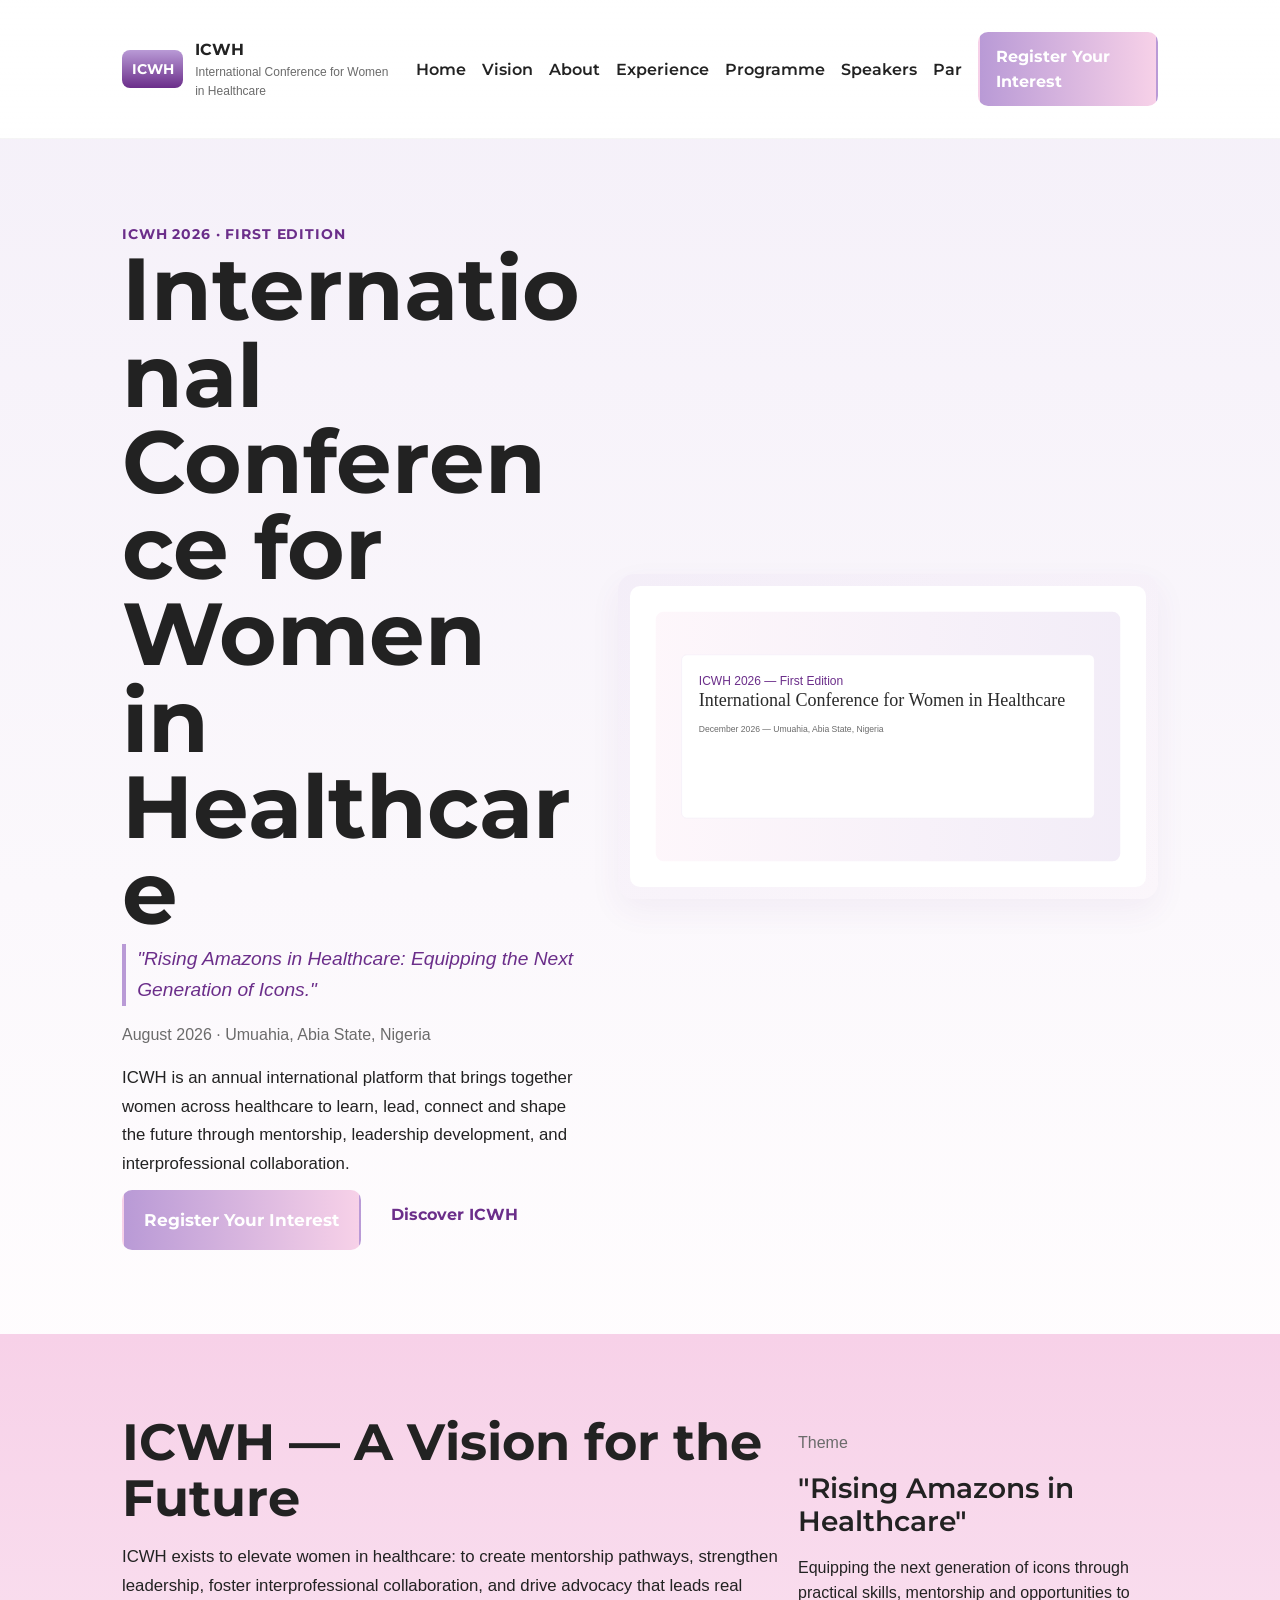
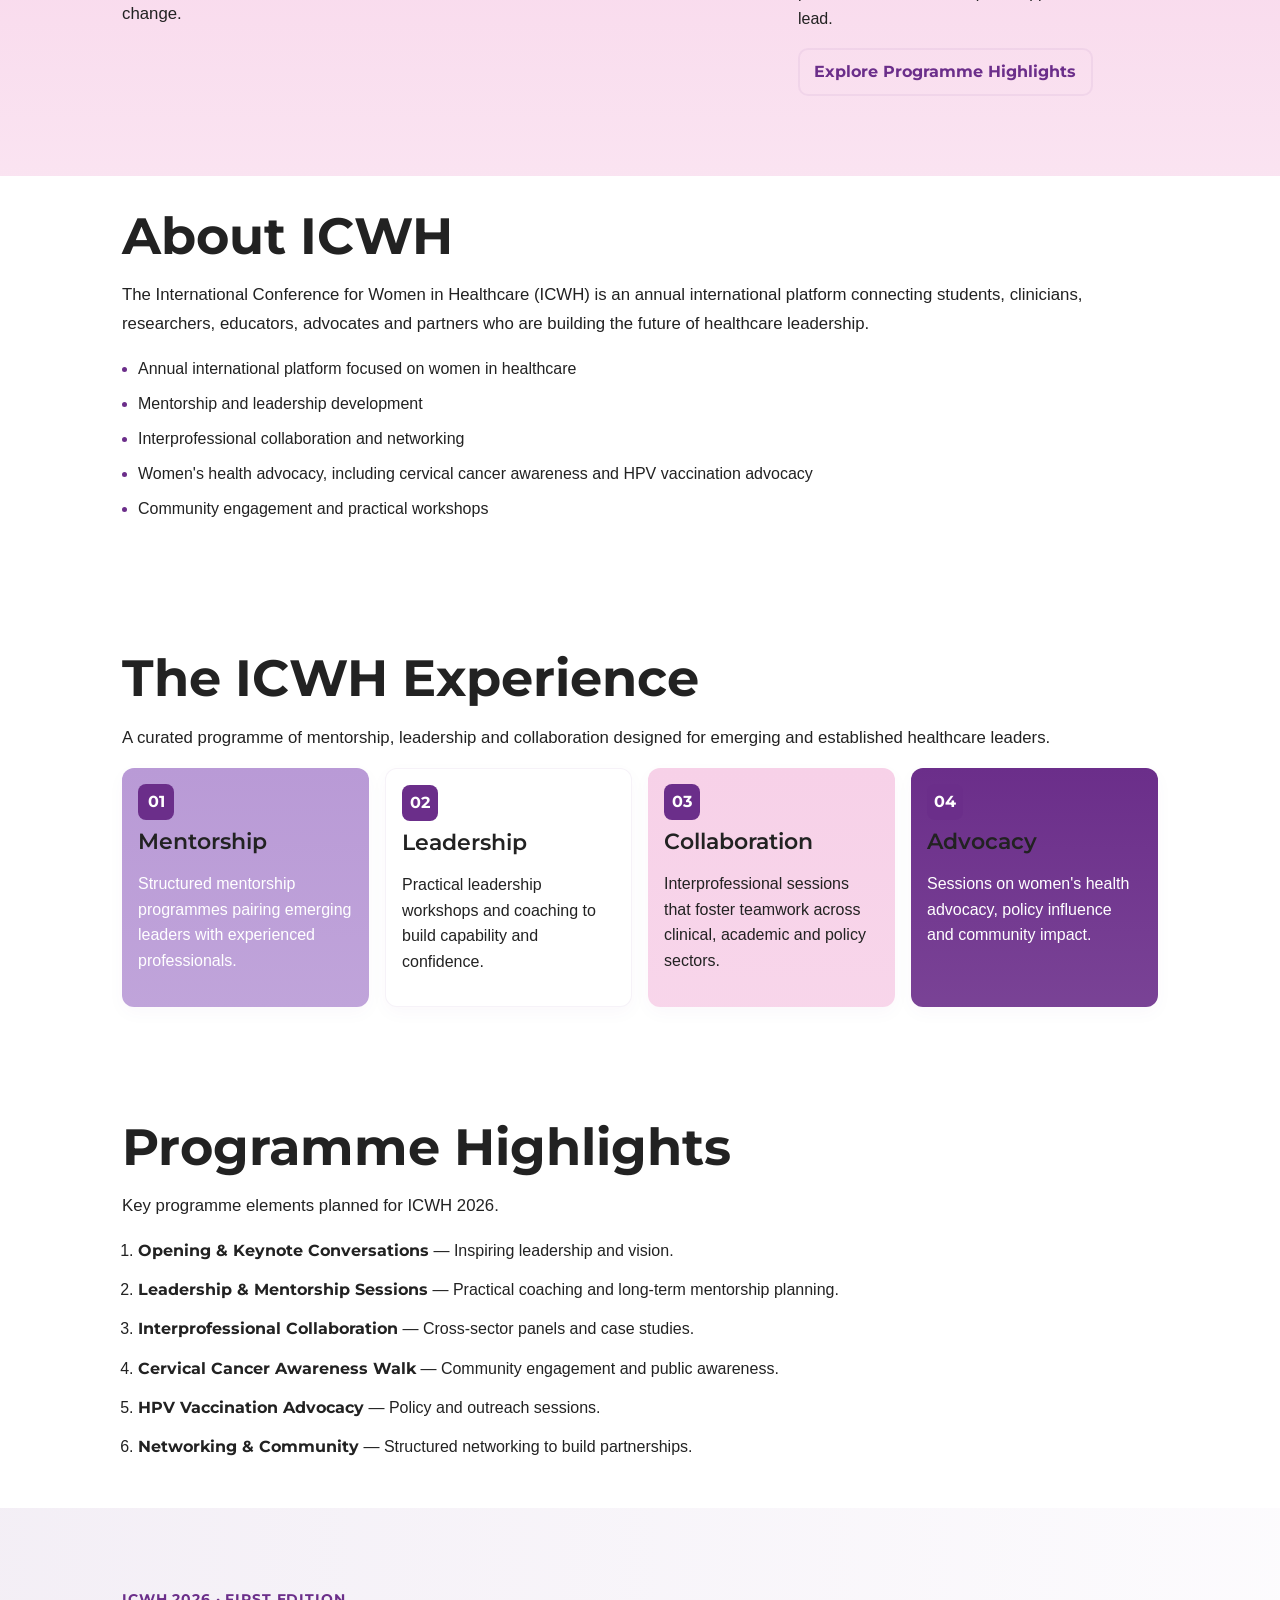
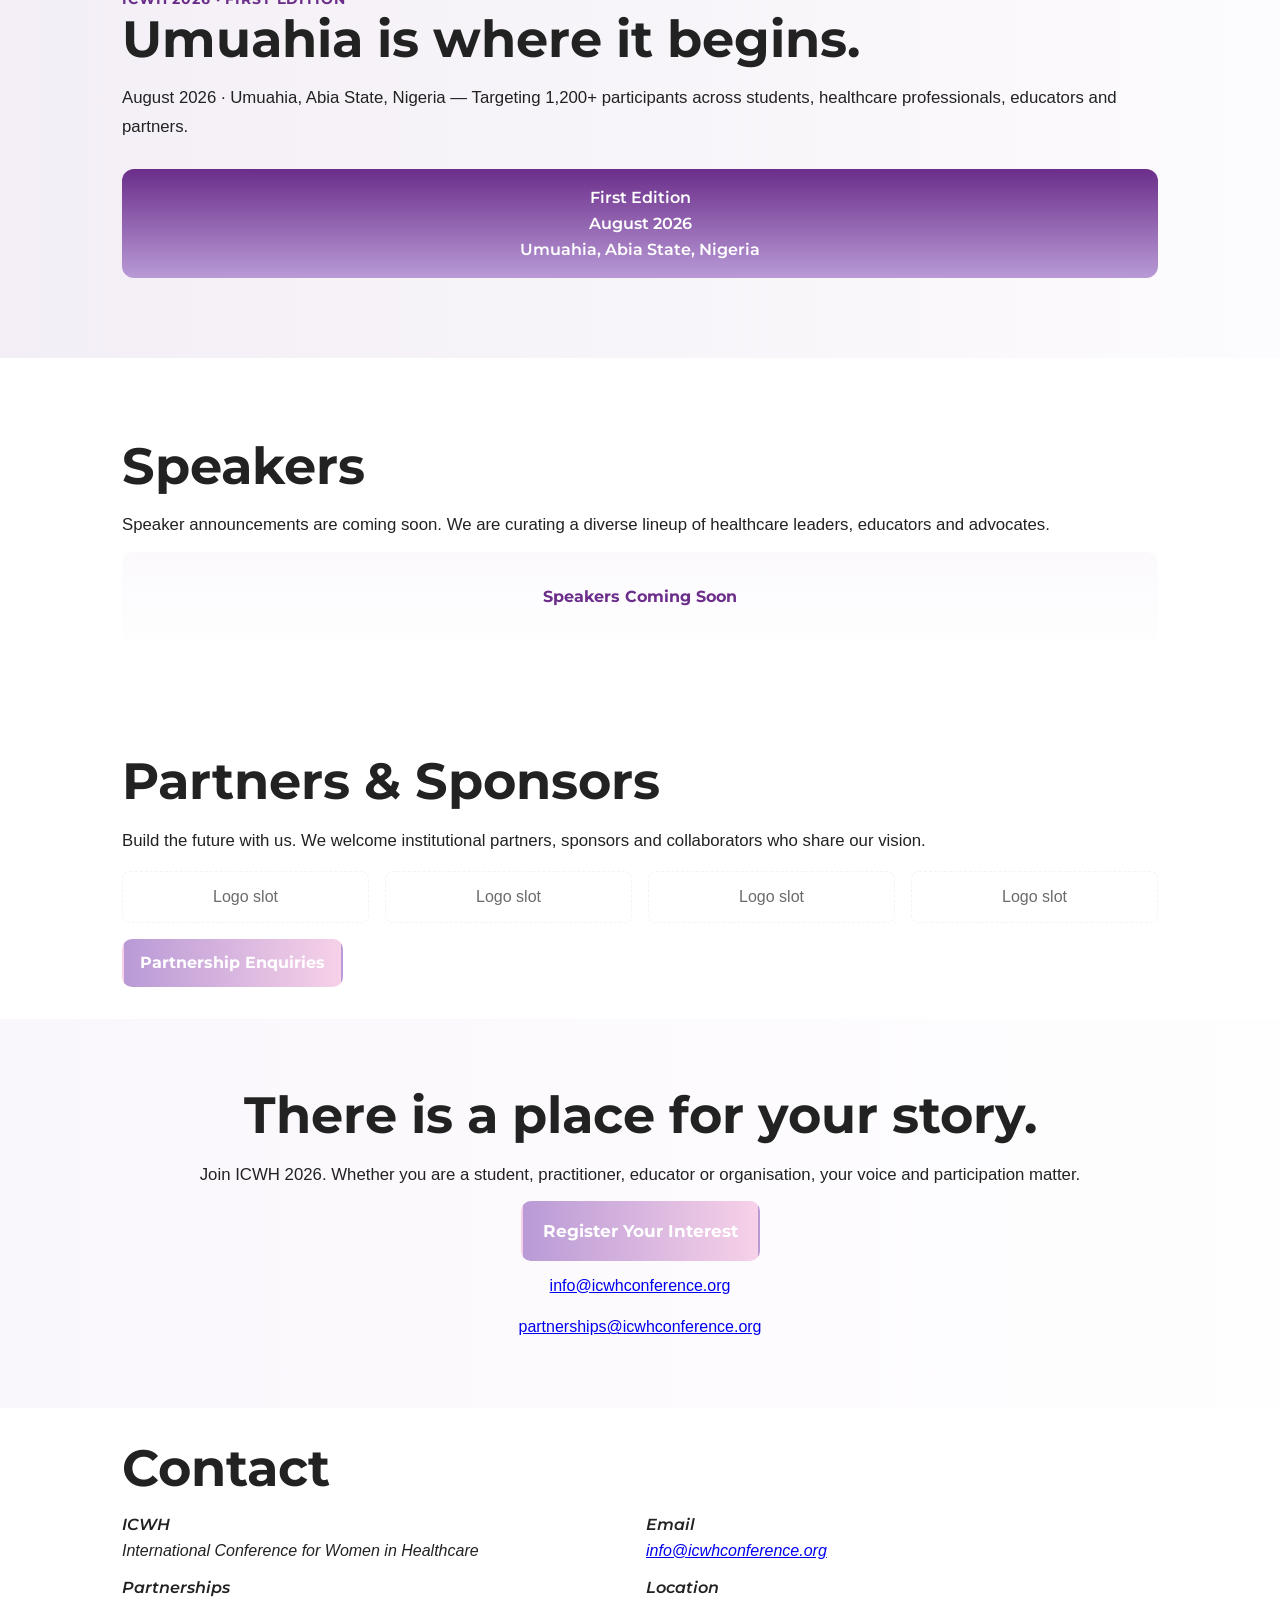
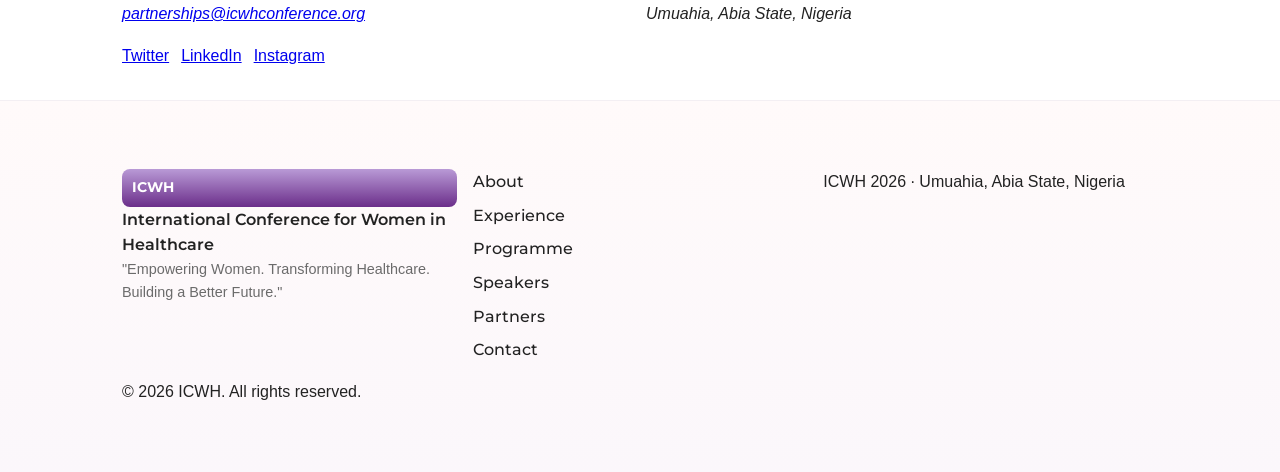
==== index.html @ 5bff5e3b "Change conference date in meta description Updated conference date in the meta description." ====
<!doctype html>
<html lang="en">
<head>
  <meta charset="utf-8" />
  <title>ICWH — International Conference for Women in Healthcare</title>
  <meta name="description" content="International Conference for Women in Healthcare — ICWH 2026: Rising Amazons in Healthcare. 3 - 5 December  2026 · Umuahia, Abia State, Nigeria. Registration and programme details." />
  <meta name="viewport" content="width=device-width,initial-scale=1" />
  <meta name="theme-color" content="#B99AD6" />

  <!-- Open Graph -->
  <meta property="og:title" content="ICWH — International Conference for Women in Healthcare" />
  <meta property="og:description" content="ICWH — Rising Amazons in Healthcare: Equipping the Next Generation of Icons. ICWH 2026 — First Edition, August 2026, Umuahia, Nigeria." />
  <meta property="og:url" content="https://icwhconference.org/" />
  <meta property="og:type" content="website" />
  <meta property="og:image" content="/assets/images/og-placeholder.svg" />

  <link rel="icon" href="/assets/icons/favicon.svg" />
  <link href="https://fonts.googleapis.com/css2?family=Montserrat:wght@400;500;600;700;800&display=swap" rel="stylesheet">
  <link rel="stylesheet" href="/style.css">
</head>
<body>
  <header class="site-header">
    <nav class="nav container" aria-label="Main navigation">
      <a class="brand" href="/" aria-label="ICWH home">
        <div class="logo-mark" aria-hidden="true">ICWH</div>
        <div class="brand-text">
          <span class="brand-title">ICWH</span>
          <span class="brand-sub">International Conference for Women in Healthcare</span>
        </div>
      </a>

      <button class="nav-toggle" aria-controls="primary-navigation" aria-expanded="false" aria-label="Open menu">
        <span class="hamburger" aria-hidden="true"></span>
      </button>

      <ul id="primary-navigation" class="nav-links" role="menubar">
        <li><a href="/#home" role="menuitem">Home</a></li>
        <li><a href="/#vision" role="menuitem">Vision</a></li>
        <li><a href="/#about" role="menuitem">About</a></li>
        <li><a href="/#experience" role="menuitem">Experience</a></li>
        <li><a href="/#programme" role="menuitem">Programme</a></li>
        <li><a href="/#speakers" role="menuitem">Speakers</a></li>
        <li><a href="/#partners" role="menuitem">Partners</a></li>
        <li><a href="/#contact" role="menuitem">Contact</a></li>
      </ul>

      <div class="nav-actions">
        <a class="btn primary" href="mailto:info@icwhconference.org">Register Your Interest</a>
      </div>
    </nav>
  </header>

  <main>
    <!-- HERO -->
    <section id="home" class="hero" aria-labelledby="hero-heading">
      <div class="container hero-grid">
        <div class="hero-text">
          <p class="eyebrow">ICWH 2026 · FIRST EDITION</p>
          <h1 id="hero-heading">International Conference for Women in Healthcare</h1>

          <p class="theme-quote">"Rising Amazons in Healthcare: Equipping the Next Generation of Icons."</p>

          <div class="hero-meta" aria-hidden="false">
            <span class="date">August 2026</span>
            <span class="sep">·</span>
            <span class="location">Umuahia, Abia State, Nigeria</span>
          </div>

          <p class="lead">ICWH is an annual international platform that brings together women across healthcare to learn, lead, connect and shape the future through mentorship, leadership development, and interprofessional collaboration.</p>

          <div class="hero-ctas">
            <a class="btn primary large" href="mailto:info@icwhconference.org">Register Your Interest</a>
            <a class="btn secondary" href="#about">Discover ICWH</a>
          </div>
        </div>

        <div class="hero-visual" aria-hidden="true">
          <div class="visual-card">
            <svg class="hero-deco" width="640" height="420" viewBox="0 0 640 420" fill="none" xmlns="http://www.w3.org/2000/svg" aria-hidden="true">
              <defs>
                <linearGradient id="g1" x1="0" x2="1">
                  <stop offset="0" stop-color="#F7D1E8"/>
                  <stop offset="1" stop-color="#B99AD6"/>
                </linearGradient>
              </defs>
              <rect x="0" y="0" width="640" height="420" rx="18" fill="url(#g1)" />
            </svg>
            <img src="/assets/images/hero-placeholder.svg" alt="Decorative conference visual" />
          </div>
        </div>
      </div>
    </section>

    <!-- VISION -->
    <section id="vision" class="section vision">
      <div class="container">
        <div class="vision-grid">
          <div class="vision-body">
            <h2 class="section-title">ICWH — A Vision for the Future</h2>
            <p class="lead">ICWH exists to elevate women in healthcare: to create mentorship pathways, strengthen leadership, foster interprofessional collaboration, and drive advocacy that leads real change.</p>
          </div>

          <div class="vision-cta">
            <p class="muted">Theme</p>
            <h3>"Rising Amazons in Healthcare"</h3>
            <p>Equipping the next generation of icons through practical skills, mentorship and opportunities to lead.</p>
            <a class="btn ghost" href="#programme">Explore Programme Highlights</a>
          </div>
        </div>
      </div>
    </section>

    <!-- ABOUT -->
    <section id="about" class="section container">
      <h2 class="section-title">About ICWH</h2>
      <p class="lead">The International Conference for Women in Healthcare (ICWH) is an annual international platform connecting students, clinicians, researchers, educators, advocates and partners who are building the future of healthcare leadership.</p>

      <ul class="about-list">
        <li>Annual international platform focused on women in healthcare</li>
        <li>Mentorship and leadership development</li>
        <li>Interprofessional collaboration and networking</li>
        <li>Women's health advocacy, including cervical cancer awareness and HPV vaccination advocacy</li>
        <li>Community engagement and practical workshops</li>
      </ul>
    </section>

    <!-- EXPERIENCE CARDS -->
    <section id="experience" class="section pale">
      <div class="container">
        <h2 class="section-title">The ICWH Experience</h2>
        <p class="lead">A curated programme of mentorship, leadership and collaboration designed for emerging and established healthcare leaders.</p>

        <div class="experience-cards">
          <article class="feature card lilac">
            <div class="card-index">01</div>
            <h3>Mentorship</h3>
            <p>Structured mentorship programmes pairing emerging leaders with experienced professionals.</p>
          </article>

          <article class="feature card white">
            <div class="card-index">02</div>
            <h3>Leadership</h3>
            <p>Practical leadership workshops and coaching to build capability and confidence.</p>
          </article>

          <article class="feature card pink">
            <div class="card-index">03</div>
            <h3>Collaboration</h3>
            <p>Interprofessional sessions that foster teamwork across clinical, academic and policy sectors.</p>
          </article>

          <article class="feature card purple">
            <div class="card-index">04</div>
            <h3>Advocacy</h3>
            <p>Sessions on women's health advocacy, policy influence and community impact.</p>
          </article>
        </div>
      </div>
    </section>

    <!-- PROGRAMME HIGHLIGHTS -->
    <section id="programme" class="section container">
      <h2 class="section-title">Programme Highlights</h2>
      <p class="lead">Key programme elements planned for ICWH 2026.</p>

      <ol class="programme-list">
        <li><strong>Opening & Keynote Conversations</strong> — Inspiring leadership and vision.</li>
        <li><strong>Leadership & Mentorship Sessions</strong> — Practical coaching and long-term mentorship planning.</li>
        <li><strong>Interprofessional Collaboration</strong> — Cross-sector panels and case studies.</li>
        <li><strong>Cervical Cancer Awareness Walk</strong> — Community engagement and public awareness.</li>
        <li><strong>HPV Vaccination Advocacy</strong> — Policy and outreach sessions.</li>
        <li><strong>Networking & Community</strong> — Structured networking to build partnerships.</li>
      </ol>
    </section>

    <!-- FEATURED EDITION -->
    <section id="edition" class="section edition">
      <div class="container edition-grid">
        <div class="edition-body">
          <p class="eyebrow">ICWH 2026 · FIRST EDITION</p>
          <h2>Umuahia is where it begins.</h2>
          <p class="lead">August 2026 · Umuahia, Abia State, Nigeria — Targeting 1,200+ participants across students, healthcare professionals, educators and partners.</p>
        </div>

        <div class="edition-visual" aria-hidden="true">
          <div class="edition-card">
            <div class="tag">First Edition</div>
            <div class="meta">August 2026</div>
            <div class="meta">Umuahia, Abia State, Nigeria</div>
          </div>
        </div>
      </div>
    </section>

    <!-- SPEAKERS -->
    <section id="speakers" class="section pale">
      <div class="container">
        <h2 class="section-title">Speakers</h2>
        <p class="lead">Speaker announcements are coming soon. We are curating a diverse lineup of healthcare leaders, educators and advocates.</p>

        <div class="speakers-coming">
          <div class="speaker-placeholder">Speakers Coming Soon</div>
        </div>
      </div>
    </section>

    <!-- PARTNERS -->
    <section id="partners" class="section container">
      <h2 class="section-title">Partners & Sponsors</h2>
      <p class="lead">Build the future with us. We welcome institutional partners, sponsors and collaborators who share our vision.</p>

      <div class="partners-grid" aria-hidden="false">
        <div class="logo-slot">Logo slot</div>
        <div class="logo-slot">Logo slot</div>
        <div class="logo-slot">Logo slot</div>
        <div class="logo-slot">Logo slot</div>
      </div>

      <div class="partner-cta">
        <a class="btn primary" href="mailto:partnerships@icwhconference.org">Partnership Enquiries</a>
      </div>
    </section>

    <!-- REGISTRATION CTA -->
    <section id="register" class="section registration">
      <div class="container registration-inner">
        <h2 class="section-title">There is a place for your story.</h2>
        <p class="lead">Join ICWH 2026. Whether you are a student, practitioner, educator or organisation, your voice and participation matter.</p>
        <a class="btn primary large" href="mailto:info@icwhconference.org?subject=ICWH%202026%20Registration%20Interest">Register Your Interest</a>

        <div class="contacts">
          <a href="mailto:info@icwhconference.org">info@icwhconference.org</a>
          <a href="mailto:partnerships@icwhconference.org">partnerships@icwhconference.org</a>
        </div>
      </div>
    </section>

    <!-- CONTACT -->
    <section id="contact" class="section container">
      <h2 class="section-title">Contact</h2>
      <address class="contact-grid">
        <div>
          <strong>ICWH</strong>
          <div>International Conference for Women in Healthcare</div>
        </div>

        <div>
          <strong>Email</strong>
          <div><a href="mailto:info@icwhconference.org">info@icwhconference.org</a></div>
        </div>

        <div>
          <strong>Partnerships</strong>
          <div><a href="mailto:partnerships@icwhconference.org">partnerships@icwhconference.org</a></div>
        </div>

        <div>
          <strong>Location</strong>
          <div>Umuahia, Abia State, Nigeria</div>
        </div>
      </address>

      <div class="socials">
        <a href="#" aria-label="ICWH Twitter placeholder">Twitter</a>
        <a href="#" aria-label="ICWH LinkedIn placeholder">LinkedIn</a>
        <a href="#" aria-label="ICWH Instagram placeholder">Instagram</a>
      </div>
    </section>
  </main>

  <footer class="site-footer">
    <div class="container footer-grid">
      <div class="footer-brand">
        <div class="logo-mark" aria-hidden="true">ICWH</div>
        <div>
          <strong>International Conference for Women in Healthcare</strong>
          <div class="tagline">"Empowering Women. Transforming Healthcare. Building a Better Future."</div>
        </div>
      </div>

      <nav class="footer-nav" aria-label="Footer">
        <a href="/#about">About</a>
        <a href="/#experience">Experience</a>
        <a href="/#programme">Programme</a>
        <a href="/#speakers">Speakers</a>
        <a href="/#partners">Partners</a>
        <a href="/#contact">Contact</a>
      </nav>

      <div class="edition-note">ICWH 2026 · Umuahia, Abia State, Nigeria</div>
      <div class="copyright">© 2026 ICWH. All rights reserved.</div>
    </div>
  </footer>

  <script src="/script.js"></script>
</body>
</html>
---- style.css ----
/* ICWH Typography System — Montserrat (primary) + Arial (secondary) */

/* Mobile-first safety baseline and brand variables */
html{
  width:100%;
  max-width:100%;
  overflow-x:hidden;
}
body{
  width:100%;
  max-width:100%;
  margin:0;
  overflow-x:hidden;
  -webkit-font-smoothing:antialiased;
}
*, *::before, *::after{
  box-sizing:border-box;
  max-width:100%;
}
img, svg, video, iframe{max-width:100%;height:auto;display:block}

:root{
  /* Typography */
  --font-primary: "Montserrat", Arial, sans-serif;
  --font-secondary: Arial, sans-serif;
  
  /* Colors */
  --color-lilac:#B99AD6;   /* Primary */
  --color-pink:#F7D1E8;    /* Supporting */
  --color-purple:#6B2E8A;  /* Accent */
  --white:#FFFFFF;
  --ink:#222;
  --muted:#6b6b6b;

  --radius:12px;
  --container:1100px;
}

html{scroll-behavior:smooth}
body{
  font-family: var(--font-secondary);
  color:var(--ink);
  background:var(--white);
  line-height:1.6;
}

/* Headings, navigation, buttons, stats use primary font */
h1,
h2,
h3,
h4,
h5,
h6,
nav,
button,
.btn,
.stat-number,
.eyebrow,
.label,
.card-index {
  font-family: var(--font-primary);
}

/* Container - never wider than viewport */
.container{width:100%;max-width:var(--container);margin-inline:auto;padding-inline:1rem}
.section{padding:3rem 0}

/* Accessibility: focus styles */
:focus{outline:2px solid var(--color-purple);outline-offset:3px}

/* Header */
.site-header{position:sticky;top:0;z-index:40;background:linear-gradient(180deg, rgba(255,255,255,0.95), rgba(255,255,255,0.85));backdrop-filter:blur(6px);border-bottom:1px solid rgba(0,0,0,0.04)}
.nav{display:flex;align-items:center;gap:1rem;justify-content:space-between;padding:0.6rem 0}
.brand{display:flex;align-items:center;gap:0.75rem;text-decoration:none;color:inherit}
.logo-mark{
  background:linear-gradient(180deg,var(--color-lilac),var(--color-purple));
  color:var(--white);
  padding:0.45rem 0.6rem;
  border-radius:8px;
  font-weight:700;
  font-family: var(--font-primary);
  font-size:0.9rem;
}
.brand-title{
  display:block;
  font-weight:700;
  font-family: var(--font-primary);
}
.brand-sub{
  display:block;
  font-size:0.75rem;
  color:var(--muted);
  font-family: var(--font-secondary);
}

/* Mobile menu - ensure full-width and no overflow */
.nav-links{
  position:fixed;
  left:0;
  right:0;
  top:64px;
  bottom:0;
  background:linear-gradient(180deg,var(--white),rgba(247,209,232,0.98));
  transform:translateY(-110%);
  transition:transform .28s ease;
  list-style:none;
  padding:1.25rem;
  margin:0;
  display:flex;
  flex-direction:column;
  gap:0.75rem;
  overflow-y:auto;
}
.nav-links a{
  color:var(--ink);
  text-decoration:none;
  padding:0.6rem 0;
  font-weight:600;
  font-family: var(--font-primary);
}
.nav-actions{display:none}

.nav-toggle{background:none;border:0;padding:0.5rem;display:flex;align-items:center;cursor:pointer}
.hamburger{width:22px;height:3px;background:var(--ink);display:block;position:relative;border-radius:2px}
.hamburger::after,.hamburger::before{content:"";position:absolute;left:0;width:22px;height:3px;background:var(--ink);transition:transform .25s ease}
.hamburger::before{top:-7px}
.hamburger::after{top:7px}

/* HERO */
.hero{
  padding:3.25rem 0;
  background:linear-gradient(180deg, rgba(185,154,214,0.14), rgba(247,209,232,0.06));
  overflow:hidden;
}
.hero-grid{
  display:grid;
  grid-template-columns:1fr;
  gap:1.5rem;
  align-items:center;
}
.eyebrow{
  font-weight:700;
  color:var(--color-purple);
  letter-spacing:0.06em;
  margin:0;
  font-family: var(--font-primary);
  font-size:clamp(0.75rem, 2vw, 0.9rem);
}
h1{
  font-family: var(--font-primary);
  font-size:clamp(2.2rem, 11vw, 5.5rem);
  line-height:0.98;
  margin:0 0 0.5rem;
  color:var(--ink);
  font-weight:700;
  overflow-wrap:anywhere;
}
h2{
  font-family: var(--font-primary);
  font-size:clamp(1.8rem, 6vw, 3.2rem);
  line-height:1.1;
  margin:0 0 1rem;
  color:var(--ink);
  font-weight:700;
}
h3{
  font-family: var(--font-primary);
  font-size:clamp(1.3rem, 4vw, 1.75rem);
  line-height:1.2;
  margin:0 0 0.75rem;
  color:var(--ink);
  font-weight:600;
}
.theme-quote{
  font-style:italic;
  color:var(--color-purple);
  margin:0.5rem 0 1rem;
  border-left:4px solid var(--color-lilac);
  padding-left:0.7rem;
  font-family: var(--font-secondary);
  font-size:clamp(1rem, 2.2vw, 1.2rem);
  line-height:1.6;
}
.hero-meta{
  color:var(--muted);
  margin-bottom:1rem;
  font-family: var(--font-secondary);
}
.lead{
  font-size:clamp(1rem, 1.6vw, 1.05rem);
  color:var(--ink);
  margin-bottom:0.75rem;
  font-family: var(--font-secondary);
  line-height:1.7;
}
.hero-ctas{display:flex;gap:0.75rem;flex-wrap:wrap}

.btn{
  display:inline-block;
  text-decoration:none;
  padding:0.6rem 1rem;
  border-radius:10px;
  font-weight:700;
  font-family: var(--font-primary);
  font-size:clamp(0.9rem, 1.5vw, 1rem);
}
.btn.primary{background:linear-gradient(90deg,var(--color-lilac),var(--color-pink));color:var(--white);border:2px solid rgba(0,0,0,0)}
.btn.primary.large{padding:0.9rem 1.25rem;font-size:clamp(0.95rem, 1.8vw, 1.05rem)}
.btn.secondary{background:transparent;color:var(--color-purple);border:2px solid transparent}
.btn.ghost{background:transparent;color:var(--color-purple);border:2px solid rgba(107,46,138,0.06);padding:0.6rem 0.9rem;border-radius:10px}

/* hero visual - make responsive */
.visual-card{
  max-width:100%;
  width:100%;
  border-radius:16px;
  padding:0.75rem;
  box-shadow:0 12px 32px rgba(107,46,138,0.06);
  display:flex;
  align-items:center;
  justify-content:center;
  background:linear-gradient(135deg, rgba(185,154,214,0.08), rgba(247,209,232,0.05));
}
.hero-visual img{width:100%;height:auto;border-radius:10px;object-fit:cover}
.hero-deco{width:100%;height:auto;max-width:100%;display:block}

/* VISION */
.vision{background:linear-gradient(180deg, var(--color-pink), rgba(247,209,232,0.6));color:var(--ink)}
.vision-grid{display:grid;grid-template-columns:1fr;gap:1rem}
.vision-cta .ghost{background:transparent}

/* ABOUT */
.about-list{
  margin-top:1rem;
  display:grid;
  gap:0.5rem;
  padding-left:1rem;
  font-family: var(--font-secondary);
  line-height:1.7;
}
.about-list li::marker{color:var(--color-purple)}

/* EXPERIENCE CARDS */
.experience-cards{display:grid;grid-template-columns:1fr;gap:1rem;margin-top:1rem}
.card{
  border-radius:12px;
  padding:1rem;
  color:var(--ink);
  box-shadow:0 6px 18px rgba(107,46,138,0.03);
}
.card h3 {
  font-family: var(--font-primary);
  font-weight:600;
  font-size:clamp(1.1rem, 3vw, 1.4rem);
}
.card p {
  font-family: var(--font-secondary);
  line-height:1.6;
}
.card .card-index{
  font-weight:700;
  color:var(--white);
  background:var(--color-purple);
  display:inline-flex;
  align-items:center;
  justify-content:center;
  width:36px;
  height:36px;
  border-radius:8px;
  margin-bottom:0.5rem;
  font-family: var(--font-primary);
}
.card.lilac{background:linear-gradient(180deg,var(--color-lilac),rgba(185,154,214,0.9));color:var(--white)}
.card.pink{background:linear-gradient(180deg,var(--color-pink),rgba(247,209,232,0.9));color:var(--ink)}
.card.purple{background:linear-gradient(180deg,var(--color-purple),rgba(107,46,138,0.9));color:var(--white)}
.card.white{background:var(--white);border:1px solid rgba(107,46,138,0.06)}

/* Programme */
.programme-list{
  margin-top:1rem;
  display:grid;
  gap:0.75rem;
  padding-left:1rem;
  font-family: var(--font-secondary);
  line-height:1.7;
}
.programme-list strong {
  font-family: var(--font-primary);
}

/* Edition */
.edition{background:linear-gradient(90deg, rgba(107,46,138,0.08), rgba(185,154,214,0.04));padding:3rem 0}
.edition-grid{display:grid;grid-template-columns:1fr;gap:1rem;align-items:center}
.edition-body h2 {
  font-family: var(--font-primary);
  font-weight:700;
}
.edition-card{
  background:linear-gradient(180deg,var(--color-purple),var(--color-lilac));
  color:var(--white);
  padding:1rem;
  border-radius:12px;
  text-align:center;
  font-family: var(--font-primary);
  font-weight:600;
}

/* Speakers */
.speakers-coming{
  display:flex;
  align-items:center;
  justify-content:center;
  padding:2rem;
  border-radius:12px;
  background:linear-gradient(180deg, rgba(185,154,214,0.06), rgba(247,209,232,0.02));
  width:100%;
}
.speaker-placeholder{
  font-weight:700;
  color:var(--color-purple);
  font-family: var(--font-primary);
}

/* Partners - mobile single column by default */
.partners-grid{display:grid;grid-template-columns:1fr;gap:1rem;margin-top:1rem}
.logo-slot{
  background:var(--white);
  border:1px dashed rgba(107,46,138,0.06);
  padding:0.75rem;
  border-radius:8px;
  text-align:center;
  color:var(--muted);
  font-family: var(--font-secondary);
}
.partner-cta{margin-top:1rem}

/* Registration */
.registration{background:linear-gradient(90deg, rgba(185,154,214,0.08), rgba(247,209,232,0.03));padding:2.25rem 0}
.registration-inner{text-align:center}
.registration .contacts{
  display:flex;
  gap:1rem;
  flex-direction:column;
  align-items:center;
  margin-top:0.75rem;
  font-family: var(--font-secondary);
}

/* Contact */
.contact-grid{
  display:grid;
  grid-template-columns:1fr;
  gap:0.75rem;
  padding:0;
  margin:0;
  font-family: var(--font-secondary);
}
.contact-grid strong {
  font-family: var(--font-primary);
  font-weight:600;
}
.socials{margin-top:1rem;display:flex;gap:0.75rem;flex-wrap:wrap}

/* Footer */
.site-footer{background:linear-gradient(180deg,#fffafa,#fbf7fb);padding:2.25rem 0;border-top:1px solid rgba(0,0,0,0.03)}
.footer-grid{display:grid;grid-template-columns:1fr;gap:1rem;align-items:center}
.footer-brand strong {
  font-family: var(--font-primary);
  font-weight:600;
}
.footer-brand .tagline {
  font-family: var(--font-secondary);
  color:var(--muted);
  font-size:0.9rem;
  line-height:1.6;
}
.footer-nav{
  display:flex;
  flex-direction:column;
  gap:0.5rem;
}
.footer-nav a {
  font-family: var(--font-primary);
  text-decoration:none;
  color:var(--ink);
  font-weight:500;
}

/* Utilities */
.muted{color:var(--muted); font-family: var(--font-secondary)}
.small{font-size:0.9rem; font-family: var(--font-secondary)}

/* Responsive - desktop breakpoints */
@media(min-width:720px){
  .nav-links{position:static;transform:none;display:flex;flex-direction:row;gap:1rem;padding:0;background:transparent}
  .nav-actions{display:block}
  .nav-toggle{display:none}
  .hero-grid{grid-template-columns:1fr 480px}
  .vision-grid{grid-template-columns:1fr 360px}
  .experience-cards{grid-template-columns:repeat(2,1fr)}
  .partners-grid{grid-template-columns:repeat(4,1fr)}
  .contact-grid{grid-template-columns:repeat(2,1fr)}
  .footer-grid{grid-template-columns:1fr 1fr 1fr;align-items:start}
}

@media(min-width:1120px){
  .container{padding:2rem}
  .hero-grid{grid-template-columns:1fr 540px}
  .experience-cards{grid-template-columns:repeat(4,1fr)}
}

/* Nav open */
.nav-open .nav-links{transform:translateY(0)}
.nav-open .hamburger{background:transparent}
.nav-open .hamburger::before{transform:translateY(7px) rotate(45deg)}
.nav-open .hamburger::after{transform:translateY(-7px) rotate(-45deg)}

/* Mobile safety overrides */
@media (max-width:719px){
  html,body{width:100%;max-width:100%;overflow-x:hidden}
  .container{width:100%;max-width:100%;padding-left:1rem;padding-right:1rem}
  .hero-grid,.vision-grid,.experience-cards,.edition-grid,.partners-grid,.contact-grid,.footer-grid{grid-template-columns:1fr}
  .hero-visual,.visual-card{width:100%;max-width:100%}
  .hero-deco,.hero-visual img{width:100%;max-width:100%;height:auto}
  .hero-ctas{flex-direction:column;align-items:stretch}
  .hero-ctas .btn{width:100%;text-align:center}
  .registration .contacts{flex-direction:column;align-items:stretch}
  .nav-links{width:100%;max-width:100%}
  h1{overflow-wrap:anywhere}
  h2{overflow-wrap:anywhere}
}
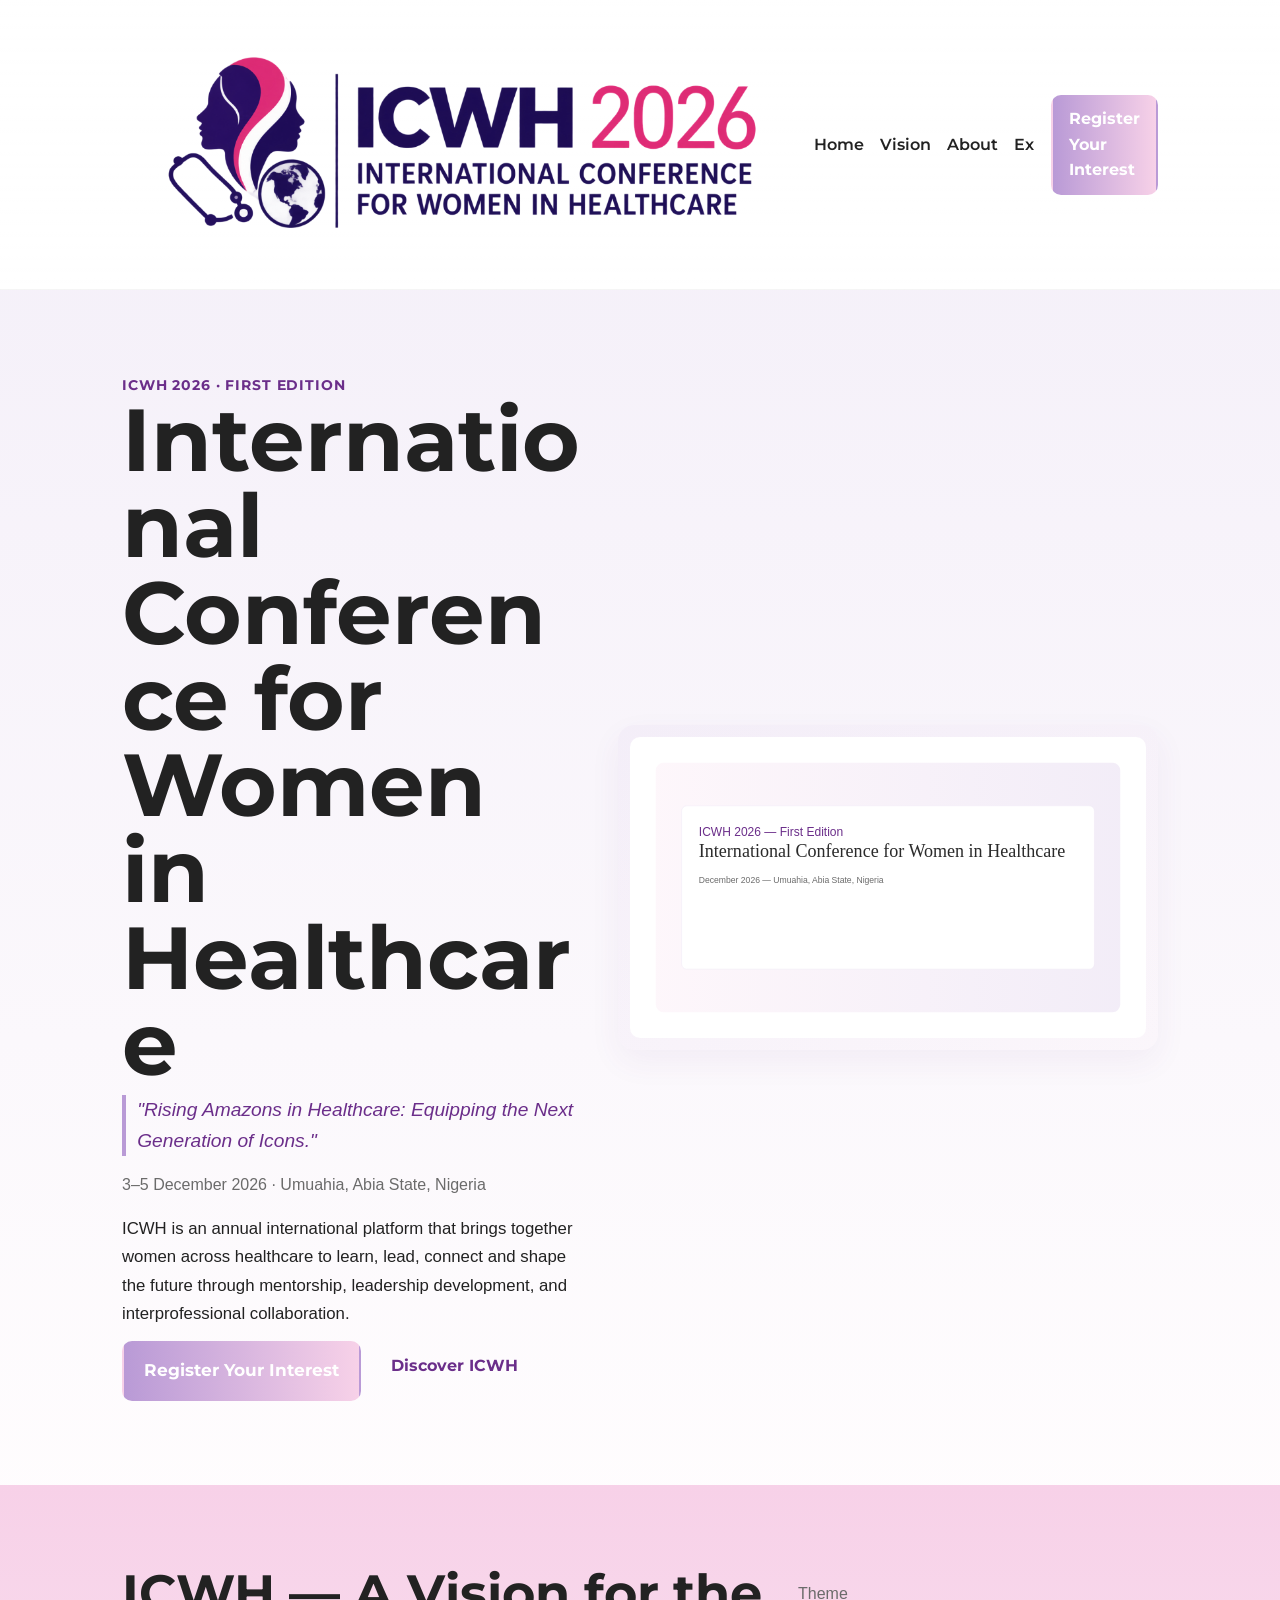
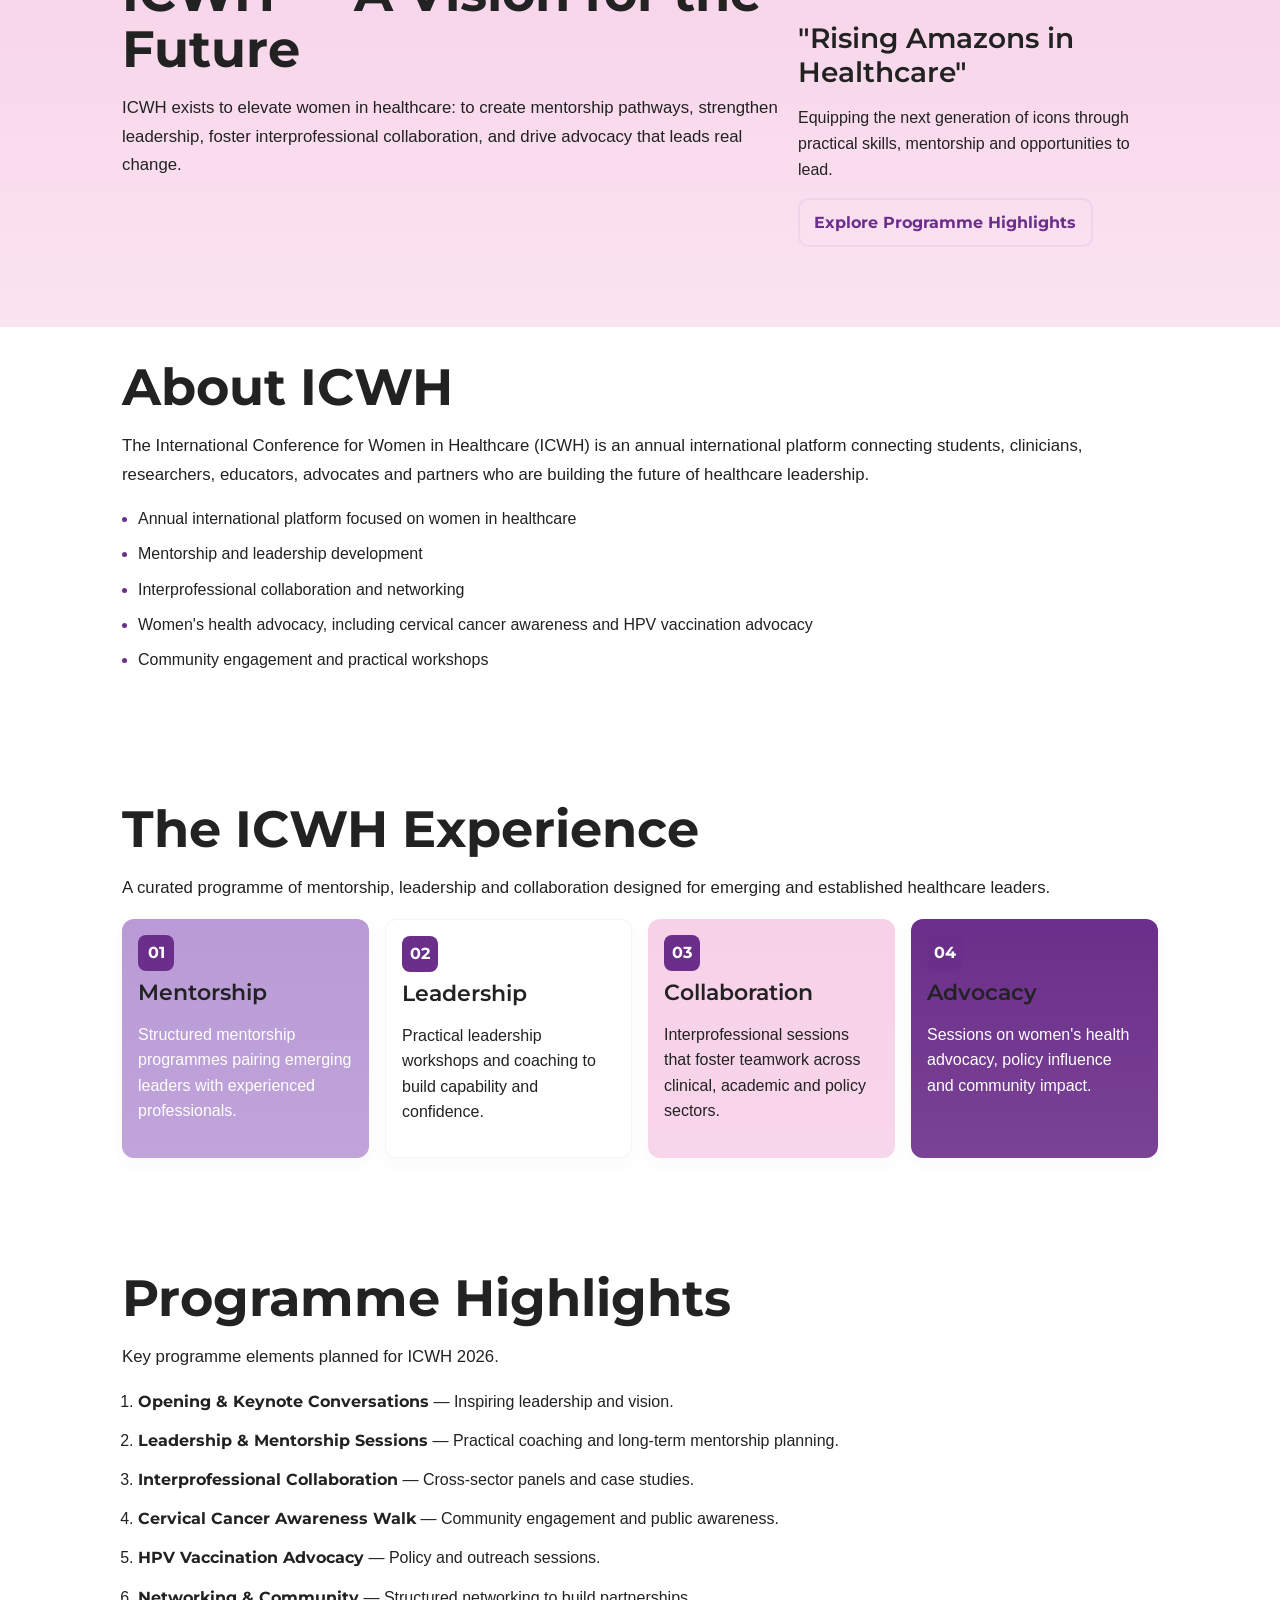
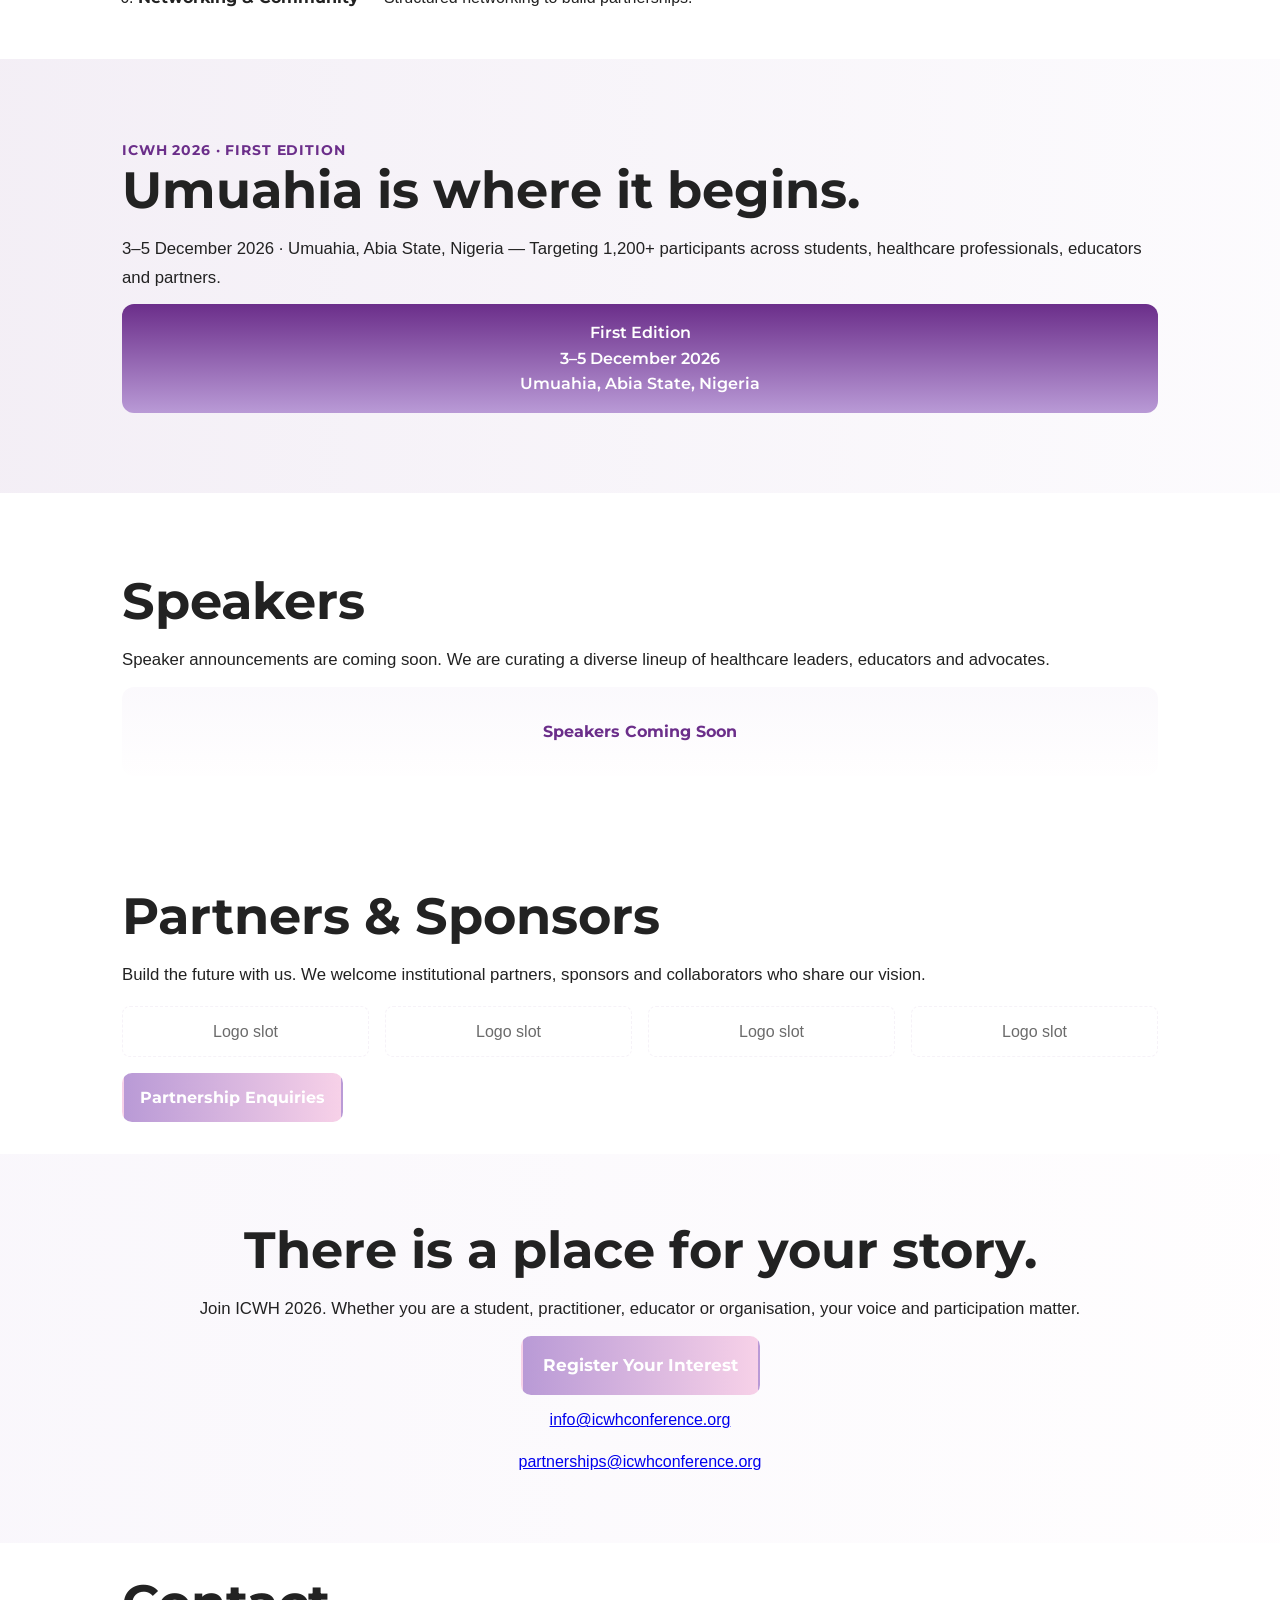
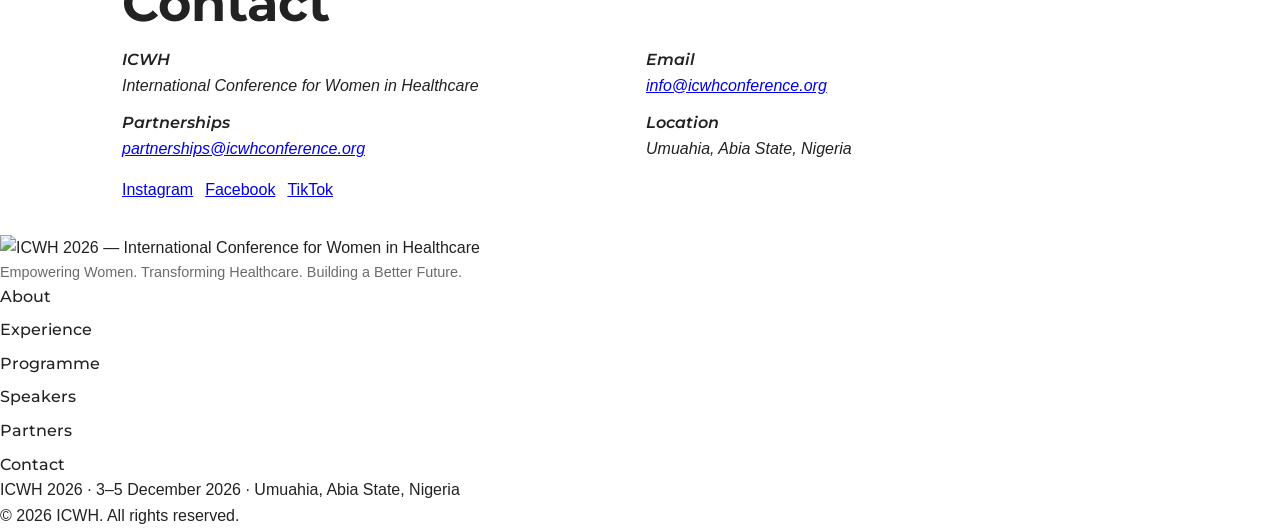
==== commit 62b53e45: "Update index.html" ====
--- a/index.html
+++ b/index.html
@@ -3,13 +3,13 @@
 <head>
   <meta charset="utf-8" />
   <title>ICWH — International Conference for Women in Healthcare</title>
-  <meta name="description" content="International Conference for Women in Healthcare — ICWH 2026: Rising Amazons in Healthcare. 3 - 5 December  2026 · Umuahia, Abia State, Nigeria. Registration and programme details." />
+ <meta name="description" content="International Conference for Women in Healthcare — ICWH 2026: Rising Amazons in Healthcare. 3–5 December 2026 · Umuahia, Abia State, Nigeria. Registration and programme details." />
   <meta name="viewport" content="width=device-width,initial-scale=1" />
   <meta name="theme-color" content="#B99AD6" />
 
   <!-- Open Graph -->
   <meta property="og:title" content="ICWH — International Conference for Women in Healthcare" />
-  <meta property="og:description" content="ICWH — Rising Amazons in Healthcare: Equipping the Next Generation of Icons. ICWH 2026 — First Edition, August 2026, Umuahia, Nigeria." />
+  <meta property="og:description" content="ICWH — Rising Amazons in Healthcare: Equipping the Next Generation of Icons. ICWH 2026 — First Edition, 3–5 December 2026, Umuahia, Nigeria." />
   <meta property="og:url" content="https://icwhconference.org/" />
   <meta property="og:type" content="website" />
   <meta property="og:image" content="/assets/images/og-placeholder.svg" />
@@ -22,12 +22,12 @@
   <header class="site-header">
     <nav class="nav container" aria-label="Main navigation">
       <a class="brand" href="/" aria-label="ICWH home">
-        <div class="logo-mark" aria-hidden="true">ICWH</div>
-        <div class="brand-text">
-          <span class="brand-title">ICWH</span>
-          <span class="brand-sub">International Conference for Women in Healthcare</span>
-        </div>
-      </a>
+  <img
+    class="icwh-logo"
+    src="/assets/images/ICWH Logo.png"
+    alt="ICWH 2026 — International Conference for Women in Healthcare"
+  />
+</a>
 
       <button class="nav-toggle" aria-controls="primary-navigation" aria-expanded="false" aria-label="Open menu">
         <span class="hamburger" aria-hidden="true"></span>
@@ -61,7 +61,7 @@
           <p class="theme-quote">"Rising Amazons in Healthcare: Equipping the Next Generation of Icons."</p>
 
           <div class="hero-meta" aria-hidden="false">
-            <span class="date">August 2026</span>
+            <span class="date">3–5 December 2026</span>
             <span class="sep">·</span>
             <span class="location">Umuahia, Abia State, Nigeria</span>
           </div>
@@ -179,13 +179,12 @@
         <div class="edition-body">
           <p class="eyebrow">ICWH 2026 · FIRST EDITION</p>
           <h2>Umuahia is where it begins.</h2>
-          <p class="lead">August 2026 · Umuahia, Abia State, Nigeria — Targeting 1,200+ participants across students, healthcare professionals, educators and partners.</p>
-        </div>
+          <p class="lead">3–5 December 2026 · Umuahia, Abia State, Nigeria — Targeting 1,200+ participants across students, healthcare professionals, educators and partners.</p>
 
         <div class="edition-visual" aria-hidden="true">
           <div class="edition-card">
             <div class="tag">First Edition</div>
-            <div class="meta">August 2026</div>
+           <div class="meta">3–5 December 2026</div>
             <div class="meta">Umuahia, Abia State, Nigeria</div>
           </div>
         </div>
@@ -261,22 +260,23 @@
       </address>
 
       <div class="socials">
-        <a href="#" aria-label="ICWH Twitter placeholder">Twitter</a>
-        <a href="#" aria-label="ICWH LinkedIn placeholder">LinkedIn</a>
-        <a href="#" aria-label="ICWH Instagram placeholder">Instagram</a>
-      </div>
+  <a href="https://www.instagram.com/icwhconference/" target="_blank" rel="noopener noreferrer" aria-label="ICWH on Instagram">Instagram</a>
+  <a href="https://www.facebook.com/share/18quudMGqV/" target="_blank" rel="noopener noreferrer" aria-label="ICWH on Facebook">Facebook</a>
+  <a href="https://www.tiktok.com/@iwch2026" target="_blank" rel="noopener noreferrer" aria-label="ICWH on TikTok">TikTok</a>
+</div>
     </section>
   </main>
 
-  <footer class="site-footer">
-    <div class="container footer-grid">
-      <div class="footer-brand">
-        <div class="logo-mark" aria-hidden="true">ICWH</div>
-        <div>
-          <strong>International Conference for Women in Healthcare</strong>
-          <div class="tagline">"Empowering Women. Transforming Healthcare. Building a Better Future."</div>
-        </div>
-      </div>
+ <div class="footer-brand">
+  <img
+    class="icwh-logo footer-logo"
+    src="/assets/images/ICWH logo.png"
+    alt="ICWH 2026 — International Conference for Women in Healthcare"
+  />
+  <div>
+    <div class="tagline">Empowering Women. Transforming Healthcare. Building a Better Future.</div>
+  </div>
+</div>
 
       <nav class="footer-nav" aria-label="Footer">
         <a href="/#about">About</a>
@@ -287,7 +287,7 @@
         <a href="/#contact">Contact</a>
       </nav>
 
-      <div class="edition-note">ICWH 2026 · Umuahia, Abia State, Nigeria</div>
+     <div class="edition-note">ICWH 2026 · 3–5 December 2026 · Umuahia, Abia State, Nigeria</div>
       <div class="copyright">© 2026 ICWH. All rights reserved.</div>
     </div>
   </footer>
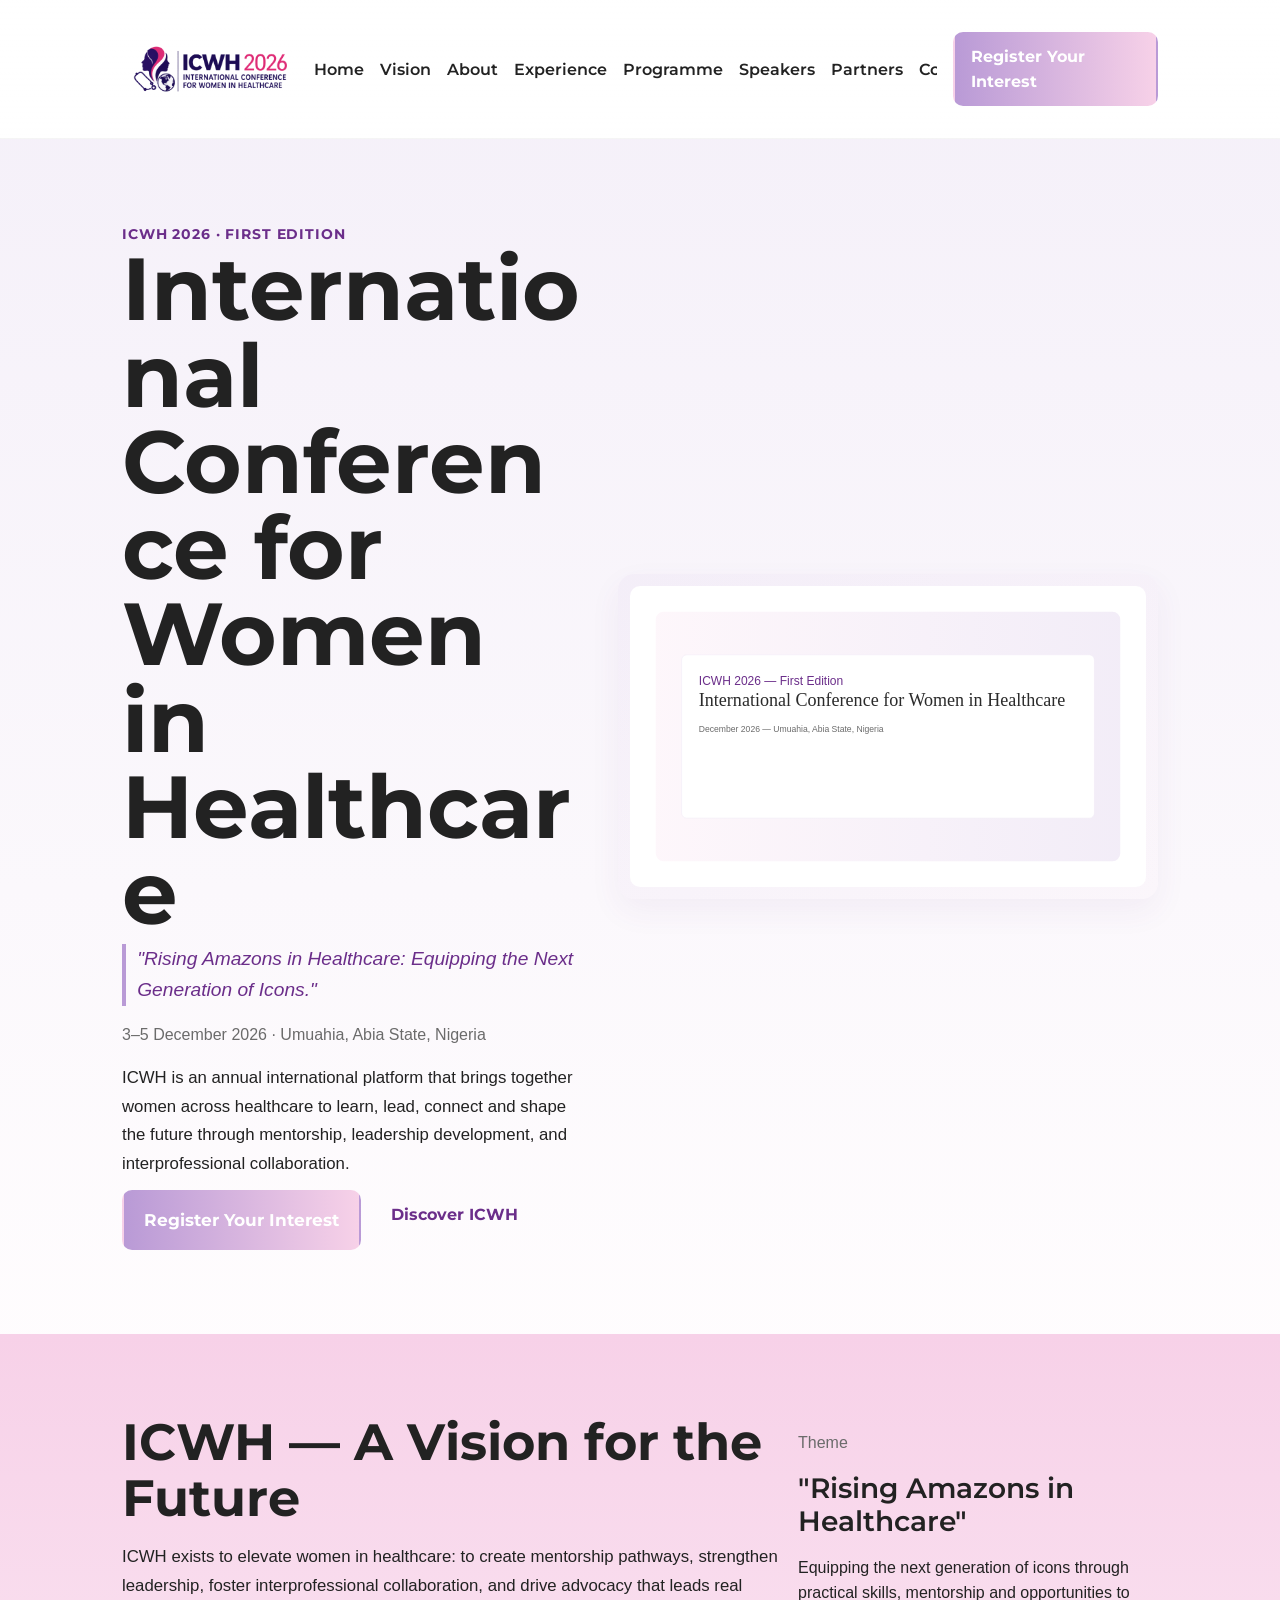
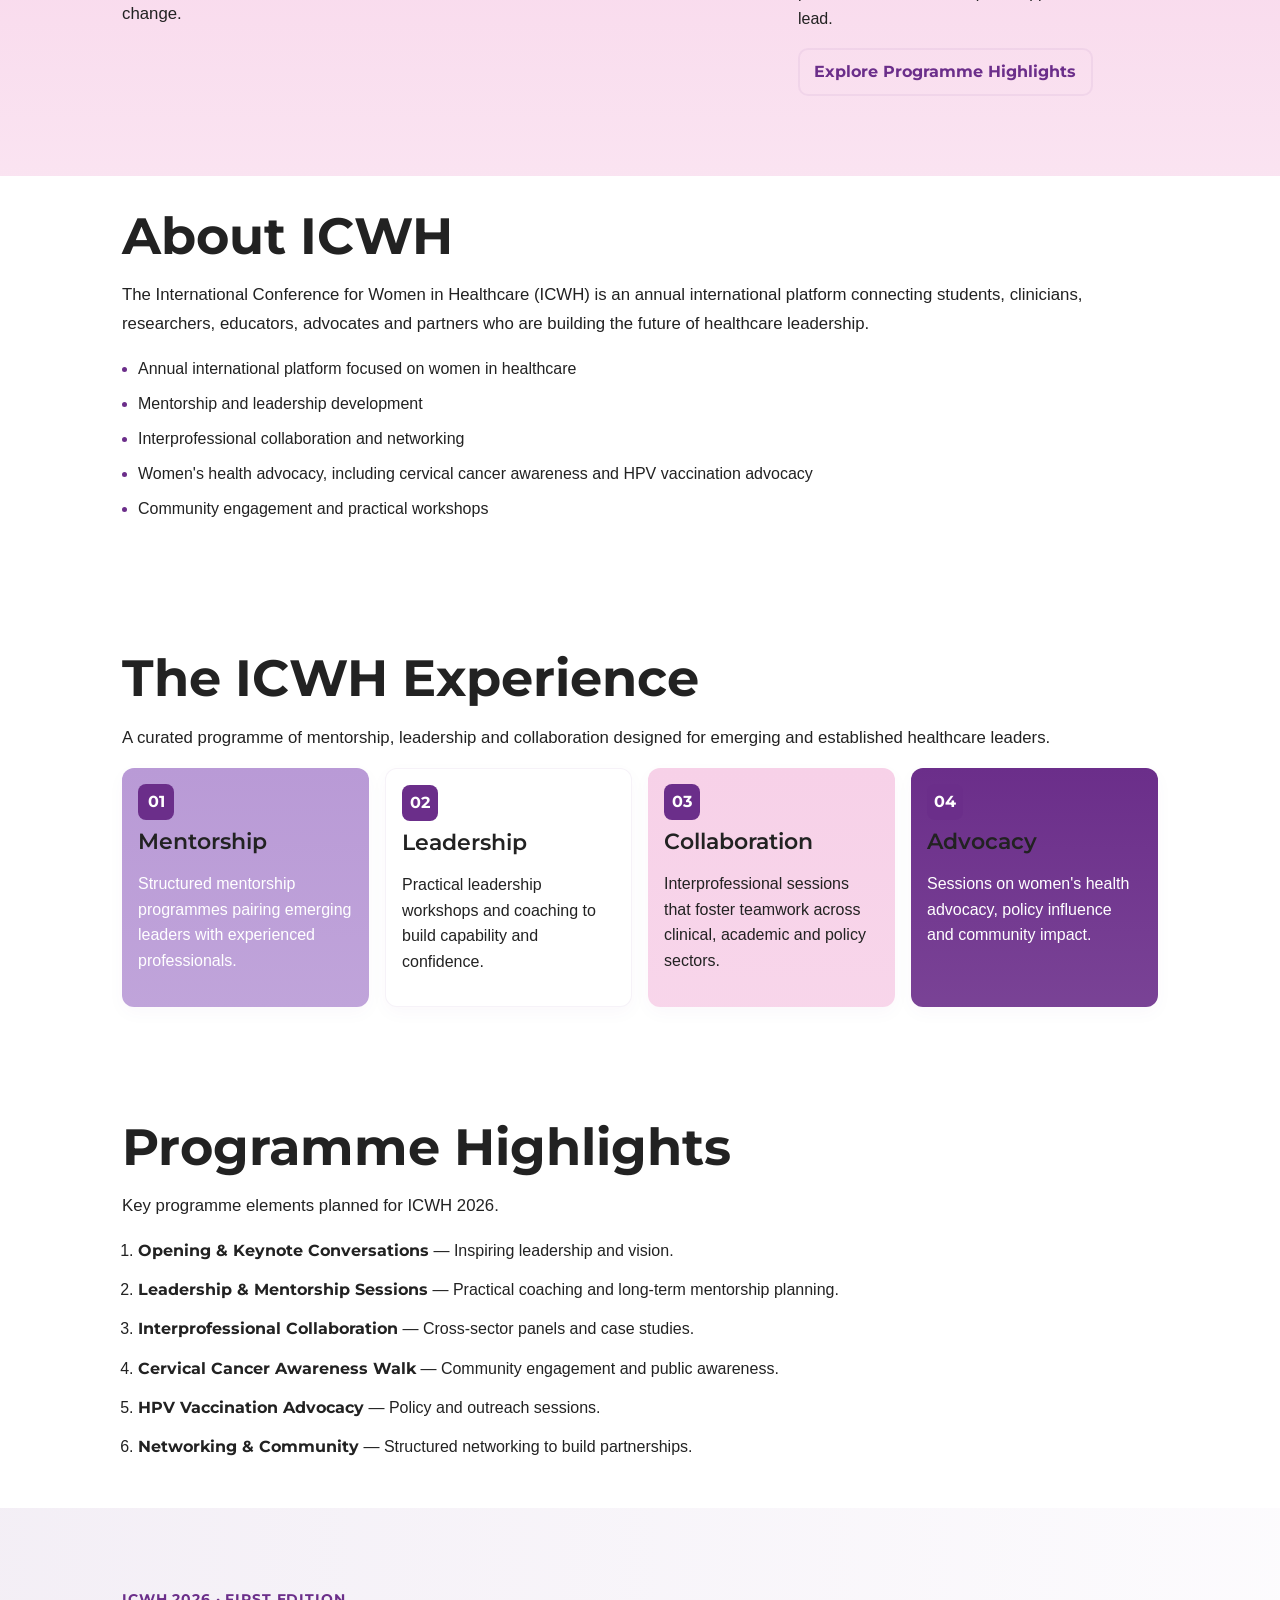
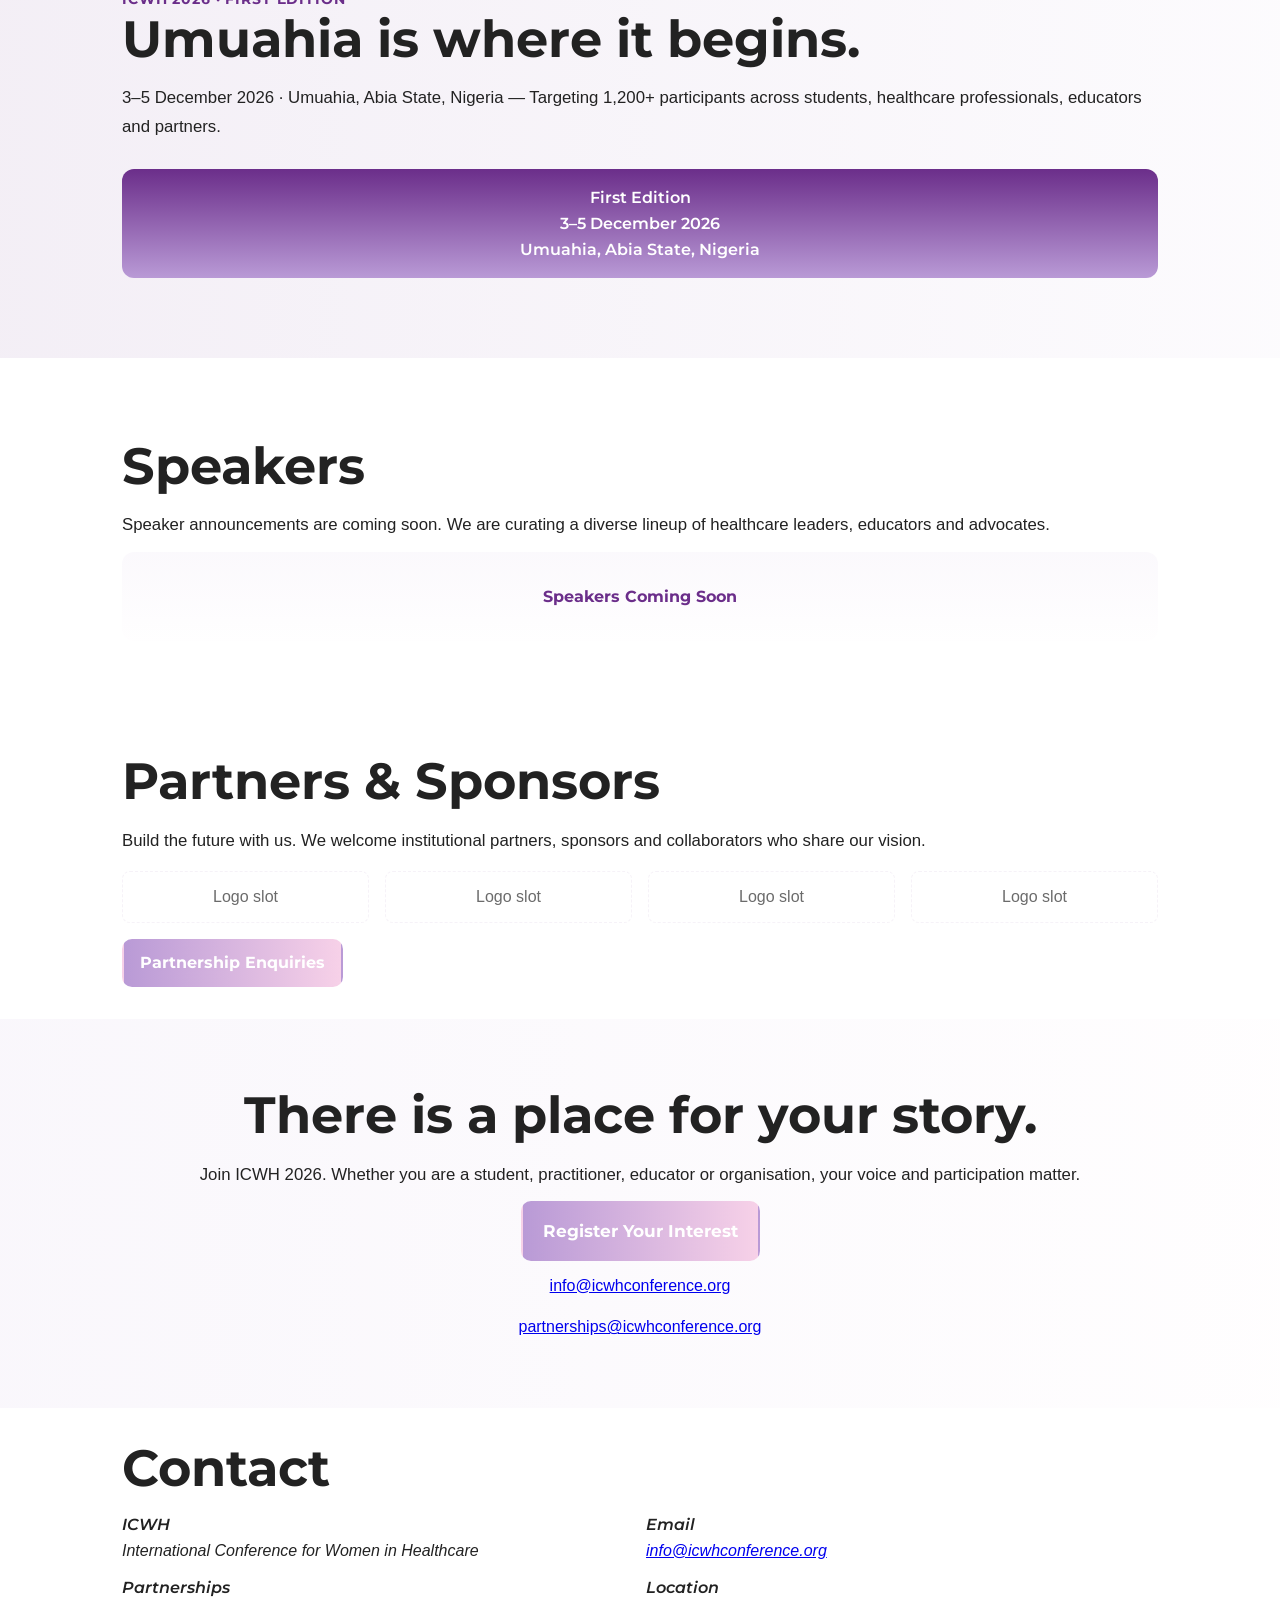
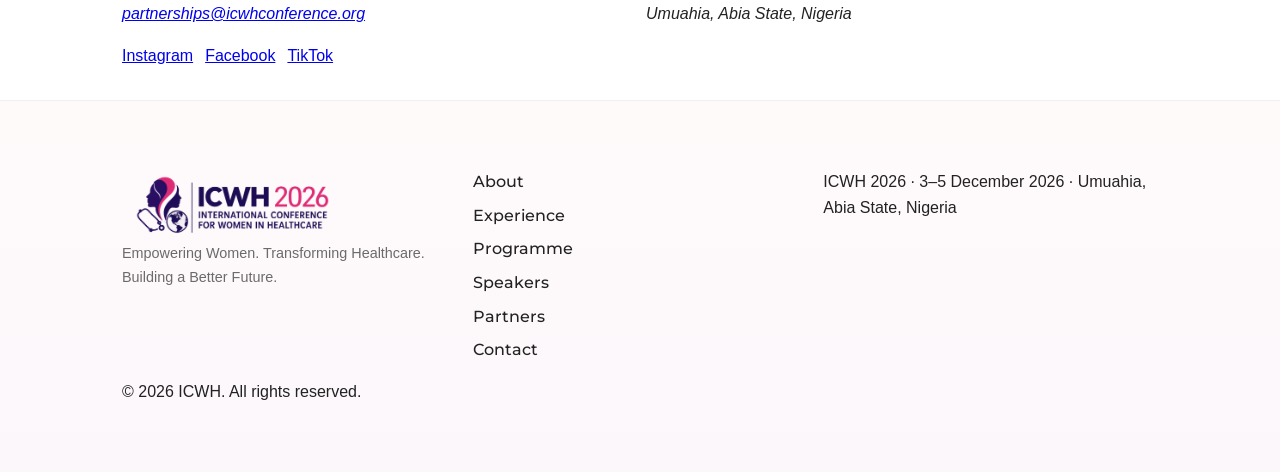
==== commit bdee6a85: "Update index.html" ====
--- a/index.html
+++ b/index.html
@@ -173,23 +173,26 @@
       </ol>
     </section>
 
-    <!-- FEATURED EDITION -->
-    <section id="edition" class="section edition">
-      <div class="container edition-grid">
-        <div class="edition-body">
-          <p class="eyebrow">ICWH 2026 · FIRST EDITION</p>
-          <h2>Umuahia is where it begins.</h2>
-          <p class="lead">3–5 December 2026 · Umuahia, Abia State, Nigeria — Targeting 1,200+ participants across students, healthcare professionals, educators and partners.</p>
-
-        <div class="edition-visual" aria-hidden="true">
-          <div class="edition-card">
-            <div class="tag">First Edition</div>
-           <div class="meta">3–5 December 2026</div>
-            <div class="meta">Umuahia, Abia State, Nigeria</div>
-          </div>
-        </div>
-      </div>
-    </section>
+<!-- FEATURED EDITION -->
+<section id="edition" class="section edition">
+  <div class="container edition-grid">
+    <div class="edition-body">
+      <p class="eyebrow">ICWH 2026 · FIRST EDITION</p>
+      <h2>Umuahia is where it begins.</h2>
+      <p class="lead">
+        3–5 December 2026 · Umuahia, Abia State, Nigeria — Targeting 1,200+ participants across students, healthcare professionals, educators and partners.
+      </p>
+    </div>
+
+    <div class="edition-visual" aria-hidden="true">
+      <div class="edition-card">
+        <div class="tag">First Edition</div>
+        <div class="meta">3–5 December 2026</div>
+        <div class="meta">Umuahia, Abia State, Nigeria</div>
+      </div>
+    </div>
+  </div>
+</section>
 
     <!-- SPEAKERS -->
     <section id="speakers" class="section pale">
@@ -267,31 +270,41 @@
     </section>
   </main>
 
- <div class="footer-brand">
-  <img
-    class="icwh-logo footer-logo"
-    src="/assets/images/ICWH logo.png"
-    alt="ICWH 2026 — International Conference for Women in Healthcare"
-  />
-  <div>
-    <div class="tagline">Empowering Women. Transforming Healthcare. Building a Better Future.</div>
+ <footer class="site-footer">
+  <div class="container footer-grid">
+
+    <div class="footer-brand">
+      <img
+        class="icwh-logo footer-logo"
+        src="/assets/images/ICWH Logo.png"
+        alt="ICWH 2026 — International Conference for Women in Healthcare"
+      />
+      <div>
+        <div class="tagline">
+          Empowering Women. Transforming Healthcare. Building a Better Future.
+        </div>
+      </div>
+    </div>
+
+    <nav class="footer-nav" aria-label="Footer">
+      <a href="/#about">About</a>
+      <a href="/#experience">Experience</a>
+      <a href="/#programme">Programme</a>
+      <a href="/#speakers">Speakers</a>
+      <a href="/#partners">Partners</a>
+      <a href="/#contact">Contact</a>
+    </nav>
+
+    <div class="edition-note">
+      ICWH 2026 · 3–5 December 2026 · Umuahia, Abia State, Nigeria
+    </div>
+
+    <div class="copyright">
+      © 2026 ICWH. All rights reserved.
+    </div>
+
   </div>
-</div>
-
-      <nav class="footer-nav" aria-label="Footer">
-        <a href="/#about">About</a>
-        <a href="/#experience">Experience</a>
-        <a href="/#programme">Programme</a>
-        <a href="/#speakers">Speakers</a>
-        <a href="/#partners">Partners</a>
-        <a href="/#contact">Contact</a>
-      </nav>
-
-     <div class="edition-note">ICWH 2026 · 3–5 December 2026 · Umuahia, Abia State, Nigeria</div>
-      <div class="copyright">© 2026 ICWH. All rights reserved.</div>
-    </div>
-  </footer>
-
+</footer>
   <script src="/script.js"></script>
 </body>
 </html>
--- a/style.css
+++ b/style.css
@@ -429,3 +429,24 @@
   h1{overflow-wrap:anywhere}
   h2{overflow-wrap:anywhere}
 }
+/* ICWH Logo */
+.icwh-logo {
+  display: block;
+  width: 190px;
+  max-width: 100%;
+  height: auto;
+}
+
+.footer-logo {
+  width: 220px;
+}
+
+@media (max-width: 719px) {
+  .icwh-logo {
+    width: 150px;
+  }
+
+  .footer-logo {
+    width: 180px;
+  }
+}
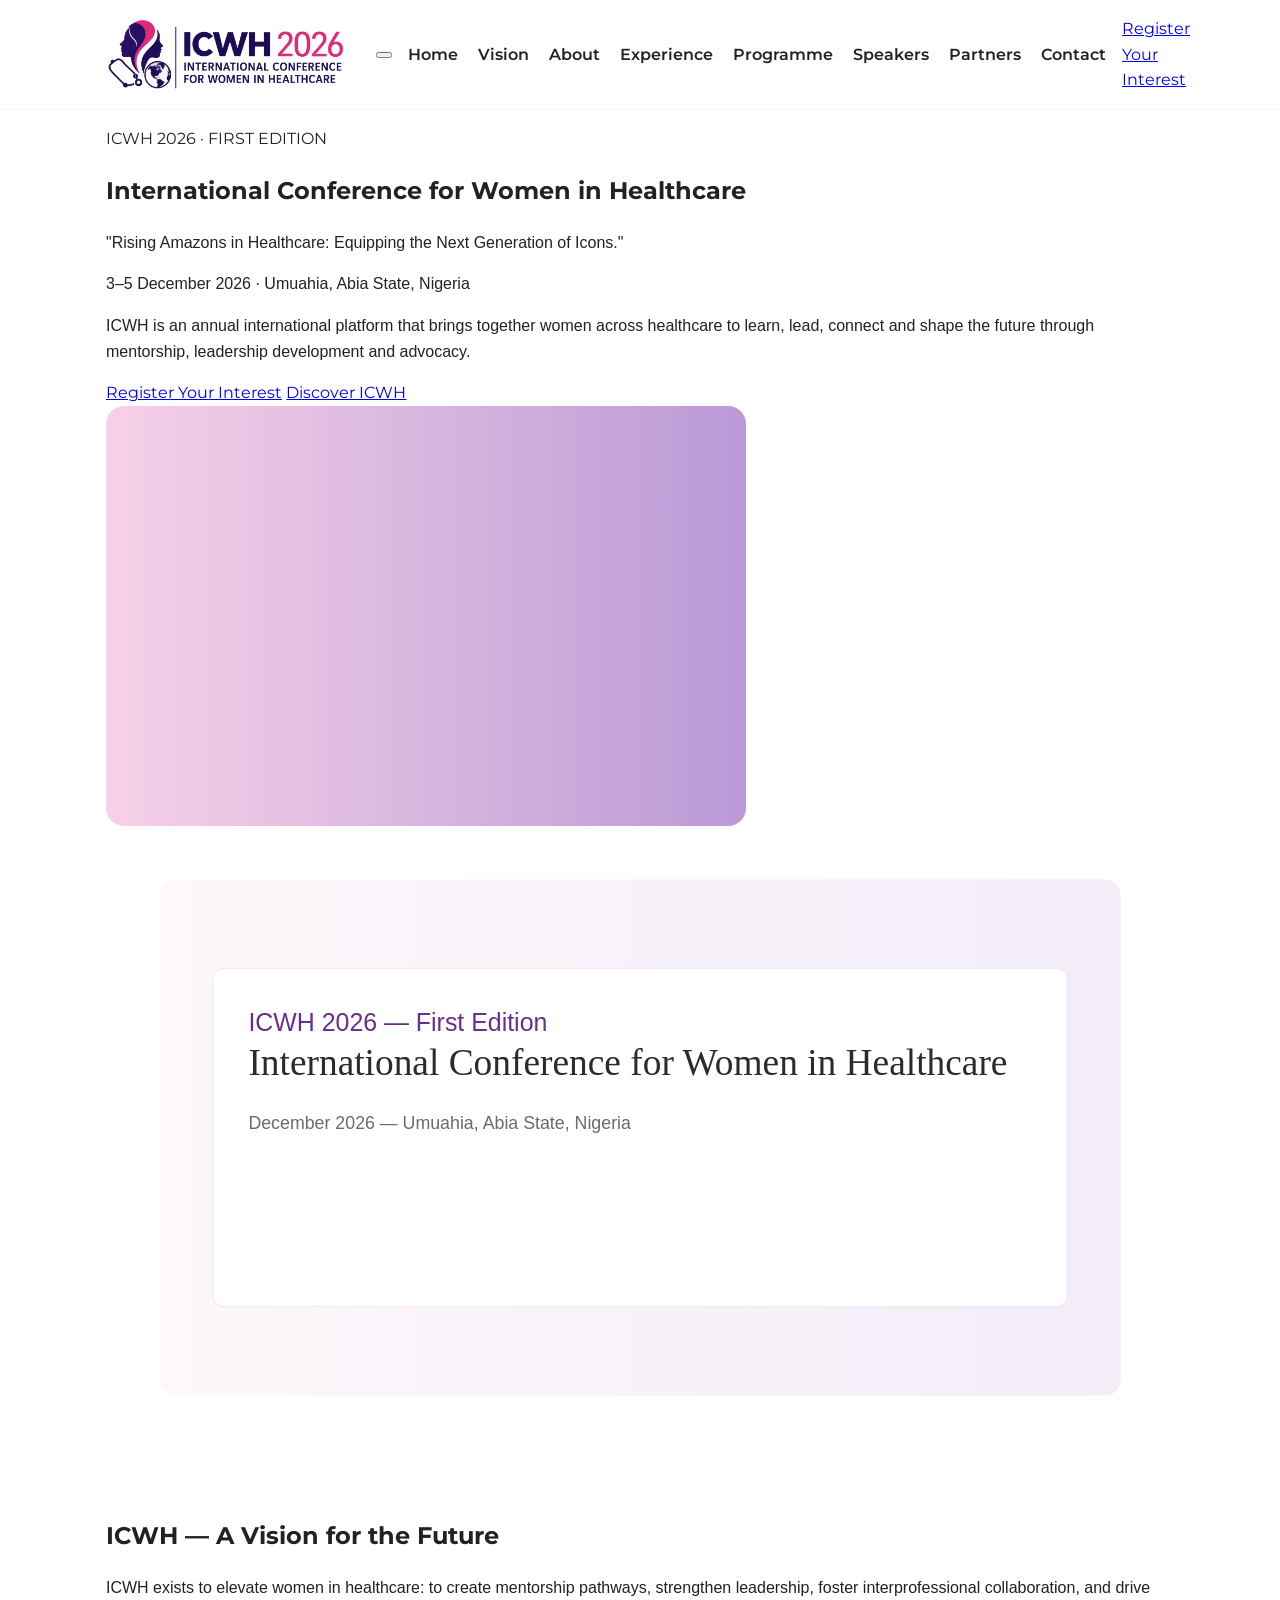
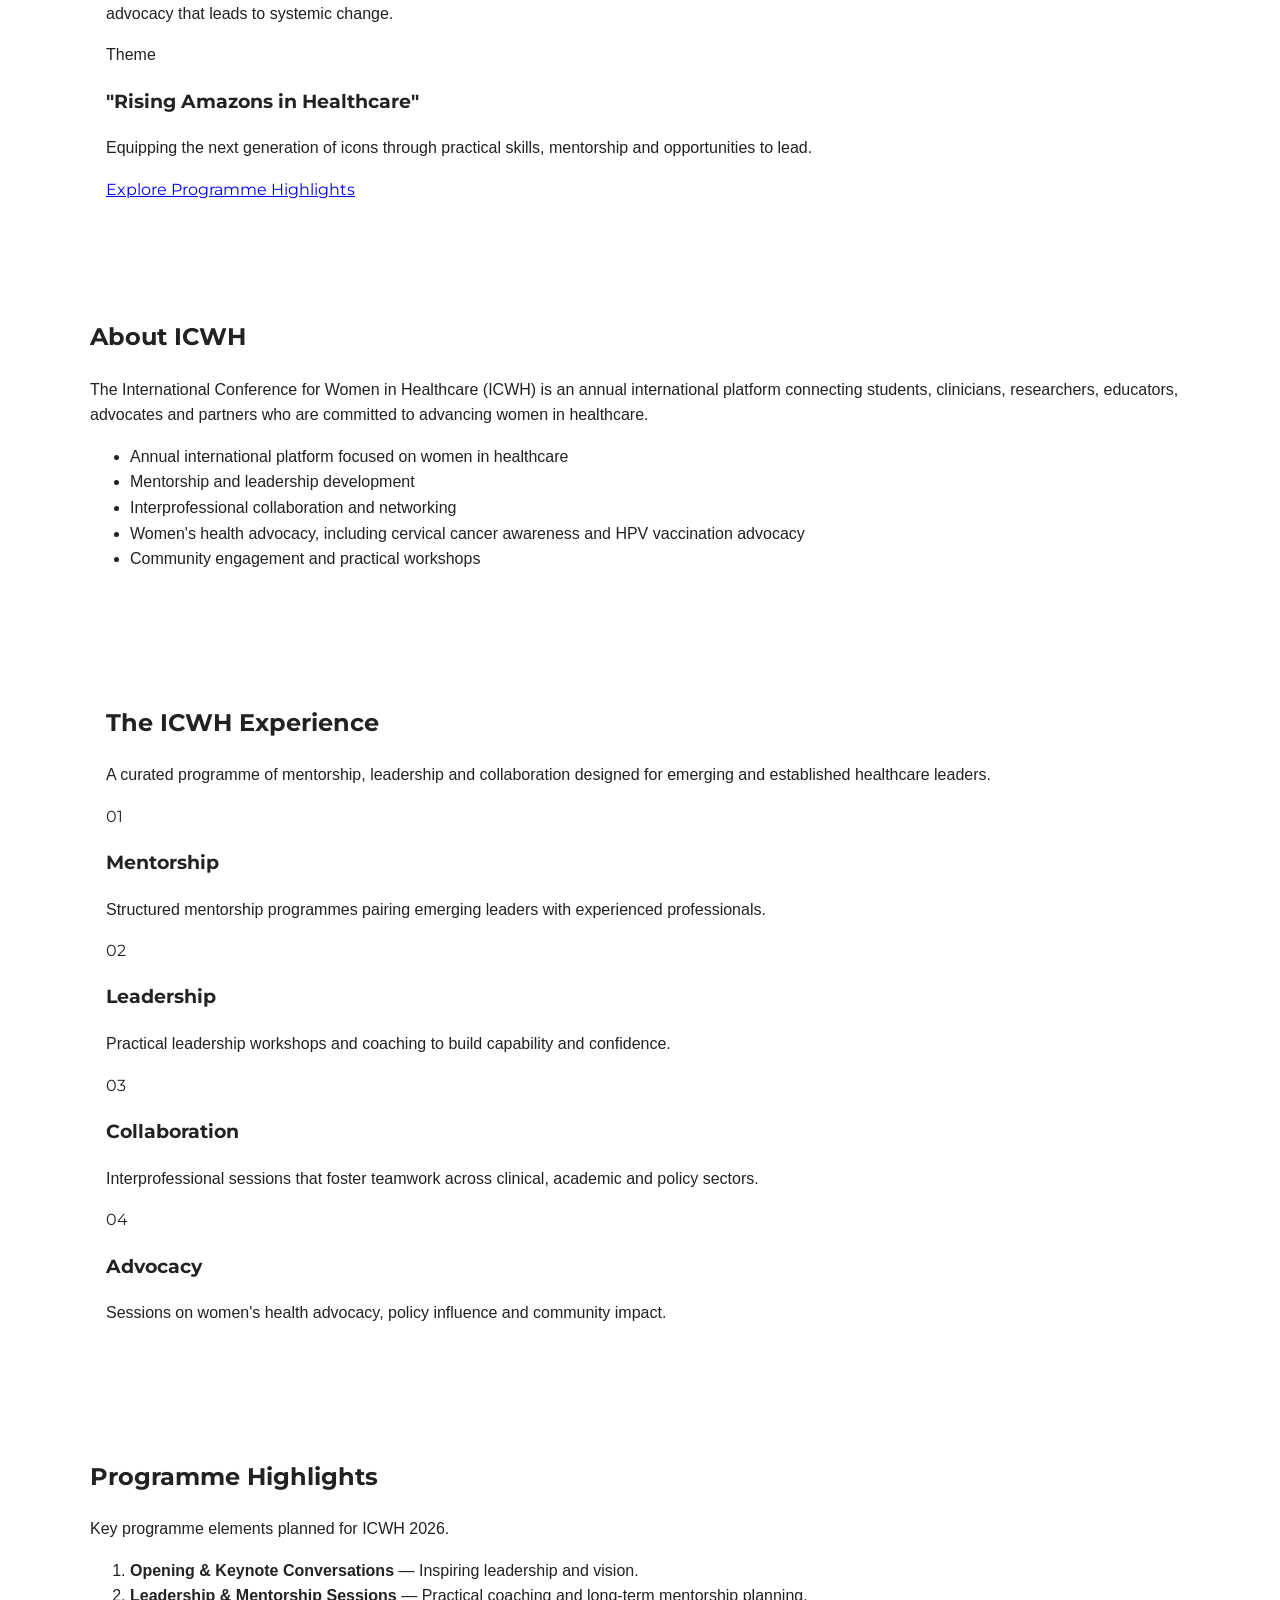
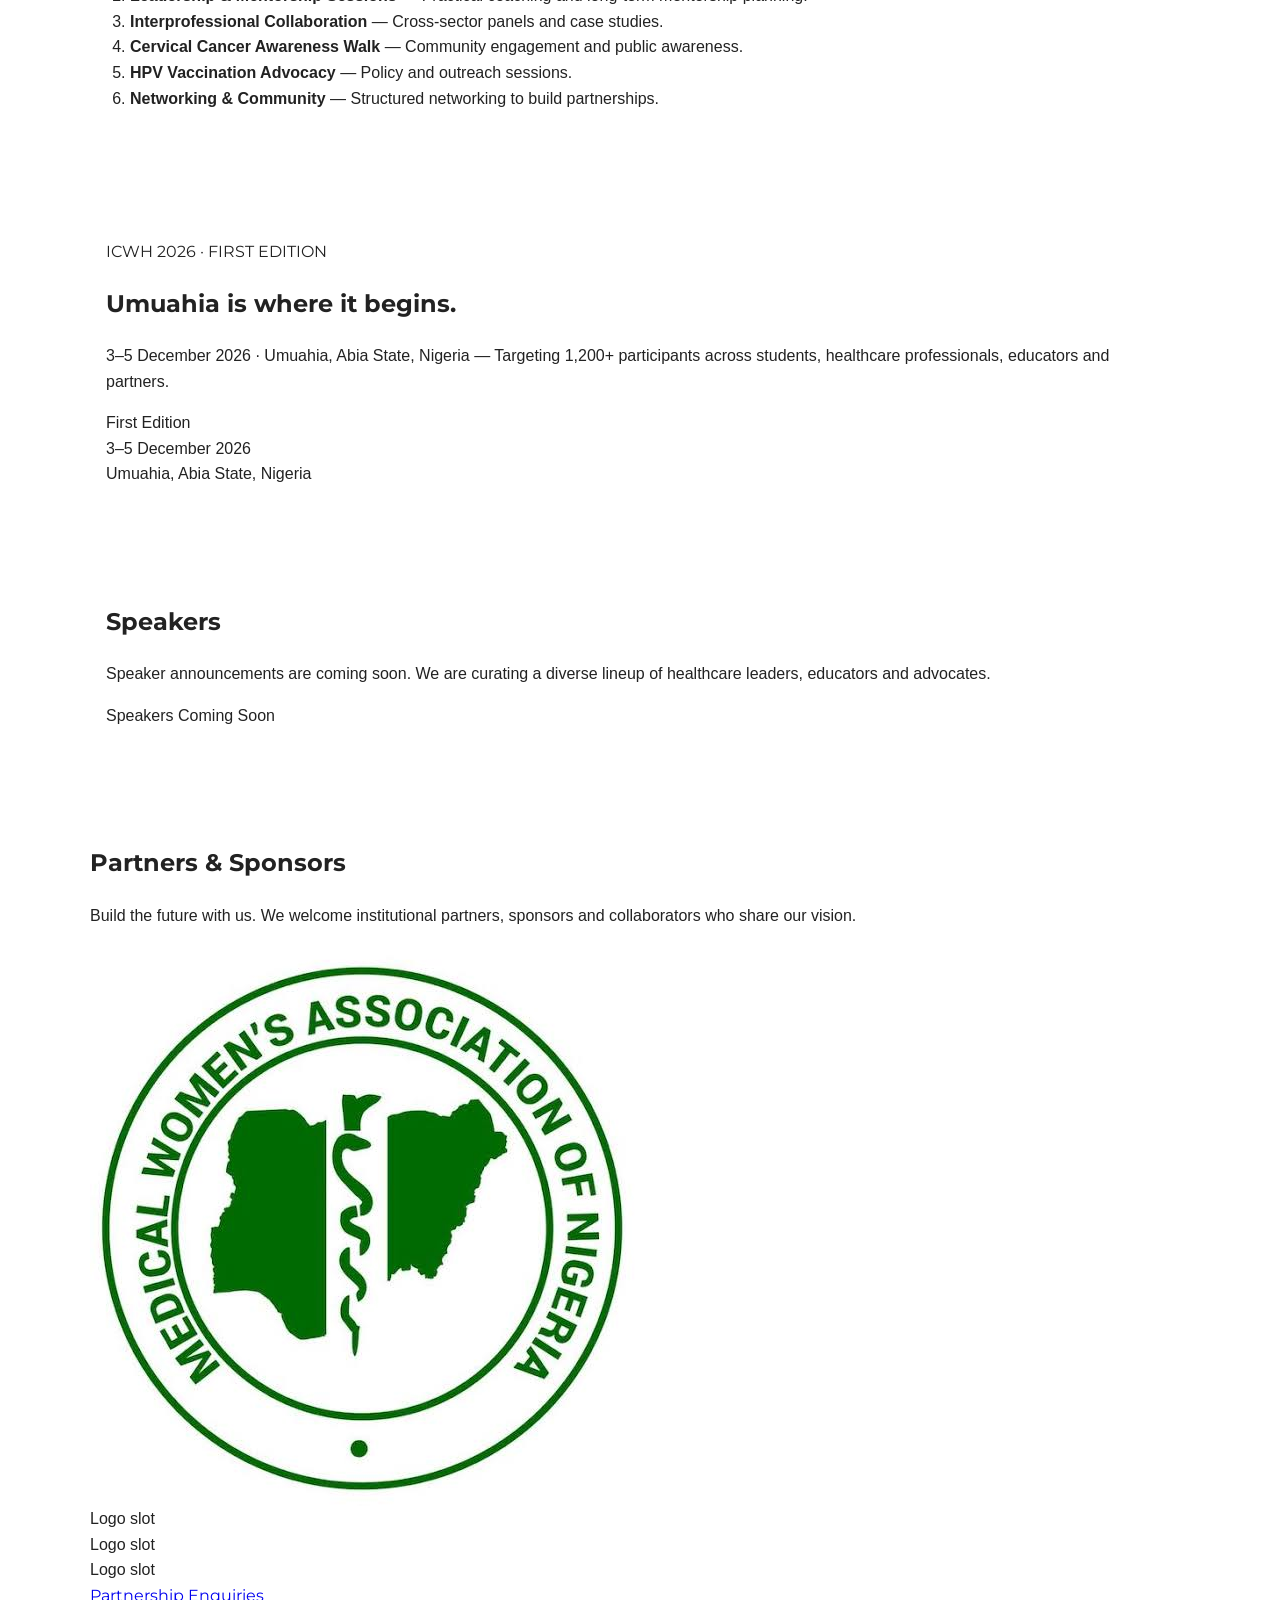
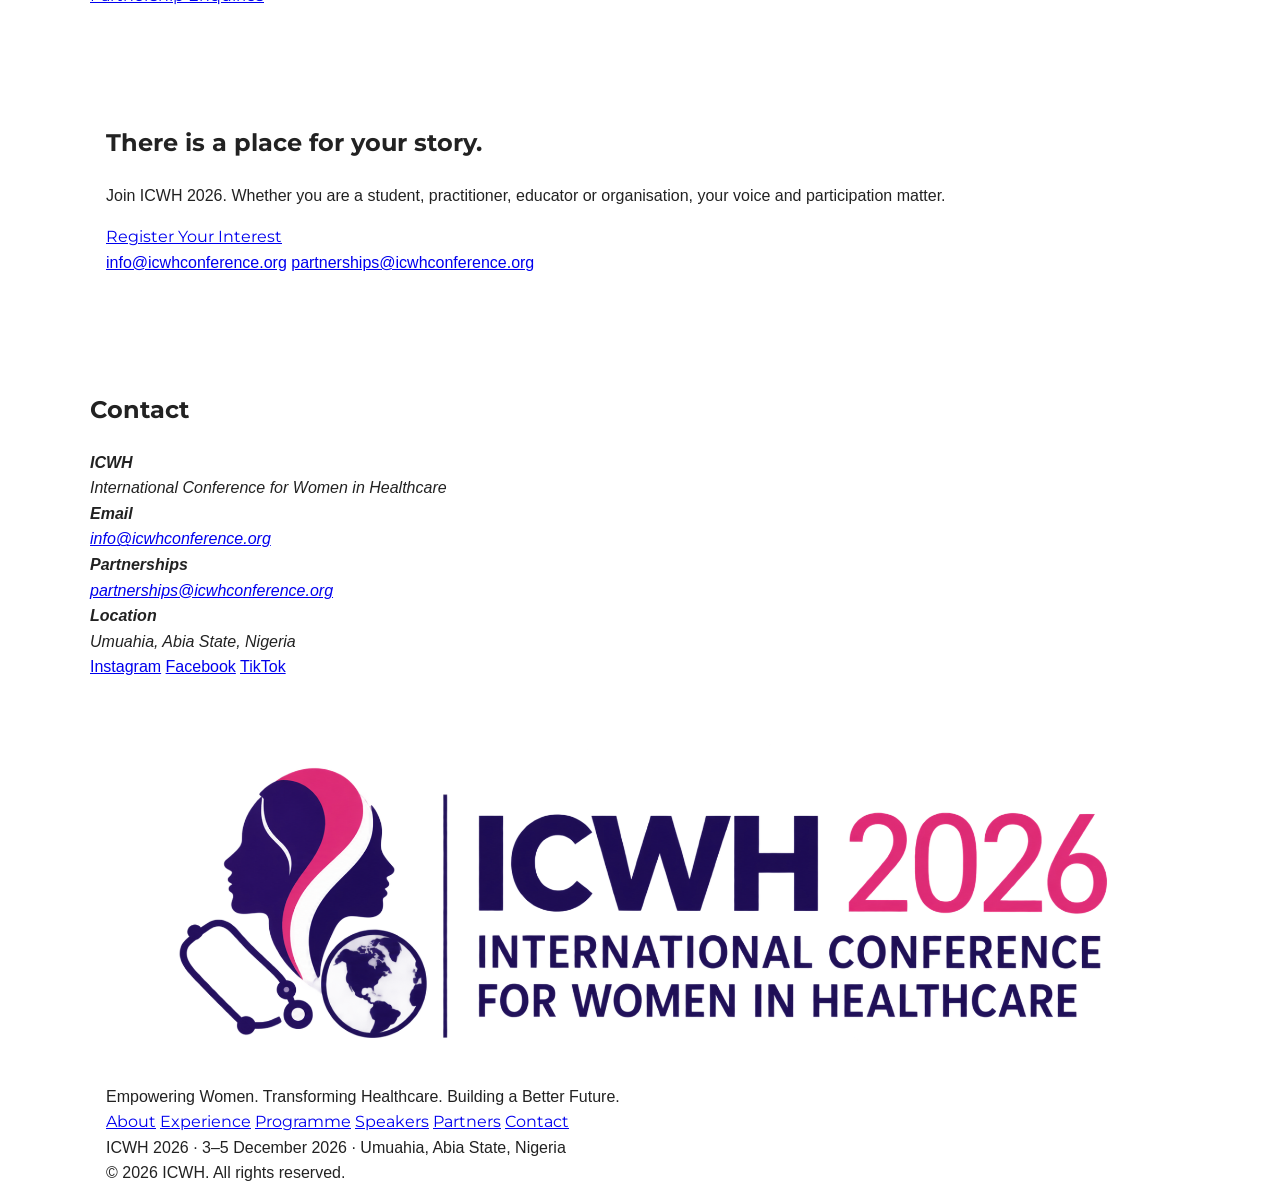
==== commit 1a2349e4: "Add MWAN Abia State as partner with logo - Replace first placeholder slot with MWAN Abia State partn" ====
--- a/index.html
+++ b/index.html
@@ -66,7 +66,7 @@
             <span class="location">Umuahia, Abia State, Nigeria</span>
           </div>
 
-          <p class="lead">ICWH is an annual international platform that brings together women across healthcare to learn, lead, connect and shape the future through mentorship, leadership development, and interprofessional collaboration.</p>
+          <p class="lead">ICWH is an annual international platform that brings together women across healthcare to learn, lead, connect and shape the future through mentorship, leadership development and advocacy.</p>
 
           <div class="hero-ctas">
             <a class="btn primary large" href="mailto:info@icwhconference.org">Register Your Interest</a>
@@ -97,7 +97,7 @@
         <div class="vision-grid">
           <div class="vision-body">
             <h2 class="section-title">ICWH — A Vision for the Future</h2>
-            <p class="lead">ICWH exists to elevate women in healthcare: to create mentorship pathways, strengthen leadership, foster interprofessional collaboration, and drive advocacy that leads real change.</p>
+            <p class="lead">ICWH exists to elevate women in healthcare: to create mentorship pathways, strengthen leadership, foster interprofessional collaboration, and drive advocacy that leads to systemic change.</p>
           </div>
 
           <div class="vision-cta">
@@ -113,7 +113,7 @@
     <!-- ABOUT -->
     <section id="about" class="section container">
       <h2 class="section-title">About ICWH</h2>
-      <p class="lead">The International Conference for Women in Healthcare (ICWH) is an annual international platform connecting students, clinicians, researchers, educators, advocates and partners who are building the future of healthcare leadership.</p>
+      <p class="lead">The International Conference for Women in Healthcare (ICWH) is an annual international platform connecting students, clinicians, researchers, educators, advocates and partners who are committed to advancing women in healthcare.</p>
 
       <ul class="about-list">
         <li>Annual international platform focused on women in healthcare</li>
@@ -212,7 +212,9 @@
       <p class="lead">Build the future with us. We welcome institutional partners, sponsors and collaborators who share our vision.</p>
 
       <div class="partners-grid" aria-hidden="false">
-        <div class="logo-slot">Logo slot</div>
+        <a href="https://www.mwan.org/abia/" target="_blank" rel="noopener noreferrer" class="partner-logo">
+          <img src="/assets/images/MWAN Logo.jpg" alt="MWAN Abia State logo" />
+        </a>
         <div class="logo-slot">Logo slot</div>
         <div class="logo-slot">Logo slot</div>
         <div class="logo-slot">Logo slot</div>
--- a/style.css
+++ b/style.css
@@ -94,22 +94,62 @@
 }
 
 /* Mobile menu - ensure full-width and no overflow */
-.nav-links{
-  position:fixed;
-  left:0;
-  right:0;
-  top:64px;
-  bottom:0;
-  background:linear-gradient(180deg,var(--white),rgba(247,209,232,0.98));
-  transform:translateY(-110%);
-  transition:transform .28s ease;
-  list-style:none;
-  padding:1.25rem;
-  margin:0;
-  display:flex;
-  flex-direction:column;
-  gap:0.75rem;
-  overflow-y:auto;
+.nav-links {
+  display: flex;
+  align-items: center;
+  gap: 1.25rem;
+  list-style: none;
+  margin: 0;
+  padding: 0;
+}
+
+.nav-links a {
+  color: var(--ink);
+  text-decoration: none;
+  font-weight: 600;
+  font-family: var(--font-primary);
+  padding: 0.5rem 0;
+}
+
+/* Mobile navigation */
+@media (max-width: 719px) {
+  .nav-links {
+    position: fixed;
+    top: 64px;
+    left: 0;
+    right: 0;
+    width: 100%;
+    height: calc(100vh - 64px);
+
+    display: flex;
+    flex-direction: column;
+    align-items: stretch;
+    gap: 0.75rem;
+
+    margin: 0;
+    padding: 1.5rem 1rem;
+
+    background: var(--white);
+
+    overflow-y: auto;
+    overflow-x: hidden;
+
+    transform: translateY(-110%);
+    visibility: hidden;
+    opacity: 0;
+
+    transition:
+      transform 0.25s ease,
+      opacity 0.2s ease,
+      visibility 0.25s ease;
+
+    z-index: 100;
+  }
+
+  html.nav-open .nav-links {
+    transform: translateY(0);
+    visibility: visible;
+    opacity: 1;
 }
 .nav-links a{
   color:var(--ink);
@@ -120,7 +160,19 @@
 }
 .nav-actions{display:none}
 
-.nav-toggle{background:none;border:0;padding:0.5rem;display:flex;align-items:center;cursor:pointer}
+.nav-toggle {
+  background: none;
+  border: 0;
+  padding: 0.5rem;
+  display: flex;
+  align-items: center;
+  justify-content: center;
+  cursor: pointer;
+  width: 44px;
+  height: 44px;
+  flex-shrink: 0;
+  z-index: 1000;
+}
 .hamburger{width:22px;height:3px;background:var(--ink);display:block;position:relative;border-radius:2px}
 .hamburger::after,.hamburger::before{content:"";position:absolute;left:0;width:22px;height:3px;background:var(--ink);transition:transform .25s ease}
 .hamburger::before{top:-7px}
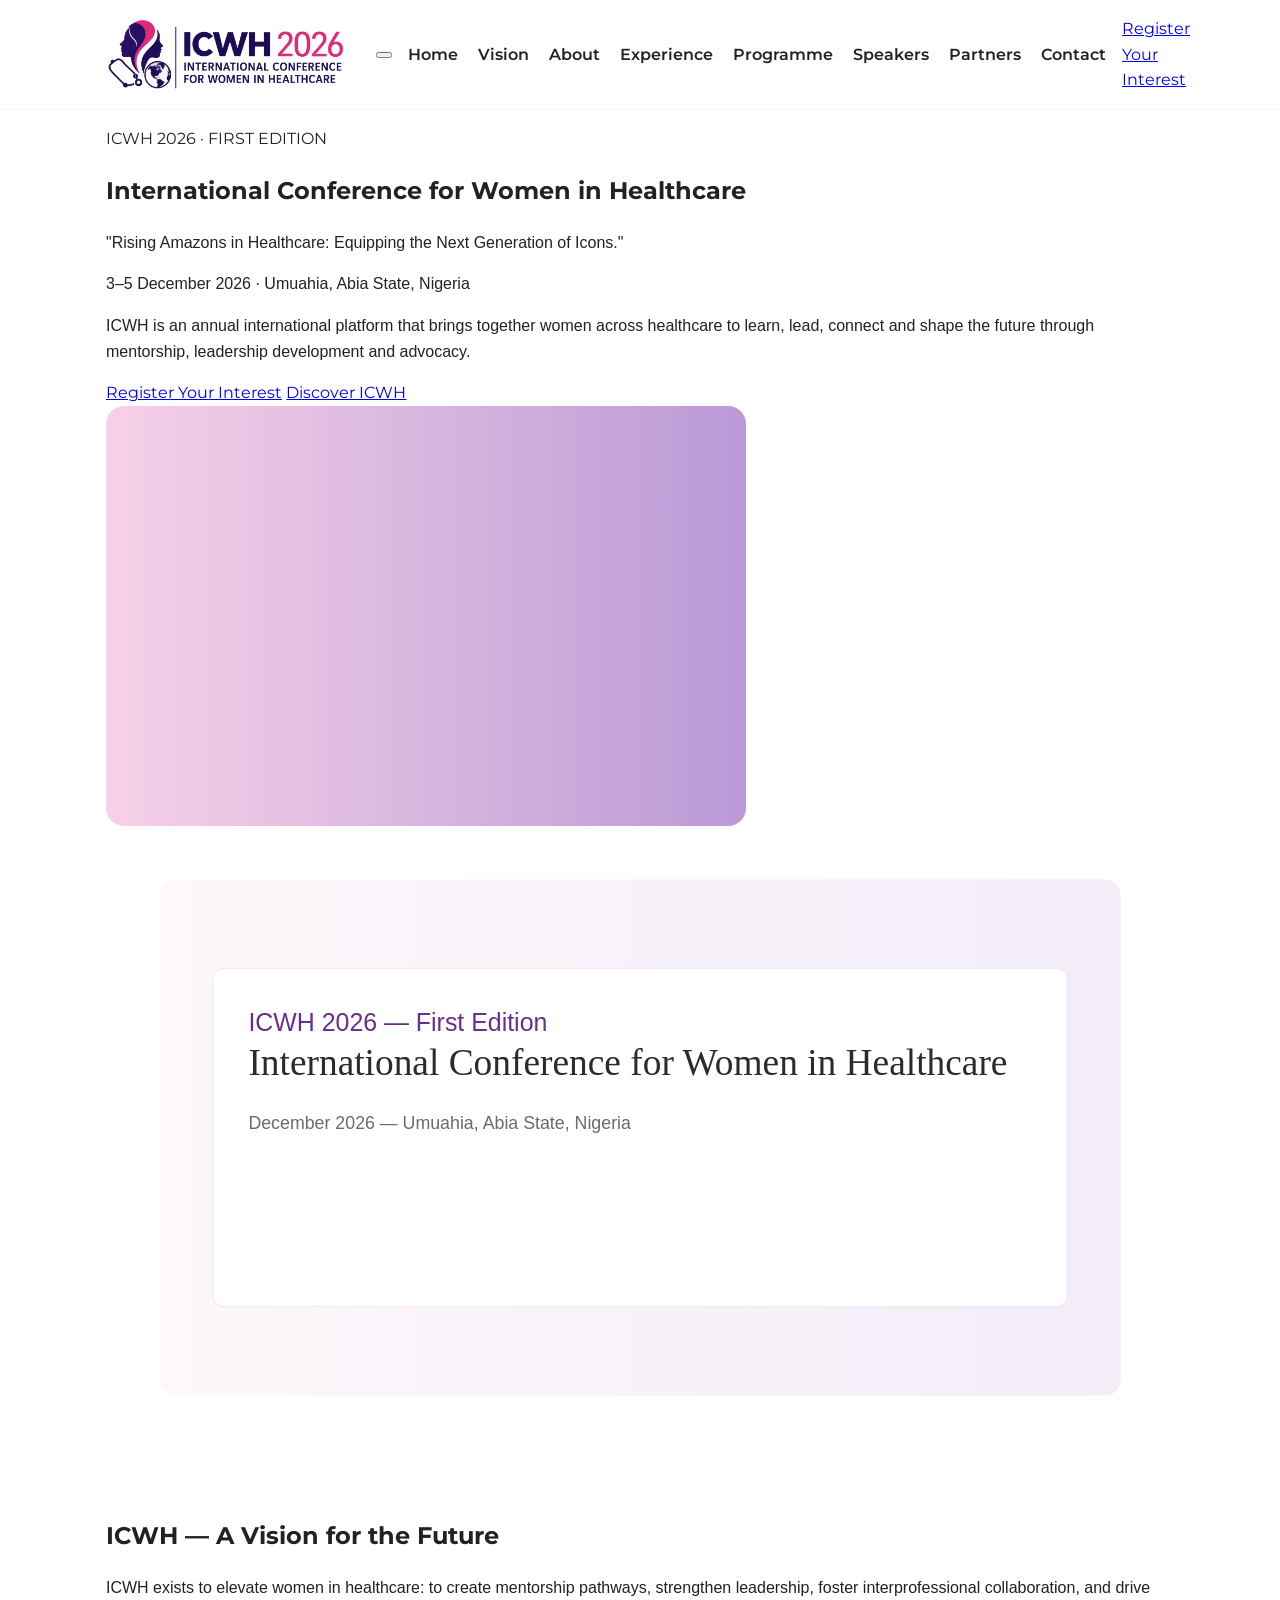
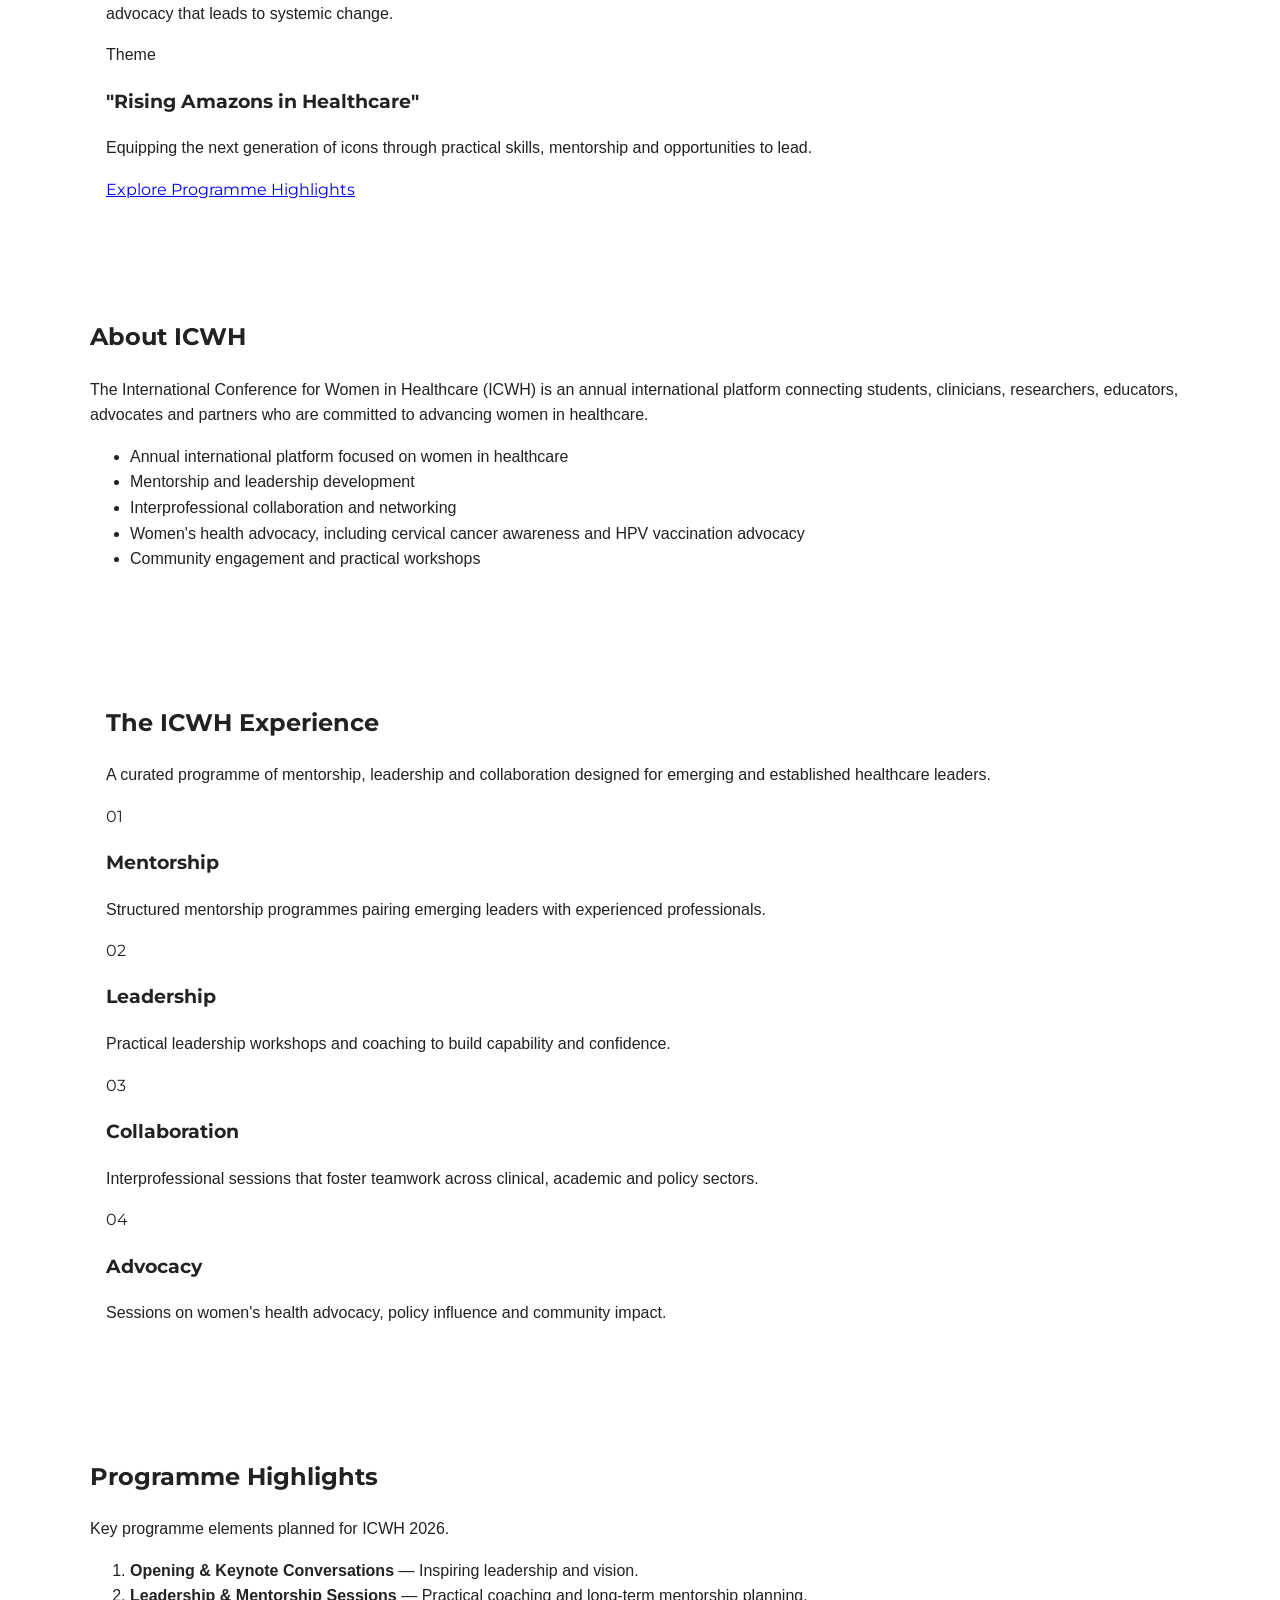
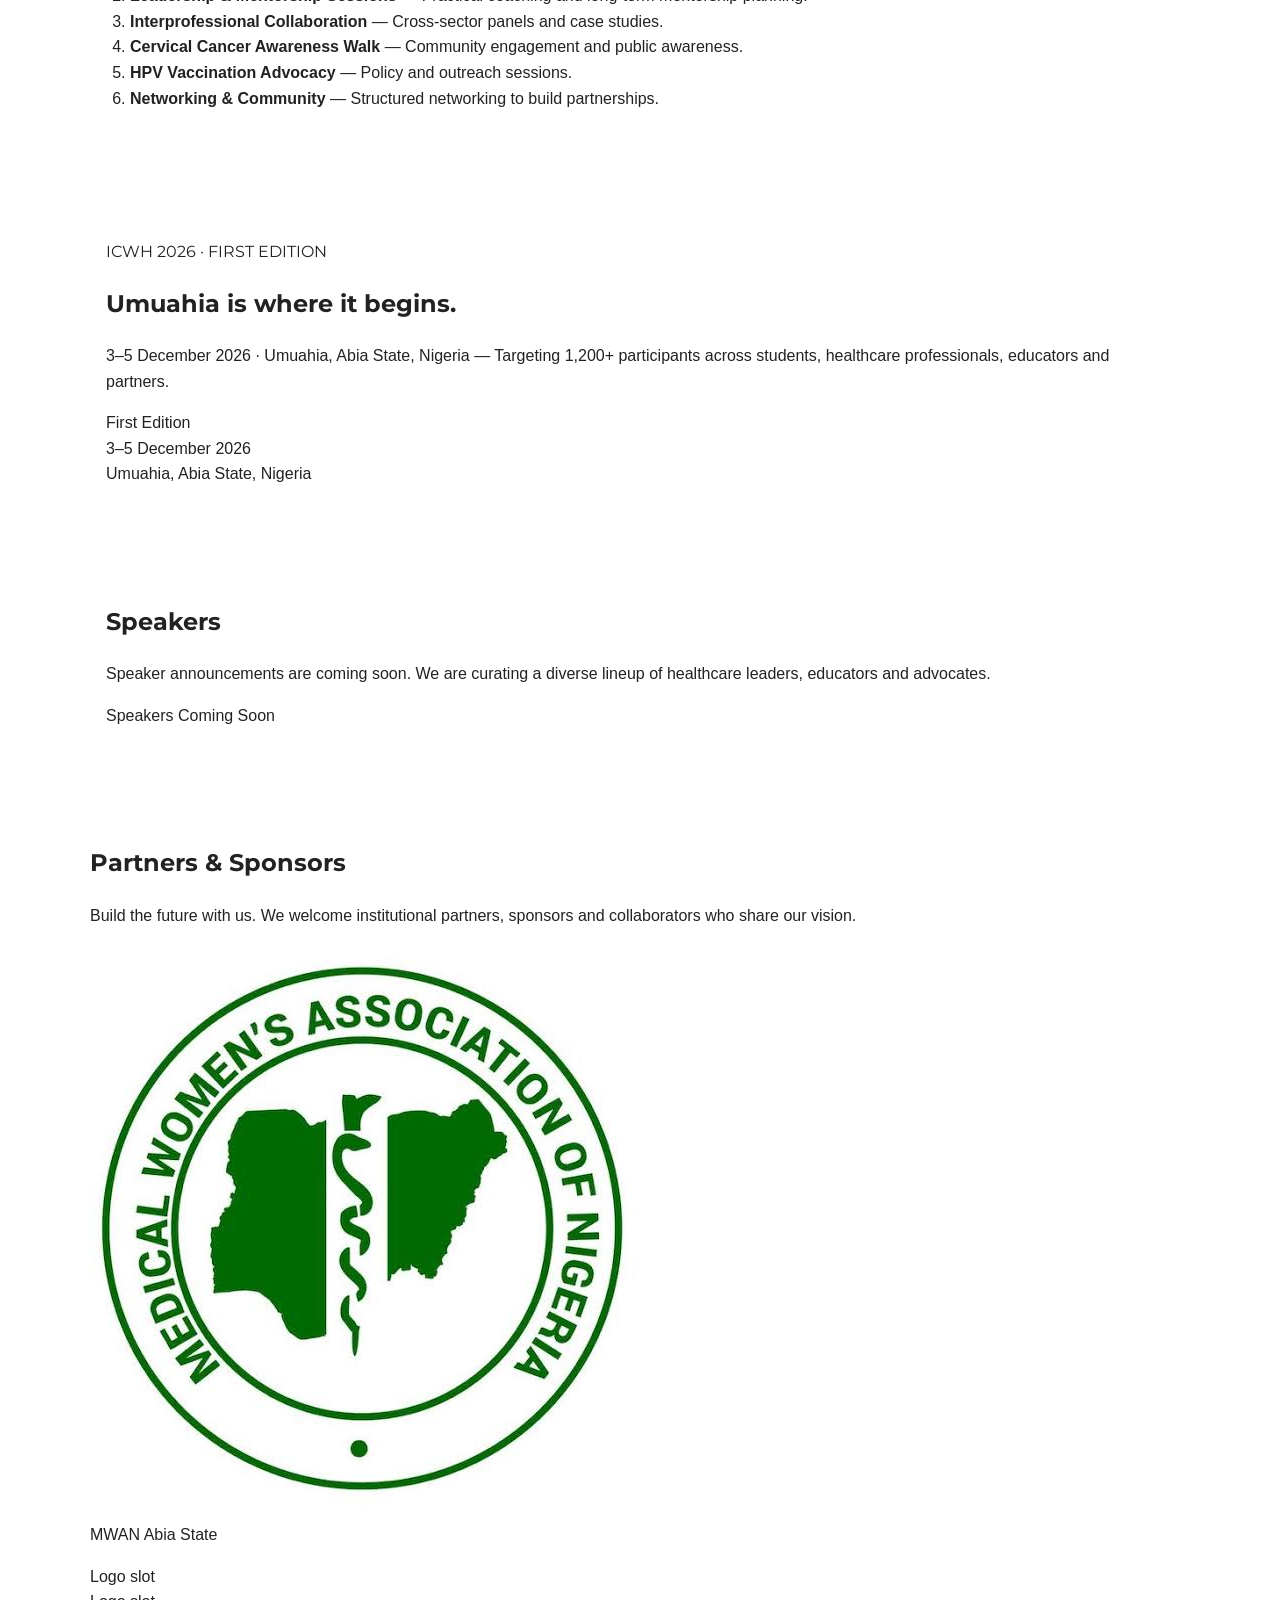
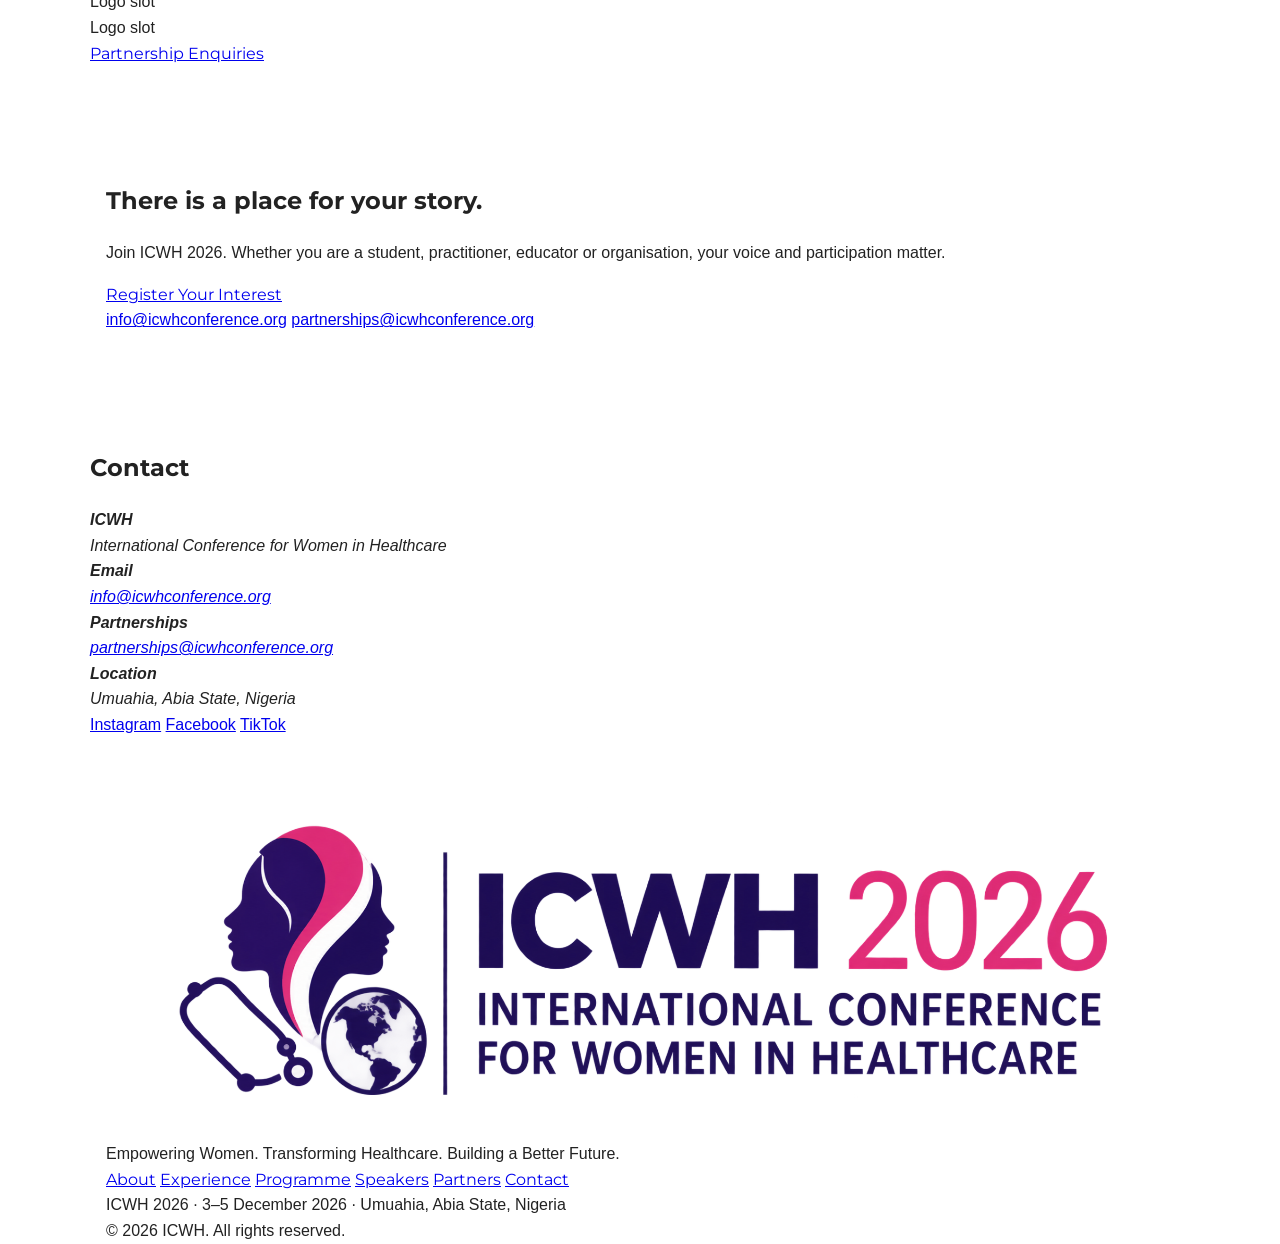
==== commit 4d0b42b6: "Fix: Add partner name and resize logo in partners section - Add "MWAN Abia State" text label below p" ====
--- a/index.html
+++ b/index.html
@@ -212,9 +212,12 @@
       <p class="lead">Build the future with us. We welcome institutional partners, sponsors and collaborators who share our vision.</p>
 
       <div class="partners-grid" aria-hidden="false">
-        <a href="https://www.mwan.org/abia/" target="_blank" rel="noopener noreferrer" class="partner-logo">
-          <img src="/assets/images/MWAN Logo.jpg" alt="MWAN Abia State logo" />
-        </a>
+        <div class="partner-slot">
+          <a href="https://www.mwan.org/abia/" target="_blank" rel="noopener noreferrer" class="partner-logo">
+            <img src="/assets/images/MWAN Logo.jpg" alt="MWAN Abia State logo" />
+          </a>
+          <p class="partner-name">MWAN Abia State</p>
+        </div>
         <div class="logo-slot">Logo slot</div>
         <div class="logo-slot">Logo slot</div>
         <div class="logo-slot">Logo slot</div>
@@ -309,4 +312,4 @@
 </footer>
   <script src="/script.js"></script>
 </body>
-</html>
+</html>
--- a/style.css
+++ b/style.css
@@ -384,6 +384,38 @@
   color:var(--muted);
   font-family: var(--font-secondary);
 }
+.partner-slot{
+  background:var(--white);
+  border:1px dashed rgba(107,46,138,0.06);
+  padding:0.75rem;
+  border-radius:8px;
+  text-align:center;
+  display:flex;
+  flex-direction:column;
+  align-items:center;
+  justify-content:center;
+}
+.partner-logo{
+  display:flex;
+  align-items:center;
+  justify-content:center;
+  width:100%;
+  max-height:100px;
+}
+.partner-logo img{
+  max-width:90%;
+  max-height:80px;
+  width:auto;
+  height:auto;
+  object-fit:contain;
+}
+.partner-name{
+  font-family:var(--font-primary);
+  font-weight:600;
+  color:var(--ink);
+  margin:0.5rem 0 0 0;
+  font-size:0.9rem;
+}
 .partner-cta{margin-top:1rem}
 
 /* Registration */
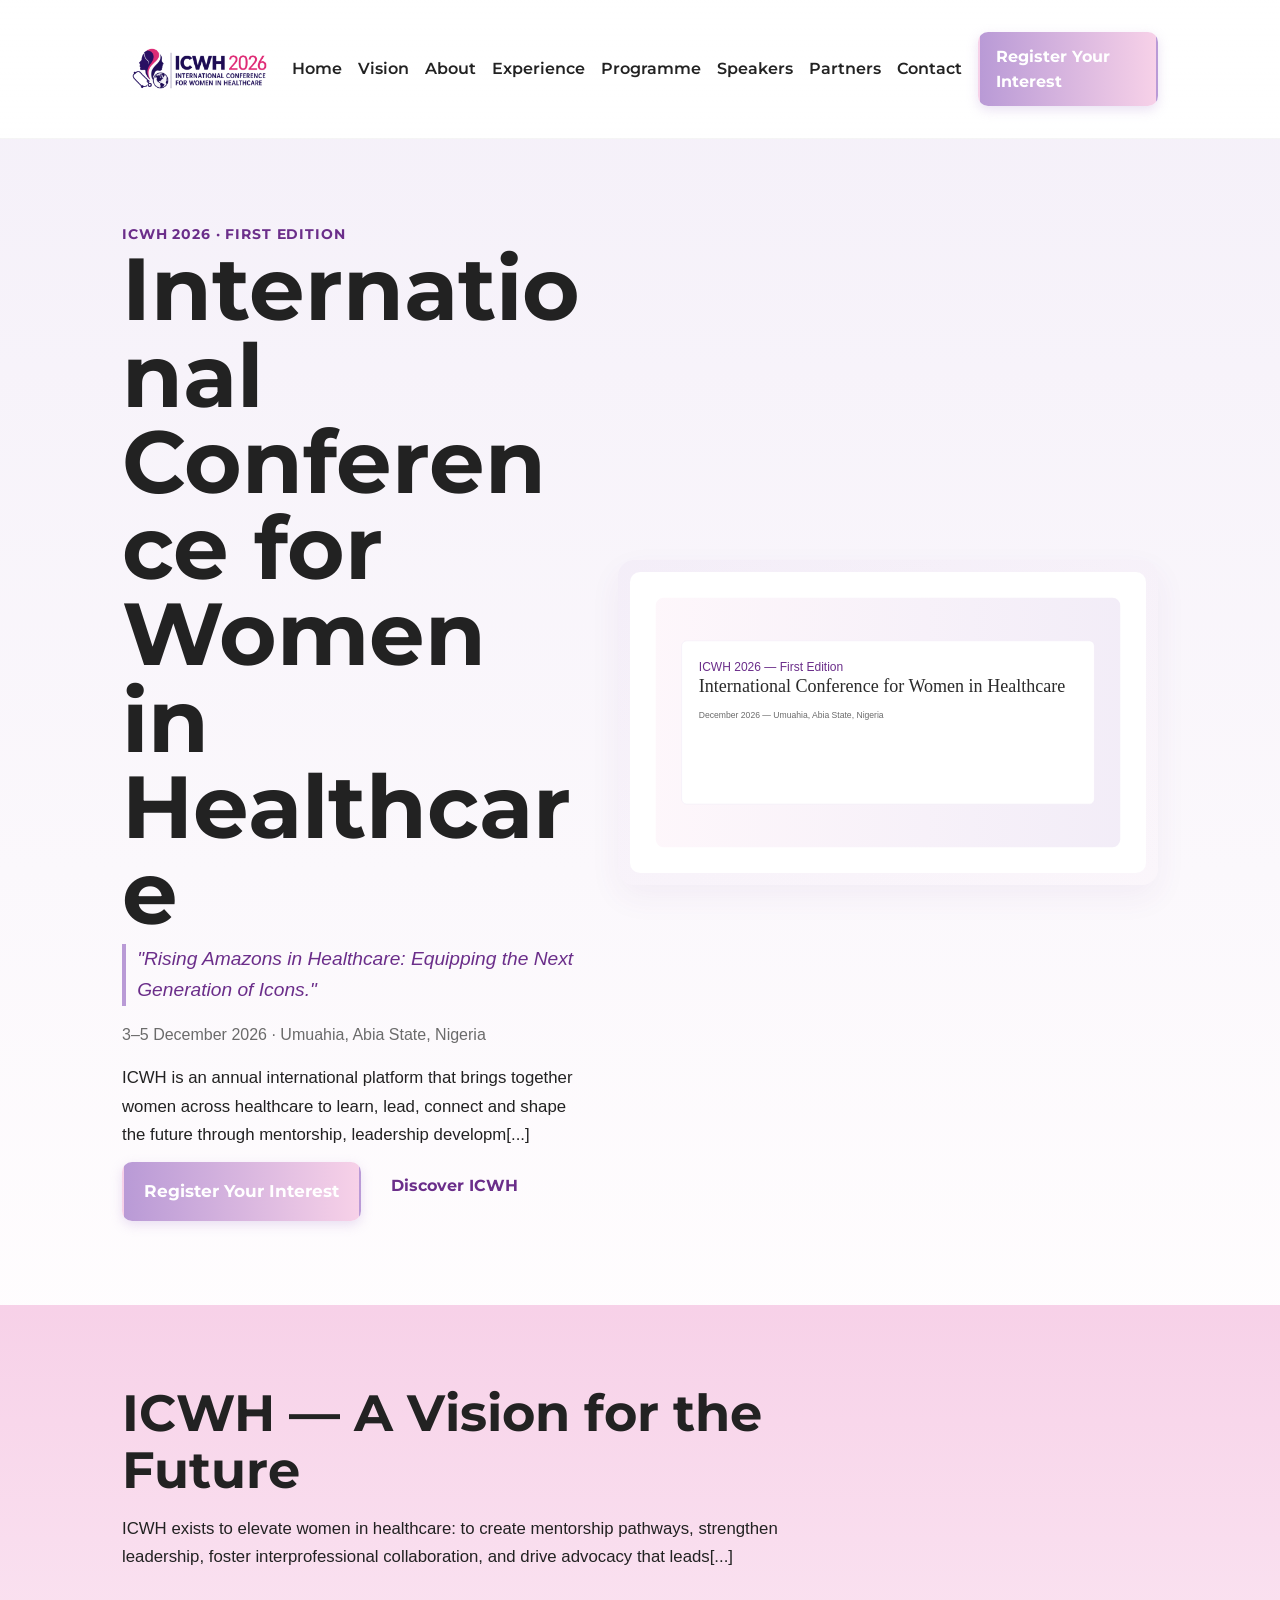
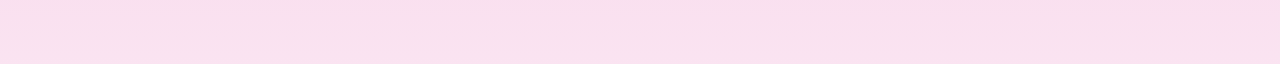
==== commit 470ef275: "Update social media links with SVG icons" ====
--- a/index.html
+++ b/index.html
@@ -3,7 +3,7 @@
 <head>
   <meta charset="utf-8" />
   <title>ICWH — International Conference for Women in Healthcare</title>
- <meta name="description" content="International Conference for Women in Healthcare — ICWH 2026: Rising Amazons in Healthcare. 3–5 December 2026 · Umuahia, Abia State, Nigeria. Registration and programme details." />
+ <meta name="description" content="International Conference for Women in Healthcare — ICWH 2026: Rising Amazons in Healthcare. 3–5 December 2026 · Umuahia, Abia State, Nigeria. Registration an[...]
   <meta name="viewport" content="width=device-width,initial-scale=1" />
   <meta name="theme-color" content="#B99AD6" />
 
@@ -66,7 +66,7 @@
             <span class="location">Umuahia, Abia State, Nigeria</span>
           </div>
 
-          <p class="lead">ICWH is an annual international platform that brings together women across healthcare to learn, lead, connect and shape the future through mentorship, leadership development and advocacy.</p>
+          <p class="lead">ICWH is an annual international platform that brings together women across healthcare to learn, lead, connect and shape the future through mentorship, leadership developm[...]
 
           <div class="hero-ctas">
             <a class="btn primary large" href="mailto:info@icwhconference.org">Register Your Interest</a>
@@ -97,219 +97,4 @@
         <div class="vision-grid">
           <div class="vision-body">
             <h2 class="section-title">ICWH — A Vision for the Future</h2>
-            <p class="lead">ICWH exists to elevate women in healthcare: to create mentorship pathways, strengthen leadership, foster interprofessional collaboration, and drive advocacy that leads to systemic change.</p>
-          </div>
-
-          <div class="vision-cta">
-            <p class="muted">Theme</p>
-            <h3>"Rising Amazons in Healthcare"</h3>
-            <p>Equipping the next generation of icons through practical skills, mentorship and opportunities to lead.</p>
-            <a class="btn ghost" href="#programme">Explore Programme Highlights</a>
-          </div>
-        </div>
-      </div>
-    </section>
-
-    <!-- ABOUT -->
-    <section id="about" class="section container">
-      <h2 class="section-title">About ICWH</h2>
-      <p class="lead">The International Conference for Women in Healthcare (ICWH) is an annual international platform connecting students, clinicians, researchers, educators, advocates and partners who are committed to advancing women in healthcare.</p>
-
-      <ul class="about-list">
-        <li>Annual international platform focused on women in healthcare</li>
-        <li>Mentorship and leadership development</li>
-        <li>Interprofessional collaboration and networking</li>
-        <li>Women's health advocacy, including cervical cancer awareness and HPV vaccination advocacy</li>
-        <li>Community engagement and practical workshops</li>
-      </ul>
-    </section>
-
-    <!-- EXPERIENCE CARDS -->
-    <section id="experience" class="section pale">
-      <div class="container">
-        <h2 class="section-title">The ICWH Experience</h2>
-        <p class="lead">A curated programme of mentorship, leadership and collaboration designed for emerging and established healthcare leaders.</p>
-
-        <div class="experience-cards">
-          <article class="feature card lilac">
-            <div class="card-index">01</div>
-            <h3>Mentorship</h3>
-            <p>Structured mentorship programmes pairing emerging leaders with experienced professionals.</p>
-          </article>
-
-          <article class="feature card white">
-            <div class="card-index">02</div>
-            <h3>Leadership</h3>
-            <p>Practical leadership workshops and coaching to build capability and confidence.</p>
-          </article>
-
-          <article class="feature card pink">
-            <div class="card-index">03</div>
-            <h3>Collaboration</h3>
-            <p>Interprofessional sessions that foster teamwork across clinical, academic and policy sectors.</p>
-          </article>
-
-          <article class="feature card purple">
-            <div class="card-index">04</div>
-            <h3>Advocacy</h3>
-            <p>Sessions on women's health advocacy, policy influence and community impact.</p>
-          </article>
-        </div>
-      </div>
-    </section>
-
-    <!-- PROGRAMME HIGHLIGHTS -->
-    <section id="programme" class="section container">
-      <h2 class="section-title">Programme Highlights</h2>
-      <p class="lead">Key programme elements planned for ICWH 2026.</p>
-
-      <ol class="programme-list">
-        <li><strong>Opening & Keynote Conversations</strong> — Inspiring leadership and vision.</li>
-        <li><strong>Leadership & Mentorship Sessions</strong> — Practical coaching and long-term mentorship planning.</li>
-        <li><strong>Interprofessional Collaboration</strong> — Cross-sector panels and case studies.</li>
-        <li><strong>Cervical Cancer Awareness Walk</strong> — Community engagement and public awareness.</li>
-        <li><strong>HPV Vaccination Advocacy</strong> — Policy and outreach sessions.</li>
-        <li><strong>Networking & Community</strong> — Structured networking to build partnerships.</li>
-      </ol>
-    </section>
-
-<!-- FEATURED EDITION -->
-<section id="edition" class="section edition">
-  <div class="container edition-grid">
-    <div class="edition-body">
-      <p class="eyebrow">ICWH 2026 · FIRST EDITION</p>
-      <h2>Umuahia is where it begins.</h2>
-      <p class="lead">
-        3–5 December 2026 · Umuahia, Abia State, Nigeria — Targeting 1,200+ participants across students, healthcare professionals, educators and partners.
-      </p>
-    </div>
-
-    <div class="edition-visual" aria-hidden="true">
-      <div class="edition-card">
-        <div class="tag">First Edition</div>
-        <div class="meta">3–5 December 2026</div>
-        <div class="meta">Umuahia, Abia State, Nigeria</div>
-      </div>
-    </div>
-  </div>
-</section>
-
-    <!-- SPEAKERS -->
-    <section id="speakers" class="section pale">
-      <div class="container">
-        <h2 class="section-title">Speakers</h2>
-        <p class="lead">Speaker announcements are coming soon. We are curating a diverse lineup of healthcare leaders, educators and advocates.</p>
-
-        <div class="speakers-coming">
-          <div class="speaker-placeholder">Speakers Coming Soon</div>
-        </div>
-      </div>
-    </section>
-
-    <!-- PARTNERS -->
-    <section id="partners" class="section container">
-      <h2 class="section-title">Partners & Sponsors</h2>
-      <p class="lead">Build the future with us. We welcome institutional partners, sponsors and collaborators who share our vision.</p>
-
-      <div class="partners-grid" aria-hidden="false">
-        <div class="partner-slot">
-          <a href="https://www.mwan.org/abia/" target="_blank" rel="noopener noreferrer" class="partner-logo">
-            <img src="/assets/images/MWAN Logo.jpg" alt="MWAN Abia State logo" />
-          </a>
-          <p class="partner-name">MWAN Abia State</p>
-        </div>
-        <div class="logo-slot">Logo slot</div>
-        <div class="logo-slot">Logo slot</div>
-        <div class="logo-slot">Logo slot</div>
-      </div>
-
-      <div class="partner-cta">
-        <a class="btn primary" href="mailto:partnerships@icwhconference.org">Partnership Enquiries</a>
-      </div>
-    </section>
-
-    <!-- REGISTRATION CTA -->
-    <section id="register" class="section registration">
-      <div class="container registration-inner">
-        <h2 class="section-title">There is a place for your story.</h2>
-        <p class="lead">Join ICWH 2026. Whether you are a student, practitioner, educator or organisation, your voice and participation matter.</p>
-        <a class="btn primary large" href="mailto:info@icwhconference.org?subject=ICWH%202026%20Registration%20Interest">Register Your Interest</a>
-
-        <div class="contacts">
-          <a href="mailto:info@icwhconference.org">info@icwhconference.org</a>
-          <a href="mailto:partnerships@icwhconference.org">partnerships@icwhconference.org</a>
-        </div>
-      </div>
-    </section>
-
-    <!-- CONTACT -->
-    <section id="contact" class="section container">
-      <h2 class="section-title">Contact</h2>
-      <address class="contact-grid">
-        <div>
-          <strong>ICWH</strong>
-          <div>International Conference for Women in Healthcare</div>
-        </div>
-
-        <div>
-          <strong>Email</strong>
-          <div><a href="mailto:info@icwhconference.org">info@icwhconference.org</a></div>
-        </div>
-
-        <div>
-          <strong>Partnerships</strong>
-          <div><a href="mailto:partnerships@icwhconference.org">partnerships@icwhconference.org</a></div>
-        </div>
-
-        <div>
-          <strong>Location</strong>
-          <div>Umuahia, Abia State, Nigeria</div>
-        </div>
-      </address>
-
-      <div class="socials">
-  <a href="https://www.instagram.com/icwhconference/" target="_blank" rel="noopener noreferrer" aria-label="ICWH on Instagram">Instagram</a>
-  <a href="https://www.facebook.com/share/18quudMGqV/" target="_blank" rel="noopener noreferrer" aria-label="ICWH on Facebook">Facebook</a>
-  <a href="https://www.tiktok.com/@iwch2026" target="_blank" rel="noopener noreferrer" aria-label="ICWH on TikTok">TikTok</a>
-</div>
-    </section>
-  </main>
-
- <footer class="site-footer">
-  <div class="container footer-grid">
-
-    <div class="footer-brand">
-      <img
-        class="icwh-logo footer-logo"
-        src="/assets/images/ICWH Logo.png"
-        alt="ICWH 2026 — International Conference for Women in Healthcare"
-      />
-      <div>
-        <div class="tagline">
-          Empowering Women. Transforming Healthcare. Building a Better Future.
-        </div>
-      </div>
-    </div>
-
-    <nav class="footer-nav" aria-label="Footer">
-      <a href="/#about">About</a>
-      <a href="/#experience">Experience</a>
-      <a href="/#programme">Programme</a>
-      <a href="/#speakers">Speakers</a>
-      <a href="/#partners">Partners</a>
-      <a href="/#contact">Contact</a>
-    </nav>
-
-    <div class="edition-note">
-      ICWH 2026 · 3–5 December 2026 · Umuahia, Abia State, Nigeria
-    </div>
-
-    <div class="copyright">
-      © 2026 ICWH. All rights reserved.
-    </div>
-
-  </div>
-</footer>
-  <script src="/script.js"></script>
-</body>
-</html>+            <p class="lead">ICWH exists to elevate women in healthcare: to create mentorship pathways, strengthen leadership, foster interprofessional collaboration, and drive advocacy that leads[...]
--- a/style.css
+++ b/style.css
@@ -3,19 +3,16 @@
 /* Mobile-first safety baseline and brand variables */
 html{
   width:100%;
-  max-width:100%;
   overflow-x:hidden;
 }
 body{
   width:100%;
-  max-width:100%;
   margin:0;
   overflow-x:hidden;
   -webkit-font-smoothing:antialiased;
 }
 *, *::before, *::after{
   box-sizing:border-box;
-  max-width:100%;
 }
 img, svg, video, iframe{max-width:100%;height:auto;display:block}
 
@@ -63,10 +60,10 @@
 
 /* Container - never wider than viewport */
 .container{width:100%;max-width:var(--container);margin-inline:auto;padding-inline:1rem}
-.section{padding:3rem 0}
+.section{padding:3rem 0;scroll-margin-top:80px}
 
 /* Accessibility: focus styles */
-:focus{outline:2px solid var(--color-purple);outline-offset:3px}
+:focus-visible{outline:2px solid var(--color-purple);outline-offset:3px}
 
 /* Header */
 .site-header{position:sticky;top:0;z-index:40;background:linear-gradient(180deg, rgba(255,255,255,0.95), rgba(255,255,255,0.85));backdrop-filter:blur(6px);border-bottom:1px solid rgba(0,0,0,0.04)}
@@ -119,30 +116,23 @@
     left: 0;
     right: 0;
     width: 100%;
-    height: calc(100vh - 64px);
-
+    height: calc(100dvh - 64px);
     display: flex;
     flex-direction: column;
     align-items: stretch;
     gap: 0.75rem;
-
     margin: 0;
     padding: 1.5rem 1rem;
-
     background: var(--white);
-
     overflow-y: auto;
     overflow-x: hidden;
-
     transform: translateY(-110%);
     visibility: hidden;
     opacity: 0;
-
     transition:
       transform 0.25s ease,
       opacity 0.2s ease,
       visibility 0.25s ease;
-
     z-index: 100;
   }
 
@@ -150,33 +140,37 @@
     transform: translateY(0);
     visibility: visible;
     opacity: 1;
-}
-.nav-links a{
-  color:var(--ink);
-  text-decoration:none;
-  padding:0.6rem 0;
-  font-weight:600;
-  font-family: var(--font-primary);
-}
-.nav-actions{display:none}
-
-.nav-toggle {
-  background: none;
-  border: 0;
-  padding: 0.5rem;
-  display: flex;
-  align-items: center;
-  justify-content: center;
-  cursor: pointer;
-  width: 44px;
-  height: 44px;
-  flex-shrink: 0;
-  z-index: 1000;
-}
-.hamburger{width:22px;height:3px;background:var(--ink);display:block;position:relative;border-radius:2px}
-.hamburger::after,.hamburger::before{content:"";position:absolute;left:0;width:22px;height:3px;background:var(--ink);transition:transform .25s ease}
-.hamburger::before{top:-7px}
-.hamburger::after{top:7px}
+  }
+
+  .nav-links a{
+    color:var(--ink);
+    text-decoration:none;
+    padding:0.6rem 0;
+    font-weight:600;
+    font-family: var(--font-primary);
+  }
+
+  .nav-actions{display:none}
+
+  .nav-toggle {
+    background: none;
+    border: 0;
+    padding: 0.5rem;
+    display: flex;
+    align-items: center;
+    justify-content: center;
+    cursor: pointer;
+    width: 44px;
+    height: 44px;
+    flex-shrink: 0;
+    z-index: 1000;
+  }
+
+  .hamburger{width:22px;height:3px;background:var(--ink);display:block;position:relative;border-radius:2px}
+  .hamburger::after,.hamburger::before{content:"";position:absolute;left:0;width:22px;height:3px;background:var(--ink);transition:transform .25s ease}
+  .hamburger::before{top:-7px}
+  .hamburger::after{top:7px}
+}
 
 /* HERO */
 .hero{
@@ -255,8 +249,10 @@
   font-weight:700;
   font-family: var(--font-primary);
   font-size:clamp(0.9rem, 1.5vw, 1rem);
-}
-.btn.primary{background:linear-gradient(90deg,var(--color-lilac),var(--color-pink));color:var(--white);border:2px solid rgba(0,0,0,0)}
+  transition:all 0.2s ease;
+}
+.btn.primary{background:linear-gradient(90deg,var(--color-lilac),var(--color-pink));color:var(--white);border:2px solid rgba(0,0,0,0);box-shadow:0 4px 12px rgba(185,154,214,0.3)}
+.btn.primary:hover{box-shadow:0 6px 16px rgba(185,154,214,0.4)}
 .btn.primary.large{padding:0.9rem 1.25rem;font-size:clamp(0.95rem, 1.8vw, 1.05rem)}
 .btn.secondary{background:transparent;color:var(--color-purple);border:2px solid transparent}
 .btn.ghost{background:transparent;color:var(--color-purple);border:2px solid rgba(107,46,138,0.06);padding:0.6rem 0.9rem;border-radius:10px}
@@ -274,7 +270,7 @@
   background:linear-gradient(135deg, rgba(185,154,214,0.08), rgba(247,209,232,0.05));
 }
 .hero-visual img{width:100%;height:auto;border-radius:10px;object-fit:cover}
-.hero-deco{width:100%;height:auto;max-width:100%;display:block}
+.hero-deco{width:100%;height:auto;display:block}
 
 /* VISION */
 .vision{background:linear-gradient(180deg, var(--color-pink), rgba(247,209,232,0.6));color:var(--ink)}
@@ -387,34 +383,37 @@
 .partner-slot{
   background:var(--white);
   border:1px dashed rgba(107,46,138,0.06);
-  padding:0.75rem;
+  padding:1.5rem 0.75rem;
   border-radius:8px;
   text-align:center;
   display:flex;
   flex-direction:column;
   align-items:center;
   justify-content:center;
+  min-height:200px;
 }
 .partner-logo{
   display:flex;
   align-items:center;
   justify-content:center;
   width:100%;
-  max-height:100px;
+  height:120px;
 }
 .partner-logo img{
-  max-width:90%;
-  max-height:80px;
+  max-width:95%;
+  max-height:120px;
   width:auto;
   height:auto;
   object-fit:contain;
 }
 .partner-name{
   font-family:var(--font-primary);
-  font-weight:600;
-  color:var(--ink);
-  margin:0.5rem 0 0 0;
-  font-size:0.9rem;
+  font-weight:700;
+  color:var(--ink);
+  margin:1rem 0 0 0;
+  font-size:1.8rem;
+  text-transform:uppercase;
+  line-height:1.2;
 }
 .partner-cta{margin-top:1rem}
 
@@ -501,18 +500,19 @@
 
 /* Mobile safety overrides */
 @media (max-width:719px){
-  html,body{width:100%;max-width:100%;overflow-x:hidden}
-  .container{width:100%;max-width:100%;padding-left:1rem;padding-right:1rem}
+  html,body{width:100%;overflow-x:hidden}
+  .container{width:100%;padding-left:1rem;padding-right:1rem}
   .hero-grid,.vision-grid,.experience-cards,.edition-grid,.partners-grid,.contact-grid,.footer-grid{grid-template-columns:1fr}
-  .hero-visual,.visual-card{width:100%;max-width:100%}
-  .hero-deco,.hero-visual img{width:100%;max-width:100%;height:auto}
+  .hero-visual,.visual-card{width:100%}
+  .hero-deco,.hero-visual img{width:100%;height:auto}
   .hero-ctas{flex-direction:column;align-items:stretch}
   .hero-ctas .btn{width:100%;text-align:center}
   .registration .contacts{flex-direction:column;align-items:stretch}
-  .nav-links{width:100%;max-width:100%}
+  .nav-links{width:100%}
   h1{overflow-wrap:anywhere}
   h2{overflow-wrap:anywhere}
 }
+
 /* ICWH Logo */
 .icwh-logo {
   display: block;
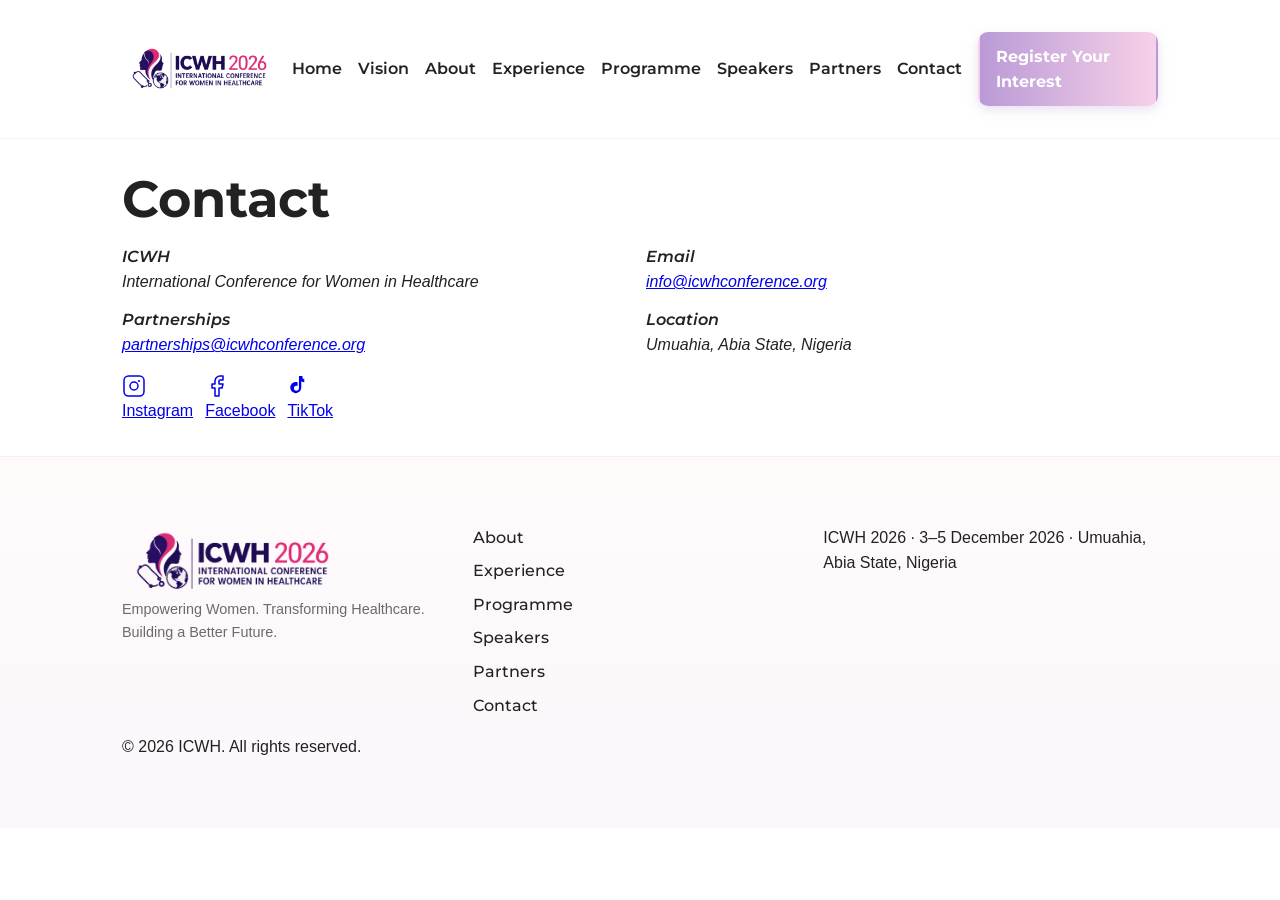
==== commit 5c30d173: "Add SVG social media icons with updated styling" ====
--- a/index.html
+++ b/index.html
@@ -51,50 +51,89 @@
   </header>
 
   <main>
-    <!-- HERO -->
-    <section id="home" class="hero" aria-labelledby="hero-heading">
-      <div class="container hero-grid">
-        <div class="hero-text">
-          <p class="eyebrow">ICWH 2026 · FIRST EDITION</p>
-          <h1 id="hero-heading">International Conference for Women in Healthcare</h1>
-
-          <p class="theme-quote">"Rising Amazons in Healthcare: Equipping the Next Generation of Icons."</p>
-
-          <div class="hero-meta" aria-hidden="false">
-            <span class="date">3–5 December 2026</span>
-            <span class="sep">·</span>
-            <span class="location">Umuahia, Abia State, Nigeria</span>
-          </div>
-
-          <p class="lead">ICWH is an annual international platform that brings together women across healthcare to learn, lead, connect and shape the future through mentorship, leadership developm[...]
-
-          <div class="hero-ctas">
-            <a class="btn primary large" href="mailto:info@icwhconference.org">Register Your Interest</a>
-            <a class="btn secondary" href="#about">Discover ICWH</a>
-          </div>
+    <!-- CONTACT -->
+    <section id="contact" class="section container">
+      <h2 class="section-title">Contact</h2>
+      <address class="contact-grid">
+        <div>
+          <strong>ICWH</strong>
+          <div>International Conference for Women in Healthcare</div>
         </div>
 
-        <div class="hero-visual" aria-hidden="true">
-          <div class="visual-card">
-            <svg class="hero-deco" width="640" height="420" viewBox="0 0 640 420" fill="none" xmlns="http://www.w3.org/2000/svg" aria-hidden="true">
-              <defs>
-                <linearGradient id="g1" x1="0" x2="1">
-                  <stop offset="0" stop-color="#F7D1E8"/>
-                  <stop offset="1" stop-color="#B99AD6"/>
-                </linearGradient>
-              </defs>
-              <rect x="0" y="0" width="640" height="420" rx="18" fill="url(#g1)" />
-            </svg>
-            <img src="/assets/images/hero-placeholder.svg" alt="Decorative conference visual" />
+        <div>
+          <strong>Email</strong>
+          <div><a href="mailto:info@icwhconference.org">info@icwhconference.org</a></div>
+        </div>
+
+        <div>
+          <strong>Partnerships</strong>
+          <div><a href="mailto:partnerships@icwhconference.org">partnerships@icwhconference.org</a></div>
+        </div>
+
+        <div>
+          <strong>Location</strong>
+          <div>Umuahia, Abia State, Nigeria</div>
+        </div>
+      </address>
+
+      <div class="socials">
+        <a href="https://www.instagram.com/icwhconference/" target="_blank" rel="noopener noreferrer" class="social-link instagram" aria-label="ICWH on Instagram">
+          <svg width="24" height="24" viewBox="0 0 24 24" fill="none" xmlns="http://www.w3.org/2000/svg" aria-hidden="true">
+            <rect x="2" y="2" width="20" height="20" rx="4.5" stroke="currentColor" stroke-width="1.5"/>
+            <circle cx="12" cy="12" r="4" stroke="currentColor" stroke-width="1.5"/>
+            <circle cx="17" cy="7" r="1" fill="currentColor"/>
+          </svg>
+          <span>Instagram</span>
+        </a>
+        <a href="https://www.facebook.com/share/18quudMGqV/" target="_blank" rel="noopener noreferrer" class="social-link facebook" aria-label="ICWH on Facebook">
+          <svg width="24" height="24" viewBox="0 0 24 24" fill="none" xmlns="http://www.w3.org/2000/svg" aria-hidden="true">
+            <path d="M18 2H15C13.6739 2 12.4021 2.52678 11.4645 3.46447C10.5268 4.40215 10 5.67392 10 7V10H7V14H10V22H14V14H17L18 10H14V7C14 6.73478 14.1054 6.48043 14.2929 6.29289C14.4804 6.10536 14.7348 6 15 6H18V2Z" stroke="currentColor" stroke-width="1.5" stroke-linecap="round" stroke-linejoin="round"/>
+          </svg>
+          <span>Facebook</span>
+        </a>
+        <a href="https://www.tiktok.com/@iwch2026" target="_blank" rel="noopener noreferrer" class="social-link tiktok" aria-label="ICWH on TikTok">
+          <svg width="24" height="24" viewBox="0 0 24 24" fill="none" xmlns="http://www.w3.org/2000/svg" aria-hidden="true">
+            <path d="M16.6915026,5.4744748 C15.8537899,4.80119791 15.4231848,3.74074605 15.4231848,2.58328845 L15.4231848,2 L11.9563618,2 L11.9563618,14.2251176 C11.9563618,15.6210469 10.8155381,16.7632968 9.42010369,16.7632968 C8.02467434,16.7632968 6.88409819,15.6210469 6.88409819,14.2251176 C6.88409819,12.8291883 8.02467434,11.6869384 9.42010369,11.6869384 C9.85138313,11.6869384 10.2593056,11.7928178 10.6159332,11.9941263 L10.6159332,8.34922393 C10.0308157,8.17926244 9.41874744,8.08725624 8.77969904,8.08725624 C5.75357616,8.08725624 3.27196793,10.5746849 3.27196793,13.6086619 C3.27196793,16.6426389 5.75357616,19.1300676 8.77969904,19.1300676 C11.8058219,19.1300676 14.287891,16.6726973 14.287891,13.5886206 L14.287891,7.14848819 C15.1141993,7.81850802 16.1658915,8.1963625 17.2704852,8.1963625 L17.2704852,4.72274161 C17.0157834,4.72274161 16.762181,4.66822983 16.6915026,4.72274161" fill="currentColor"/>
+          </svg>
+          <span>TikTok</span>
+        </a>
+      </div>
+    </section>
+  </main>
+
+  <footer class="site-footer">
+    <div class="container footer-grid">
+      <div class="footer-brand">
+        <img
+          class="icwh-logo footer-logo"
+          src="/assets/images/ICWH Logo.png"
+          alt="ICWH 2026 — International Conference for Women in Healthcare"
+        />
+        <div>
+          <div class="tagline">
+            Empowering Women. Transforming Healthcare. Building a Better Future.
           </div>
         </div>
       </div>
-    </section>
 
-    <!-- VISION -->
-    <section id="vision" class="section vision">
-      <div class="container">
-        <div class="vision-grid">
-          <div class="vision-body">
-            <h2 class="section-title">ICWH — A Vision for the Future</h2>
-            <p class="lead">ICWH exists to elevate women in healthcare: to create mentorship pathways, strengthen leadership, foster interprofessional collaboration, and drive advocacy that leads[...]
+      <nav class="footer-nav" aria-label="Footer">
+        <a href="/#about">About</a>
+        <a href="/#experience">Experience</a>
+        <a href="/#programme">Programme</a>
+        <a href="/#speakers">Speakers</a>
+        <a href="/#partners">Partners</a>
+        <a href="/#contact">Contact</a>
+      </nav>
+
+      <div class="edition-note">
+        ICWH 2026 · 3–5 December 2026 · Umuahia, Abia State, Nigeria
+      </div>
+
+      <div class="copyright">
+        © 2026 ICWH. All rights reserved.
+      </div>
+    </div>
+  </footer>
+  <script src="/script.js"></script>
+</body>
+</html>
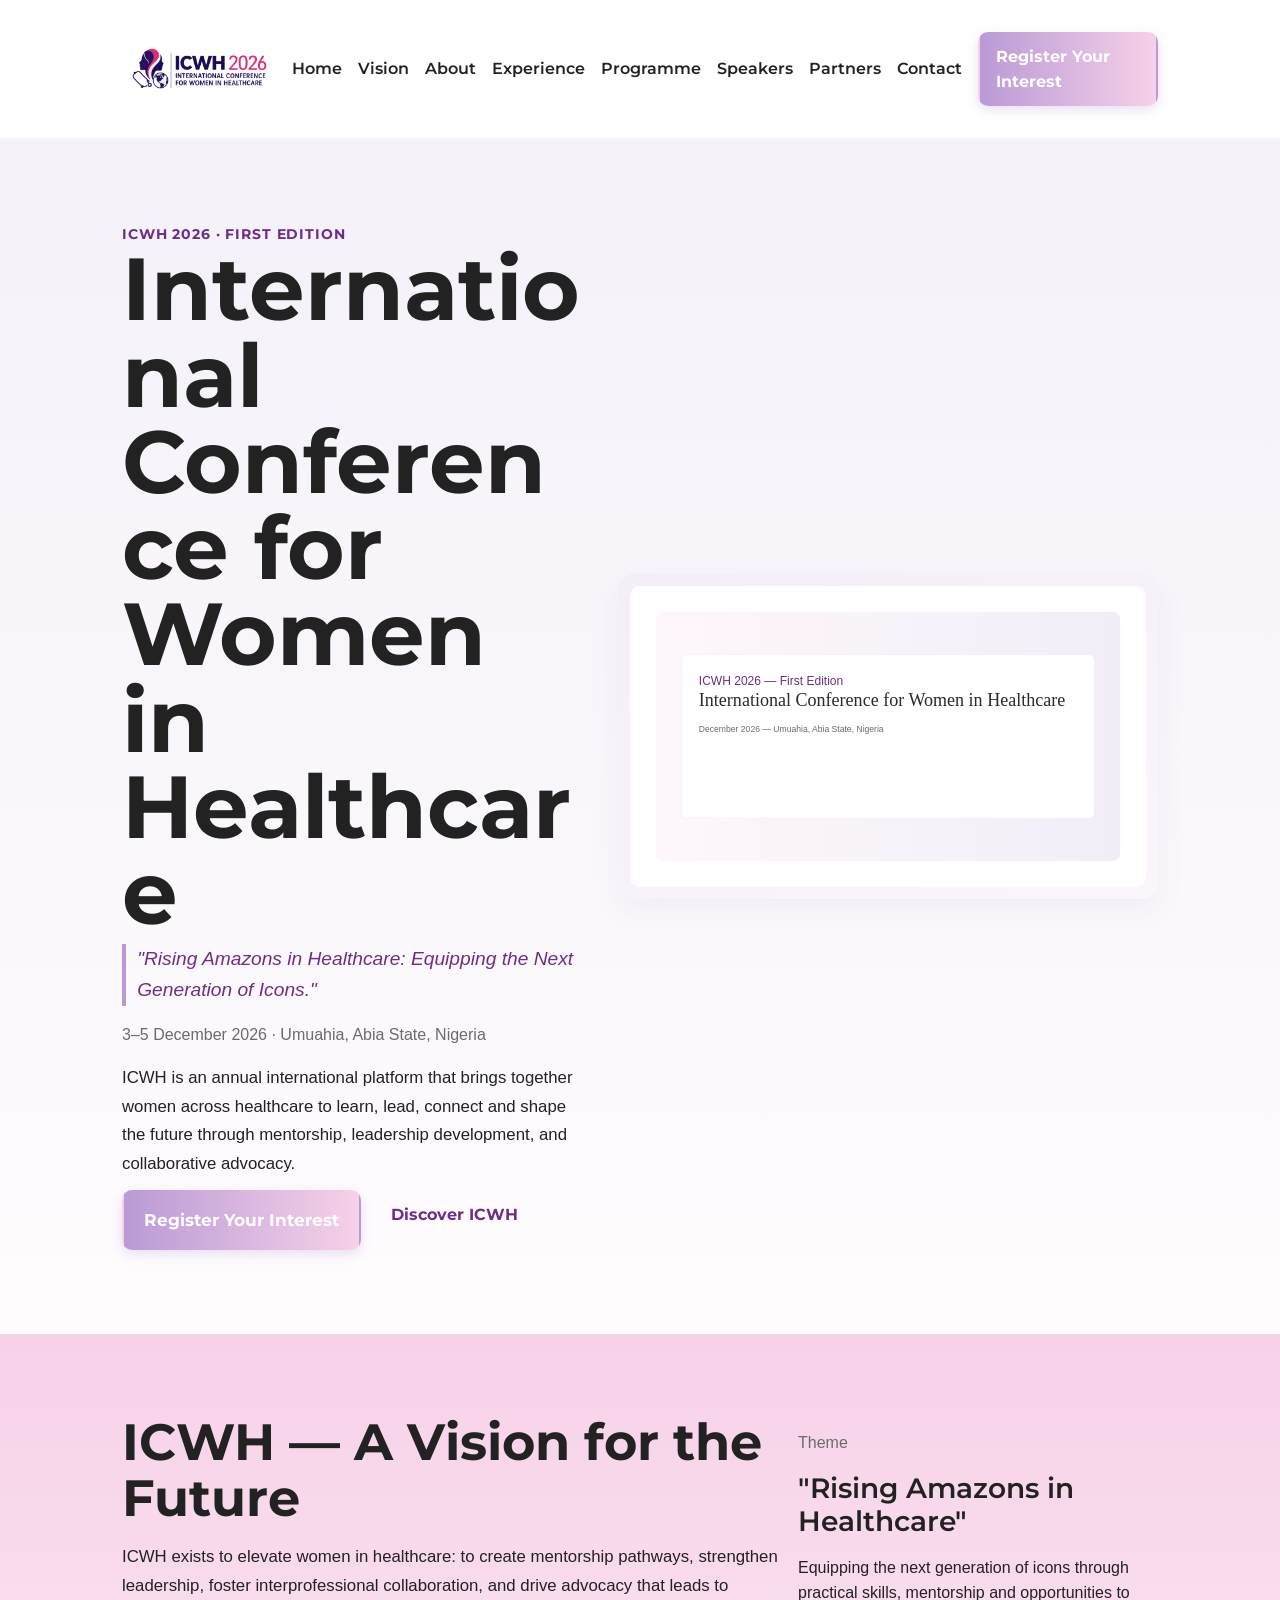
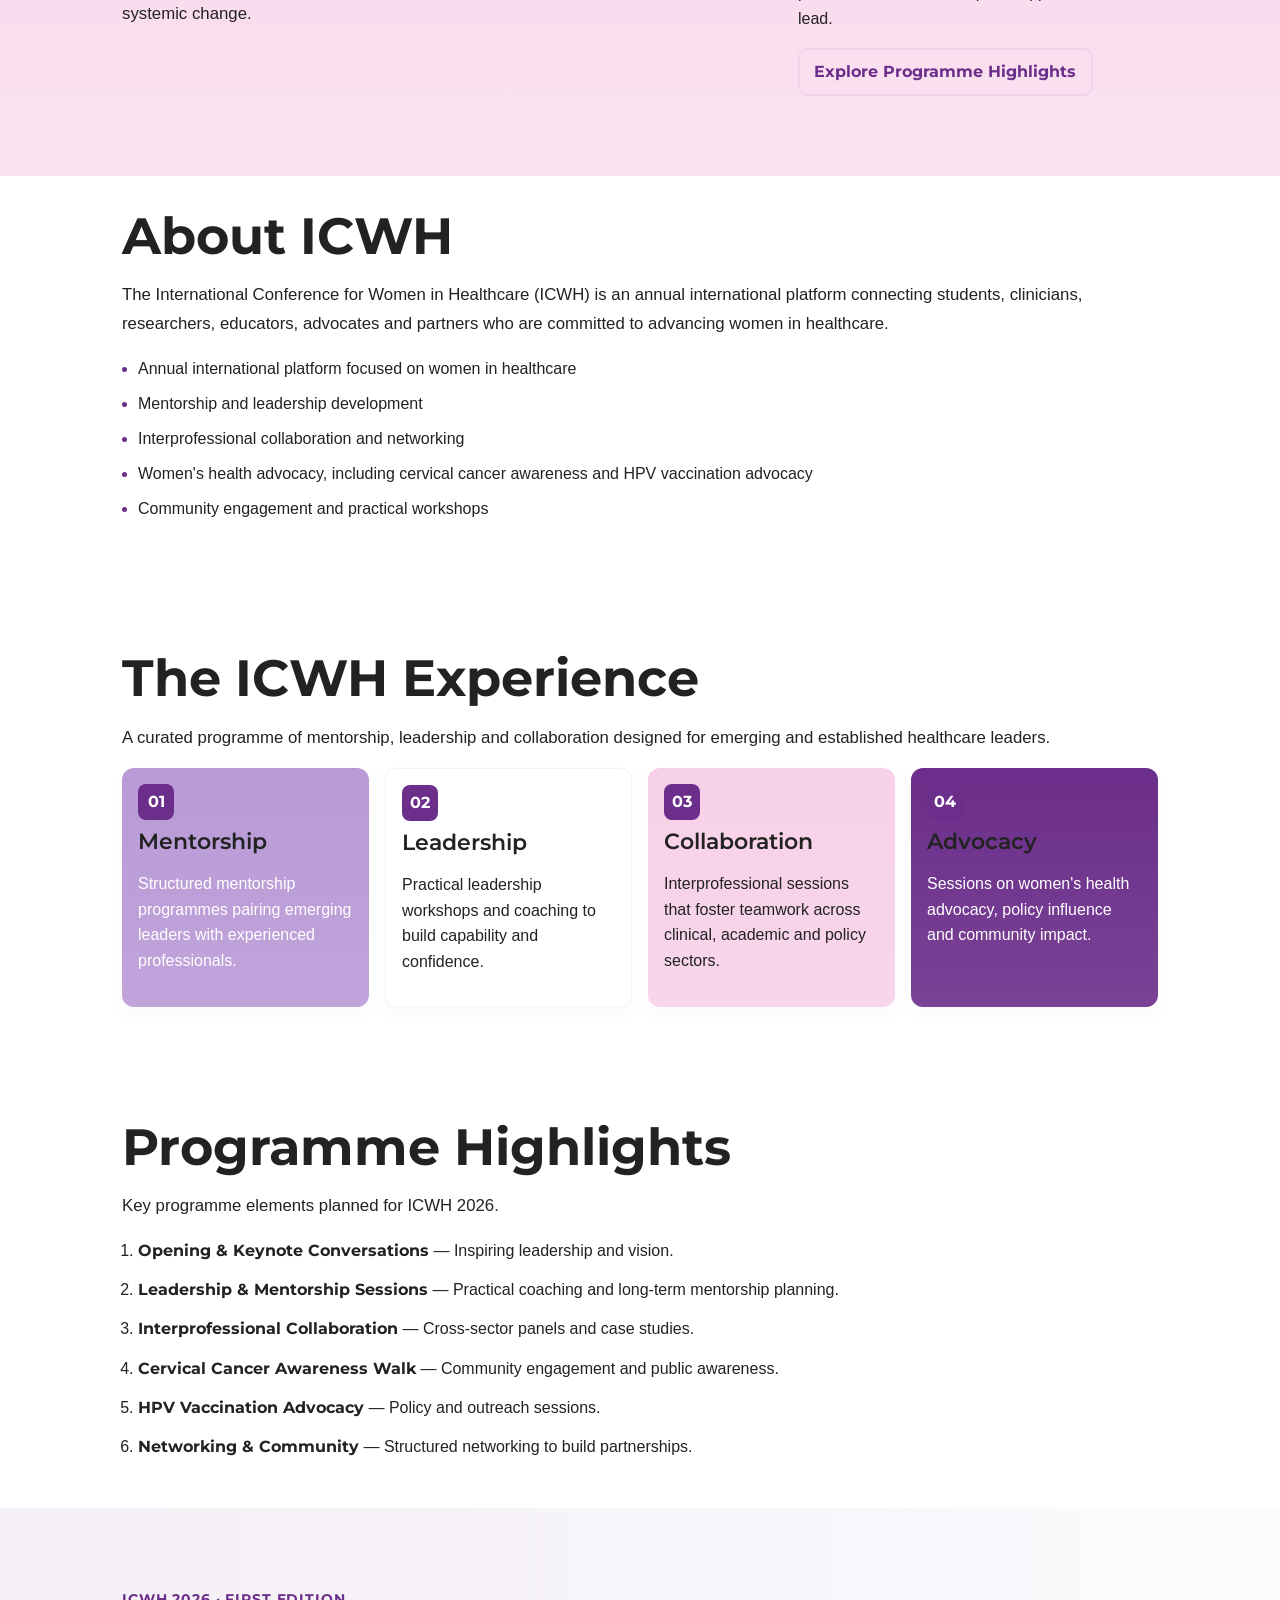
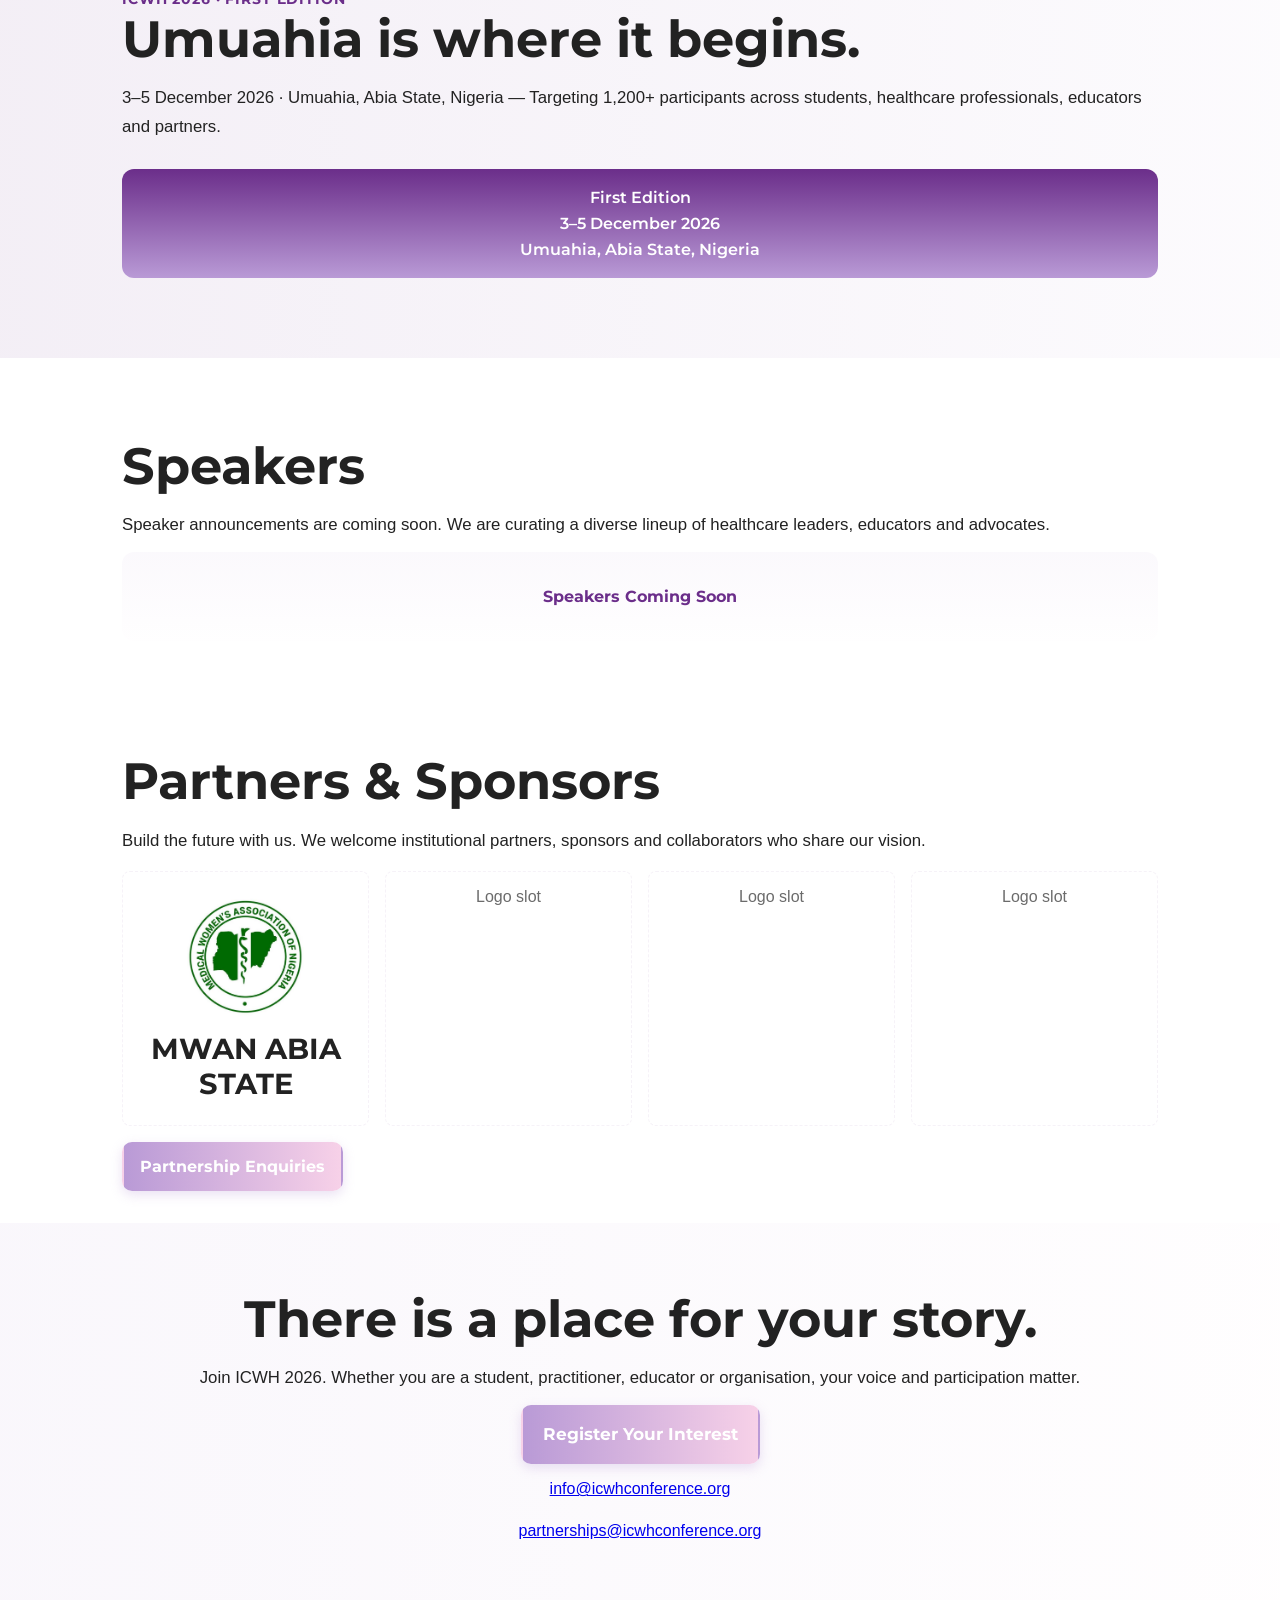
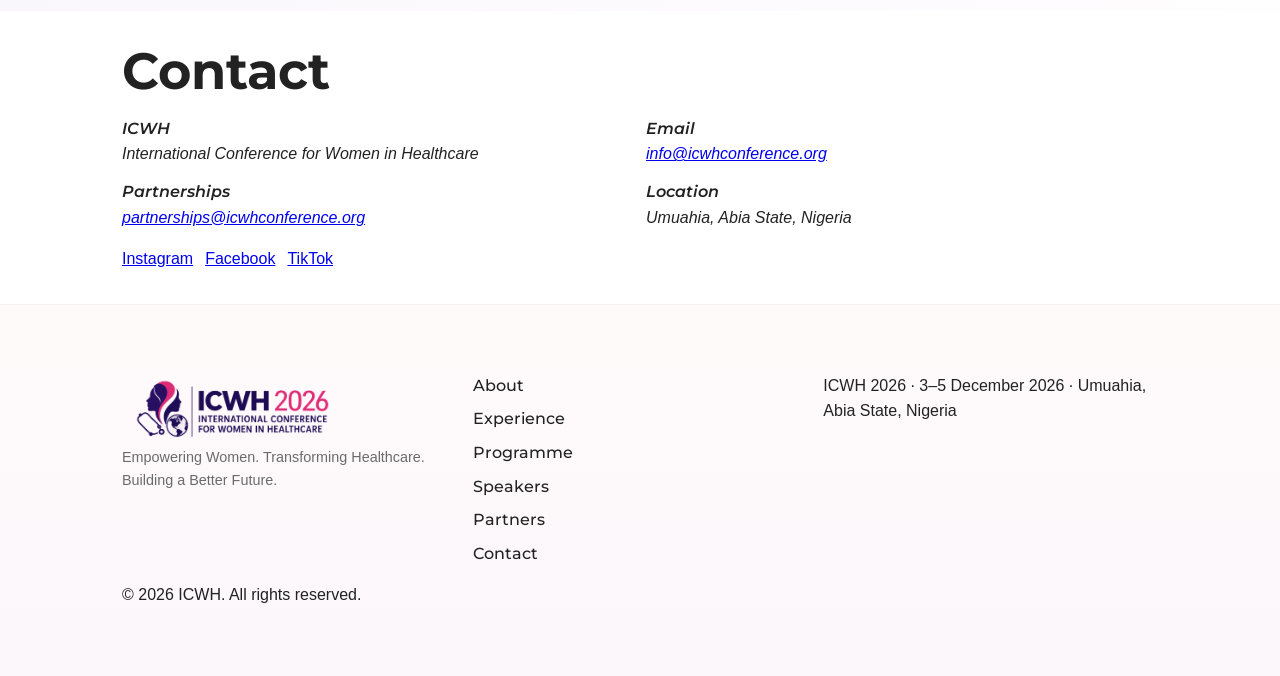
==== commit a6b0d61f: "Restore full index.html with all sections - fix broken mobile layout" ====
--- a/index.html
+++ b/index.html
@@ -3,7 +3,7 @@
 <head>
   <meta charset="utf-8" />
   <title>ICWH — International Conference for Women in Healthcare</title>
- <meta name="description" content="International Conference for Women in Healthcare — ICWH 2026: Rising Amazons in Healthcare. 3–5 December 2026 · Umuahia, Abia State, Nigeria. Registration an[...]
+  <meta name="description" content="International Conference for Women in Healthcare — ICWH 2026: Rising Amazons in Healthcare. 3–5 December 2026 · Umuahia, Abia State, Nigeria. Registration and more." />
   <meta name="viewport" content="width=device-width,initial-scale=1" />
   <meta name="theme-color" content="#B99AD6" />
 
@@ -22,12 +22,12 @@
   <header class="site-header">
     <nav class="nav container" aria-label="Main navigation">
       <a class="brand" href="/" aria-label="ICWH home">
-  <img
-    class="icwh-logo"
-    src="/assets/images/ICWH Logo.png"
-    alt="ICWH 2026 — International Conference for Women in Healthcare"
-  />
-</a>
+        <img
+          class="icwh-logo"
+          src="/assets/images/ICWH Logo.png"
+          alt="ICWH 2026 — International Conference for Women in Healthcare"
+        />
+      </a>
 
       <button class="nav-toggle" aria-controls="primary-navigation" aria-expanded="false" aria-label="Open menu">
         <span class="hamburger" aria-hidden="true"></span>
@@ -51,6 +51,197 @@
   </header>
 
   <main>
+    <!-- HERO -->
+    <section id="home" class="hero" aria-labelledby="hero-heading">
+      <div class="container hero-grid">
+        <div class="hero-text">
+          <p class="eyebrow">ICWH 2026 · FIRST EDITION</p>
+          <h1 id="hero-heading">International Conference for Women in Healthcare</h1>
+
+          <p class="theme-quote">"Rising Amazons in Healthcare: Equipping the Next Generation of Icons."</p>
+
+          <div class="hero-meta" aria-hidden="false">
+            <span class="date">3–5 December 2026</span>
+            <span class="sep">·</span>
+            <span class="location">Umuahia, Abia State, Nigeria</span>
+          </div>
+
+          <p class="lead">ICWH is an annual international platform that brings together women across healthcare to learn, lead, connect and shape the future through mentorship, leadership development, and collaborative advocacy.</p>
+
+          <div class="hero-ctas">
+            <a class="btn primary large" href="mailto:info@icwhconference.org">Register Your Interest</a>
+            <a class="btn secondary" href="#about">Discover ICWH</a>
+          </div>
+        </div>
+
+        <div class="hero-visual" aria-hidden="true">
+          <div class="visual-card">
+            <svg class="hero-deco" width="640" height="420" viewBox="0 0 640 420" fill="none" xmlns="http://www.w3.org/2000/svg" aria-hidden="true">
+              <defs>
+                <linearGradient id="g1" x1="0" x2="1">
+                  <stop offset="0" stop-color="#F7D1E8"/>
+                  <stop offset="1" stop-color="#B99AD6"/>
+                </linearGradient>
+              </defs>
+              <rect x="0" y="0" width="640" height="420" rx="18" fill="url(#g1)" />
+            </svg>
+            <img src="/assets/images/hero-placeholder.svg" alt="Decorative conference visual" />
+          </div>
+        </div>
+      </div>
+    </section>
+
+    <!-- VISION -->
+    <section id="vision" class="section vision">
+      <div class="container">
+        <div class="vision-grid">
+          <div class="vision-body">
+            <h2 class="section-title">ICWH — A Vision for the Future</h2>
+            <p class="lead">ICWH exists to elevate women in healthcare: to create mentorship pathways, strengthen leadership, foster interprofessional collaboration, and drive advocacy that leads to systemic change.</p>
+          </div>
+
+          <div class="vision-cta">
+            <p class="muted">Theme</p>
+            <h3>"Rising Amazons in Healthcare"</h3>
+            <p>Equipping the next generation of icons through practical skills, mentorship and opportunities to lead.</p>
+            <a class="btn ghost" href="#programme">Explore Programme Highlights</a>
+          </div>
+        </div>
+      </div>
+    </section>
+
+    <!-- ABOUT -->
+    <section id="about" class="section container">
+      <h2 class="section-title">About ICWH</h2>
+      <p class="lead">The International Conference for Women in Healthcare (ICWH) is an annual international platform connecting students, clinicians, researchers, educators, advocates and partners who are committed to advancing women in healthcare.</p>
+
+      <ul class="about-list">
+        <li>Annual international platform focused on women in healthcare</li>
+        <li>Mentorship and leadership development</li>
+        <li>Interprofessional collaboration and networking</li>
+        <li>Women's health advocacy, including cervical cancer awareness and HPV vaccination advocacy</li>
+        <li>Community engagement and practical workshops</li>
+      </ul>
+    </section>
+
+    <!-- EXPERIENCE CARDS -->
+    <section id="experience" class="section pale">
+      <div class="container">
+        <h2 class="section-title">The ICWH Experience</h2>
+        <p class="lead">A curated programme of mentorship, leadership and collaboration designed for emerging and established healthcare leaders.</p>
+
+        <div class="experience-cards">
+          <article class="feature card lilac">
+            <div class="card-index">01</div>
+            <h3>Mentorship</h3>
+            <p>Structured mentorship programmes pairing emerging leaders with experienced professionals.</p>
+          </article>
+
+          <article class="feature card white">
+            <div class="card-index">02</div>
+            <h3>Leadership</h3>
+            <p>Practical leadership workshops and coaching to build capability and confidence.</p>
+          </article>
+
+          <article class="feature card pink">
+            <div class="card-index">03</div>
+            <h3>Collaboration</h3>
+            <p>Interprofessional sessions that foster teamwork across clinical, academic and policy sectors.</p>
+          </article>
+
+          <article class="feature card purple">
+            <div class="card-index">04</div>
+            <h3>Advocacy</h3>
+            <p>Sessions on women's health advocacy, policy influence and community impact.</p>
+          </article>
+        </div>
+      </div>
+    </section>
+
+    <!-- PROGRAMME HIGHLIGHTS -->
+    <section id="programme" class="section container">
+      <h2 class="section-title">Programme Highlights</h2>
+      <p class="lead">Key programme elements planned for ICWH 2026.</p>
+
+      <ol class="programme-list">
+        <li><strong>Opening & Keynote Conversations</strong> — Inspiring leadership and vision.</li>
+        <li><strong>Leadership & Mentorship Sessions</strong> — Practical coaching and long-term mentorship planning.</li>
+        <li><strong>Interprofessional Collaboration</strong> — Cross-sector panels and case studies.</li>
+        <li><strong>Cervical Cancer Awareness Walk</strong> — Community engagement and public awareness.</li>
+        <li><strong>HPV Vaccination Advocacy</strong> — Policy and outreach sessions.</li>
+        <li><strong>Networking & Community</strong> — Structured networking to build partnerships.</li>
+      </ol>
+    </section>
+
+    <!-- FEATURED EDITION -->
+    <section id="edition" class="section edition">
+      <div class="container edition-grid">
+        <div class="edition-body">
+          <p class="eyebrow">ICWH 2026 · FIRST EDITION</p>
+          <h2>Umuahia is where it begins.</h2>
+          <p class="lead">
+            3–5 December 2026 · Umuahia, Abia State, Nigeria — Targeting 1,200+ participants across students, healthcare professionals, educators and partners.
+          </p>
+        </div>
+
+        <div class="edition-visual" aria-hidden="true">
+          <div class="edition-card">
+            <div class="tag">First Edition</div>
+            <div class="meta">3–5 December 2026</div>
+            <div class="meta">Umuahia, Abia State, Nigeria</div>
+          </div>
+        </div>
+      </div>
+    </section>
+
+    <!-- SPEAKERS -->
+    <section id="speakers" class="section pale">
+      <div class="container">
+        <h2 class="section-title">Speakers</h2>
+        <p class="lead">Speaker announcements are coming soon. We are curating a diverse lineup of healthcare leaders, educators and advocates.</p>
+
+        <div class="speakers-coming">
+          <div class="speaker-placeholder">Speakers Coming Soon</div>
+        </div>
+      </div>
+    </section>
+
+    <!-- PARTNERS -->
+    <section id="partners" class="section container">
+      <h2 class="section-title">Partners & Sponsors</h2>
+      <p class="lead">Build the future with us. We welcome institutional partners, sponsors and collaborators who share our vision.</p>
+
+      <div class="partners-grid" aria-hidden="false">
+        <div class="partner-slot">
+          <a href="https://www.mwan.org/abia/" target="_blank" rel="noopener noreferrer" class="partner-logo">
+            <img src="/assets/images/MWAN Logo.jpg" alt="MWAN Abia State logo" />
+          </a>
+          <p class="partner-name">MWAN Abia State</p>
+        </div>
+        <div class="logo-slot">Logo slot</div>
+        <div class="logo-slot">Logo slot</div>
+        <div class="logo-slot">Logo slot</div>
+      </div>
+
+      <div class="partner-cta">
+        <a class="btn primary" href="mailto:partnerships@icwhconference.org">Partnership Enquiries</a>
+      </div>
+    </section>
+
+    <!-- REGISTRATION CTA -->
+    <section id="register" class="section registration">
+      <div class="container registration-inner">
+        <h2 class="section-title">There is a place for your story.</h2>
+        <p class="lead">Join ICWH 2026. Whether you are a student, practitioner, educator or organisation, your voice and participation matter.</p>
+        <a class="btn primary large" href="mailto:info@icwhconference.org?subject=ICWH%202026%20Registration%20Interest">Register Your Interest</a>
+
+        <div class="contacts">
+          <a href="mailto:info@icwhconference.org">info@icwhconference.org</a>
+          <a href="mailto:partnerships@icwhconference.org">partnerships@icwhconference.org</a>
+        </div>
+      </div>
+    </section>
+
     <!-- CONTACT -->
     <section id="contact" class="section container">
       <h2 class="section-title">Contact</h2>
@@ -77,26 +268,9 @@
       </address>
 
       <div class="socials">
-        <a href="https://www.instagram.com/icwhconference/" target="_blank" rel="noopener noreferrer" class="social-link instagram" aria-label="ICWH on Instagram">
-          <svg width="24" height="24" viewBox="0 0 24 24" fill="none" xmlns="http://www.w3.org/2000/svg" aria-hidden="true">
-            <rect x="2" y="2" width="20" height="20" rx="4.5" stroke="currentColor" stroke-width="1.5"/>
-            <circle cx="12" cy="12" r="4" stroke="currentColor" stroke-width="1.5"/>
-            <circle cx="17" cy="7" r="1" fill="currentColor"/>
-          </svg>
-          <span>Instagram</span>
-        </a>
-        <a href="https://www.facebook.com/share/18quudMGqV/" target="_blank" rel="noopener noreferrer" class="social-link facebook" aria-label="ICWH on Facebook">
-          <svg width="24" height="24" viewBox="0 0 24 24" fill="none" xmlns="http://www.w3.org/2000/svg" aria-hidden="true">
-            <path d="M18 2H15C13.6739 2 12.4021 2.52678 11.4645 3.46447C10.5268 4.40215 10 5.67392 10 7V10H7V14H10V22H14V14H17L18 10H14V7C14 6.73478 14.1054 6.48043 14.2929 6.29289C14.4804 6.10536 14.7348 6 15 6H18V2Z" stroke="currentColor" stroke-width="1.5" stroke-linecap="round" stroke-linejoin="round"/>
-          </svg>
-          <span>Facebook</span>
-        </a>
-        <a href="https://www.tiktok.com/@iwch2026" target="_blank" rel="noopener noreferrer" class="social-link tiktok" aria-label="ICWH on TikTok">
-          <svg width="24" height="24" viewBox="0 0 24 24" fill="none" xmlns="http://www.w3.org/2000/svg" aria-hidden="true">
-            <path d="M16.6915026,5.4744748 C15.8537899,4.80119791 15.4231848,3.74074605 15.4231848,2.58328845 L15.4231848,2 L11.9563618,2 L11.9563618,14.2251176 C11.9563618,15.6210469 10.8155381,16.7632968 9.42010369,16.7632968 C8.02467434,16.7632968 6.88409819,15.6210469 6.88409819,14.2251176 C6.88409819,12.8291883 8.02467434,11.6869384 9.42010369,11.6869384 C9.85138313,11.6869384 10.2593056,11.7928178 10.6159332,11.9941263 L10.6159332,8.34922393 C10.0308157,8.17926244 9.41874744,8.08725624 8.77969904,8.08725624 C5.75357616,8.08725624 3.27196793,10.5746849 3.27196793,13.6086619 C3.27196793,16.6426389 5.75357616,19.1300676 8.77969904,19.1300676 C11.8058219,19.1300676 14.287891,16.6726973 14.287891,13.5886206 L14.287891,7.14848819 C15.1141993,7.81850802 16.1658915,8.1963625 17.2704852,8.1963625 L17.2704852,4.72274161 C17.0157834,4.72274161 16.762181,4.66822983 16.6915026,4.72274161" fill="currentColor"/>
-          </svg>
-          <span>TikTok</span>
-        </a>
+        <a href="https://www.instagram.com/icwhconference/" target="_blank" rel="noopener noreferrer" aria-label="ICWH on Instagram">Instagram</a>
+        <a href="https://www.facebook.com/share/18quudMGqV/" target="_blank" rel="noopener noreferrer" aria-label="ICWH on Facebook">Facebook</a>
+        <a href="https://www.tiktok.com/@iwch2026" target="_blank" rel="noopener noreferrer" aria-label="ICWH on TikTok">TikTok</a>
       </div>
     </section>
   </main>
@@ -134,6 +308,7 @@
       </div>
     </div>
   </footer>
+
   <script src="/script.js"></script>
 </body>
 </html>
